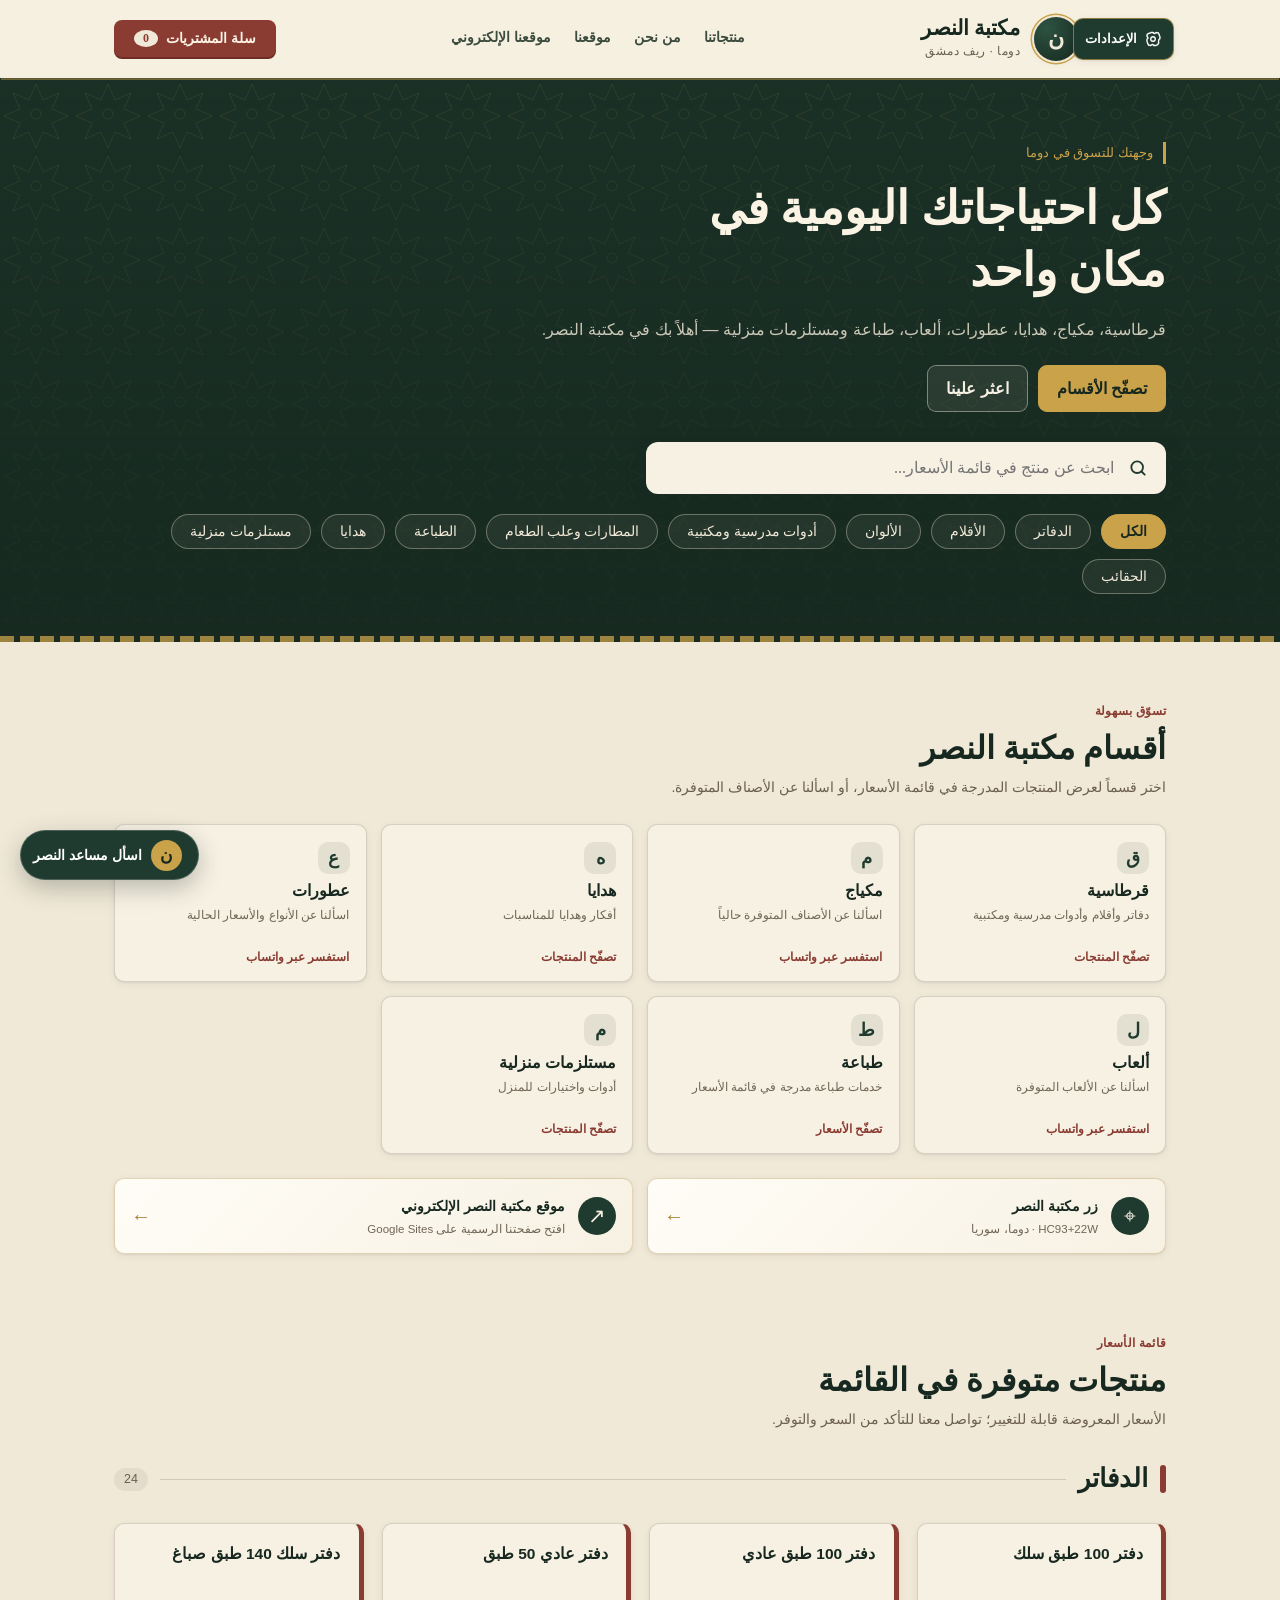
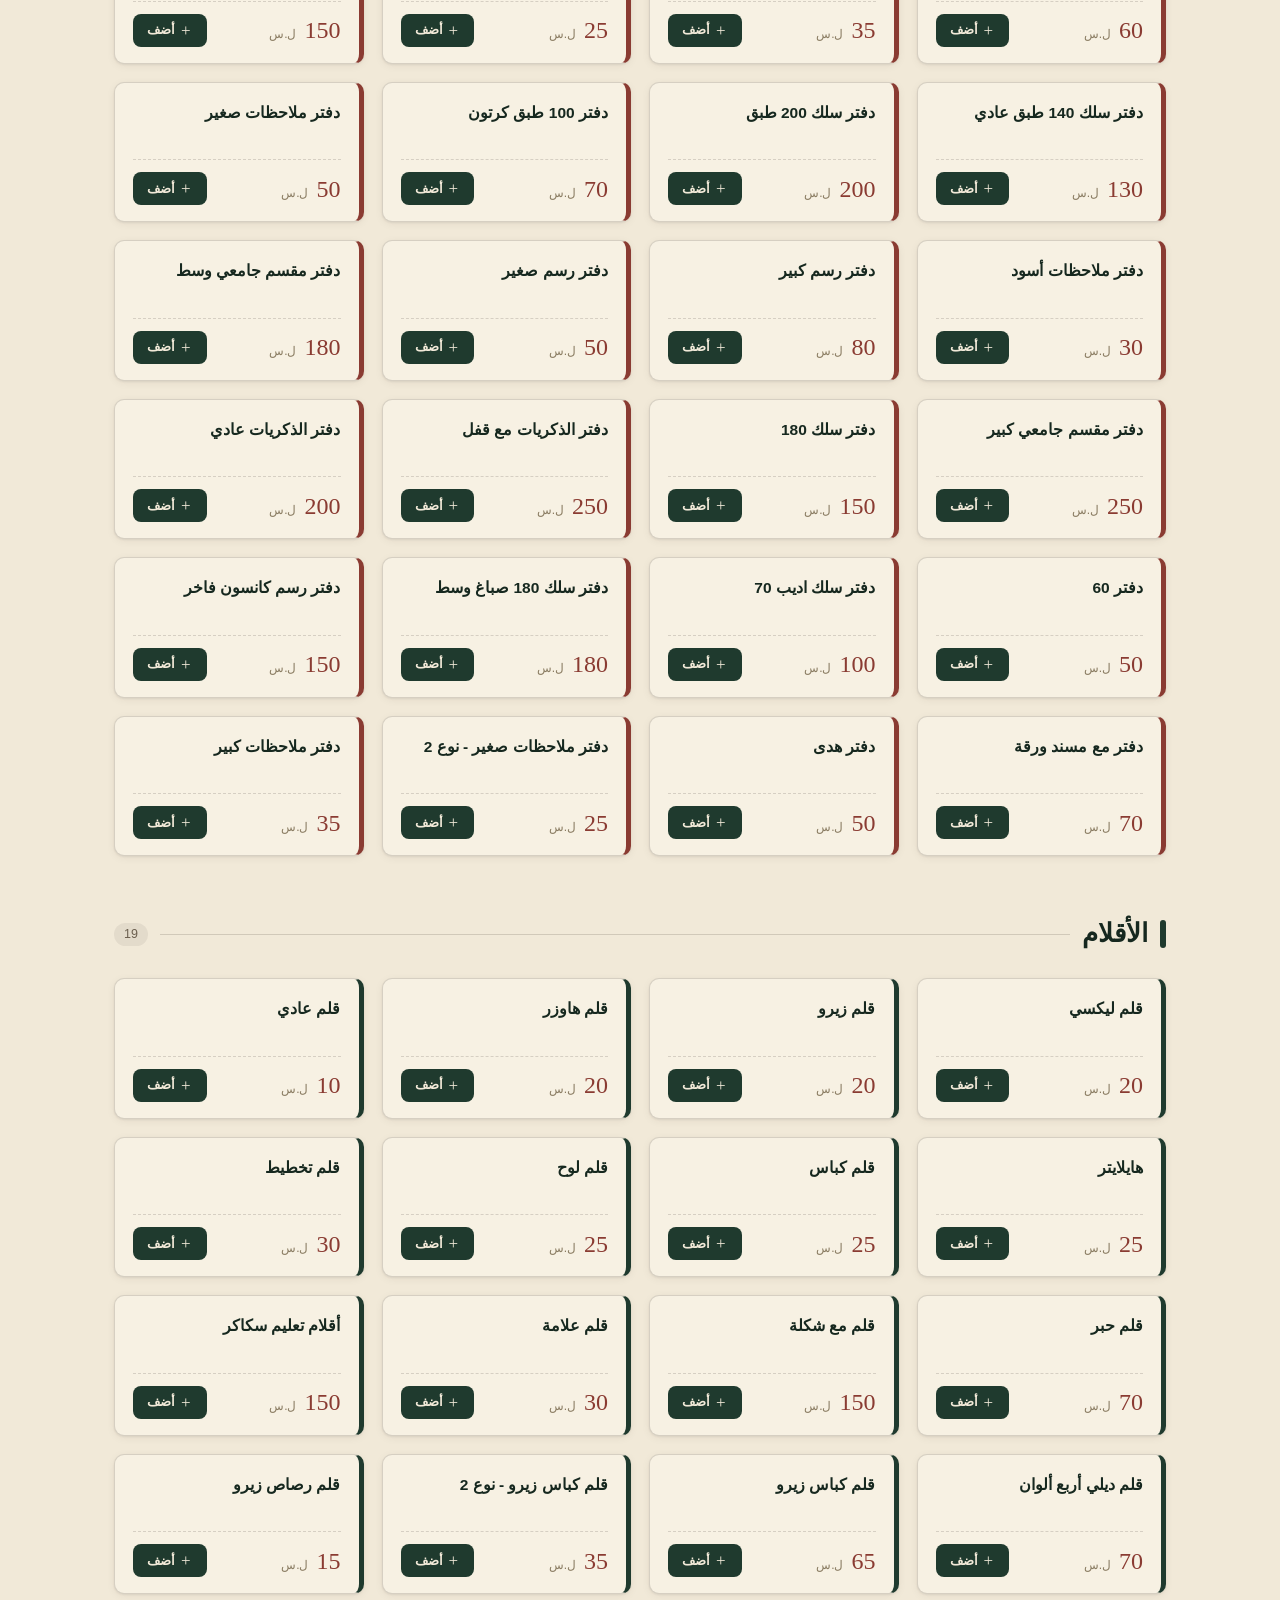
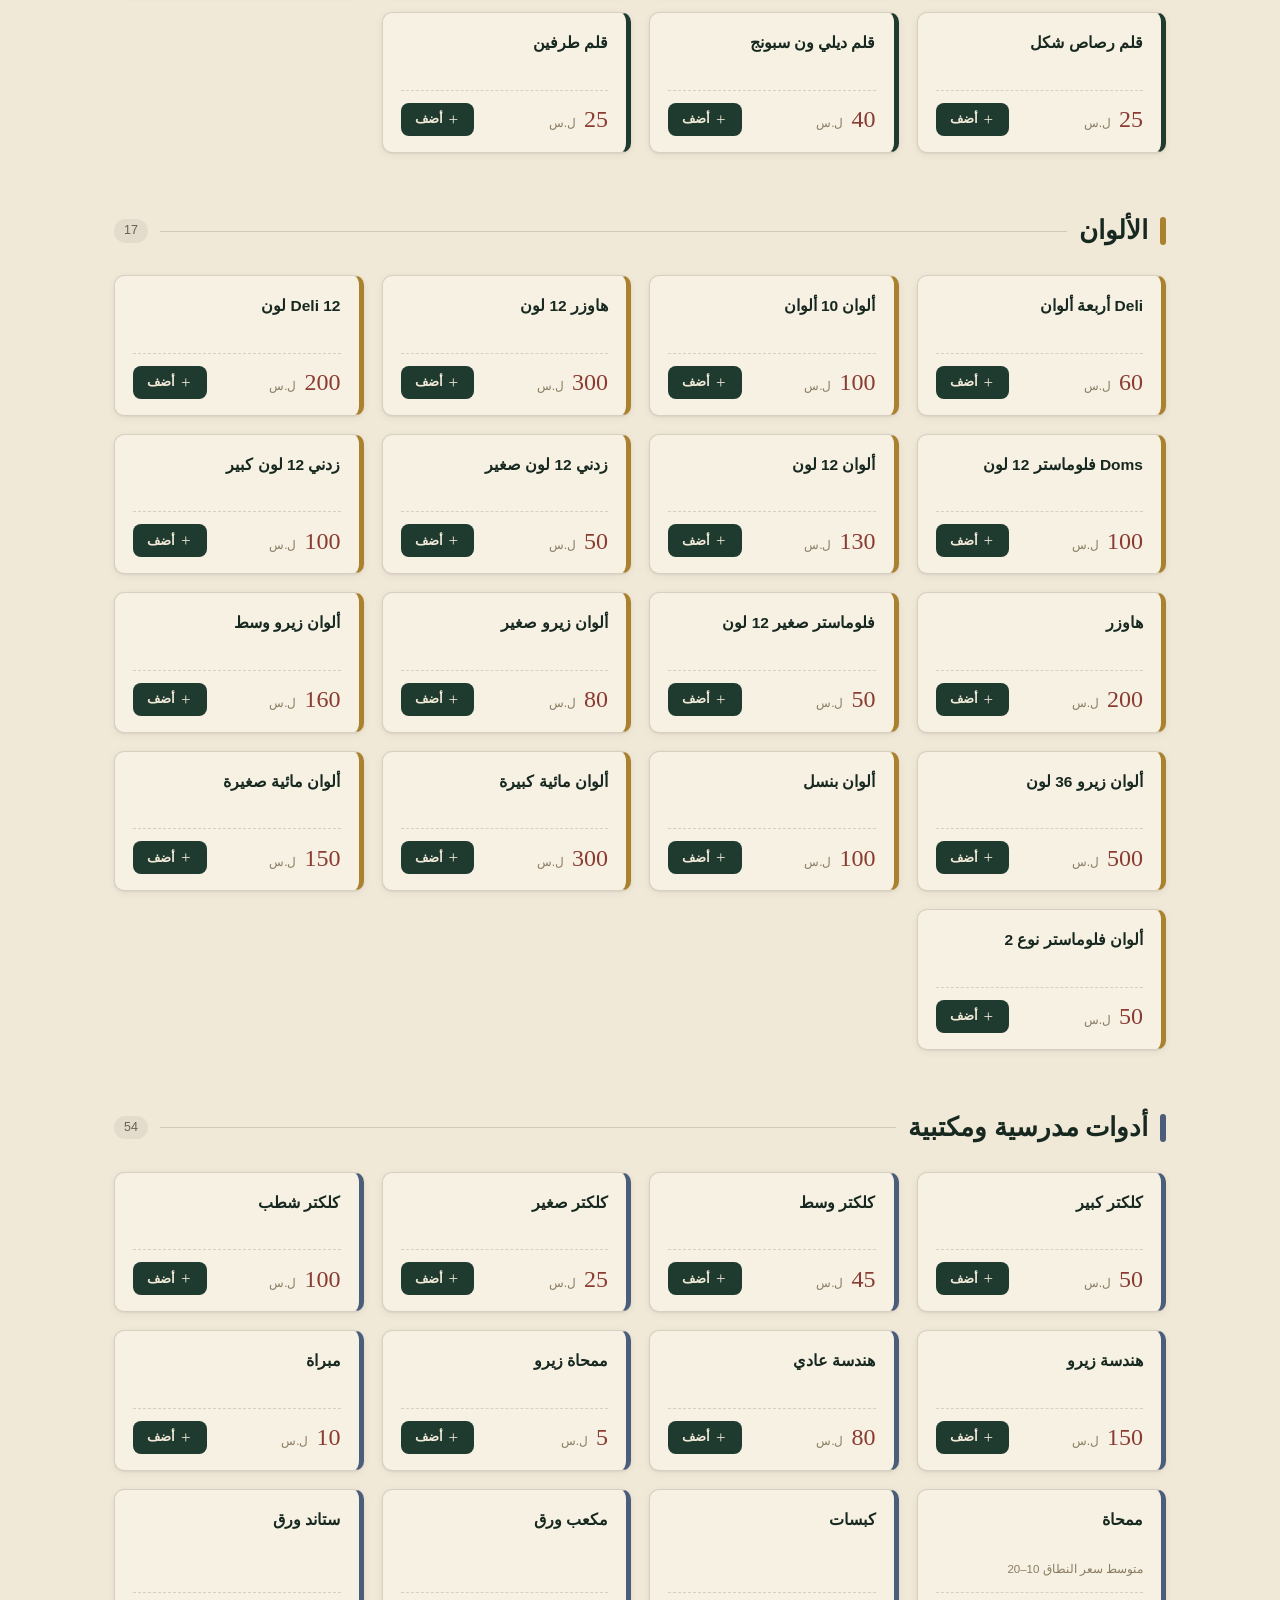
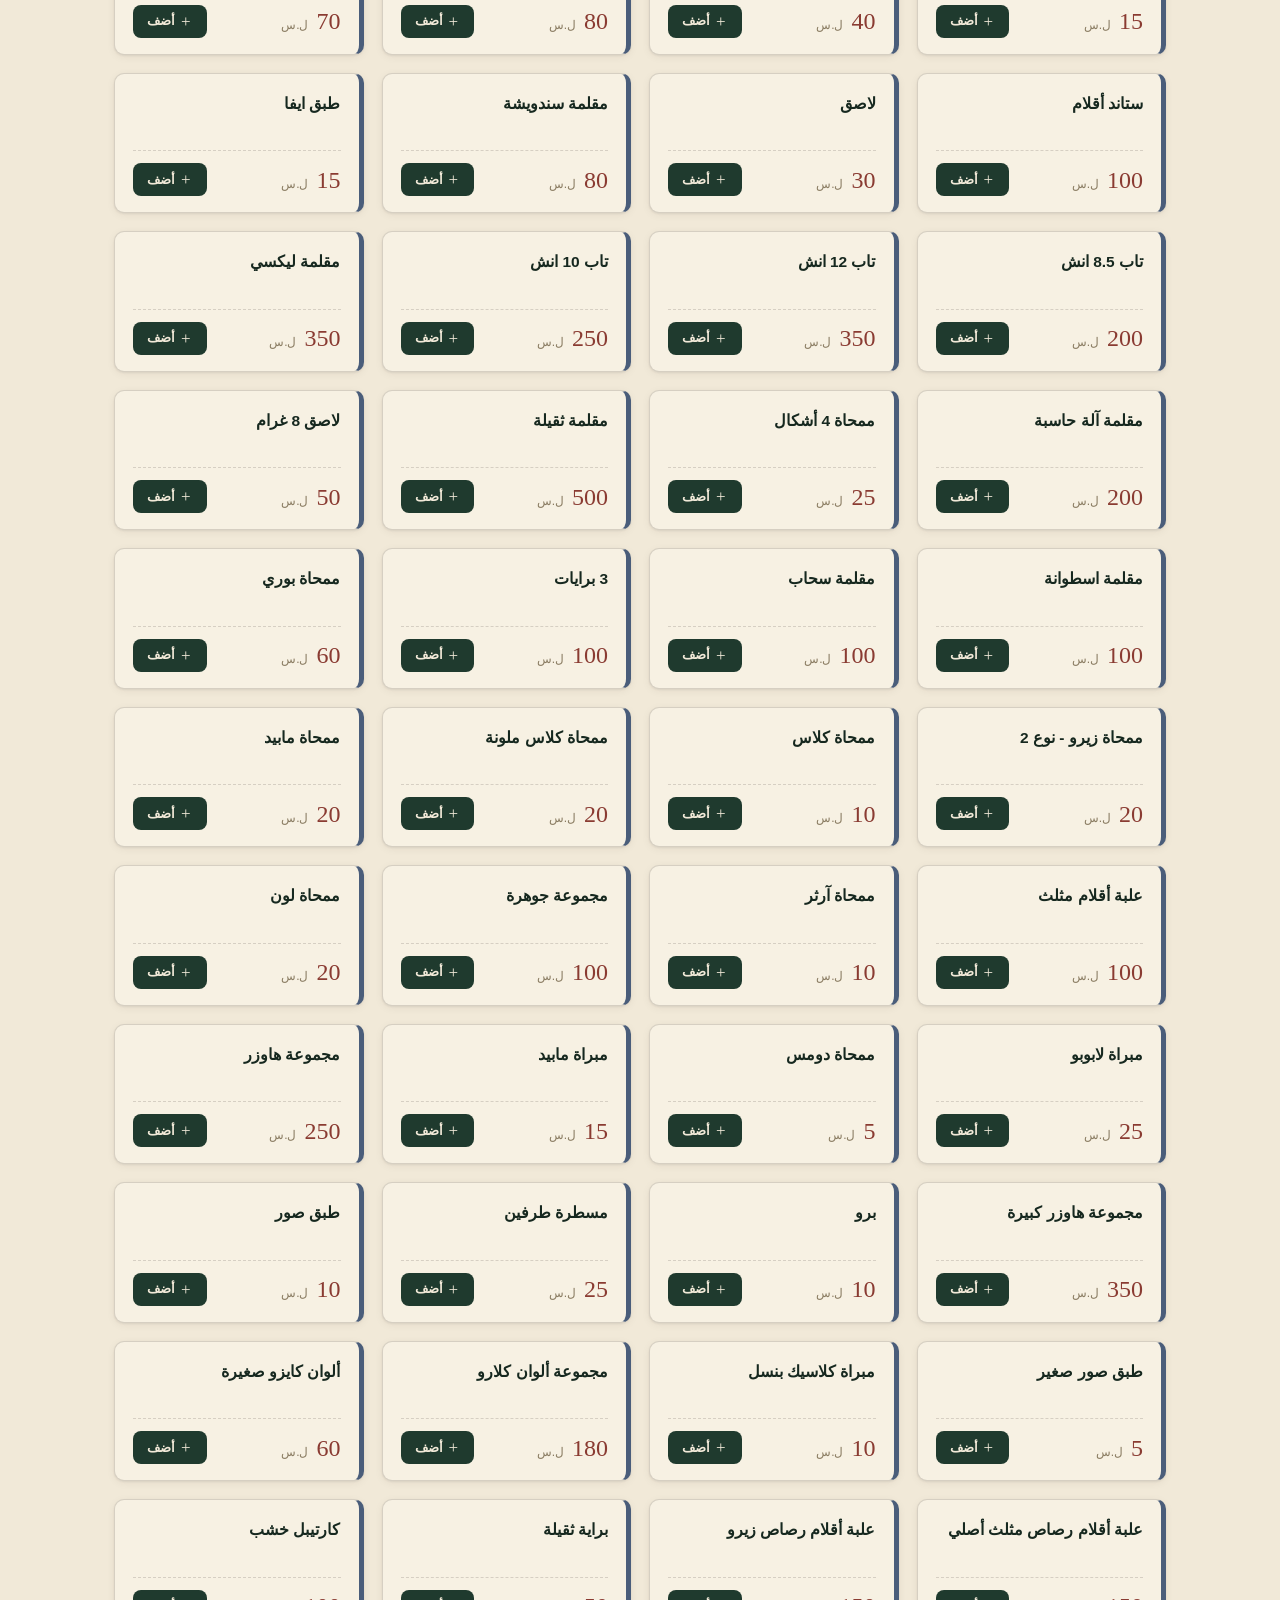
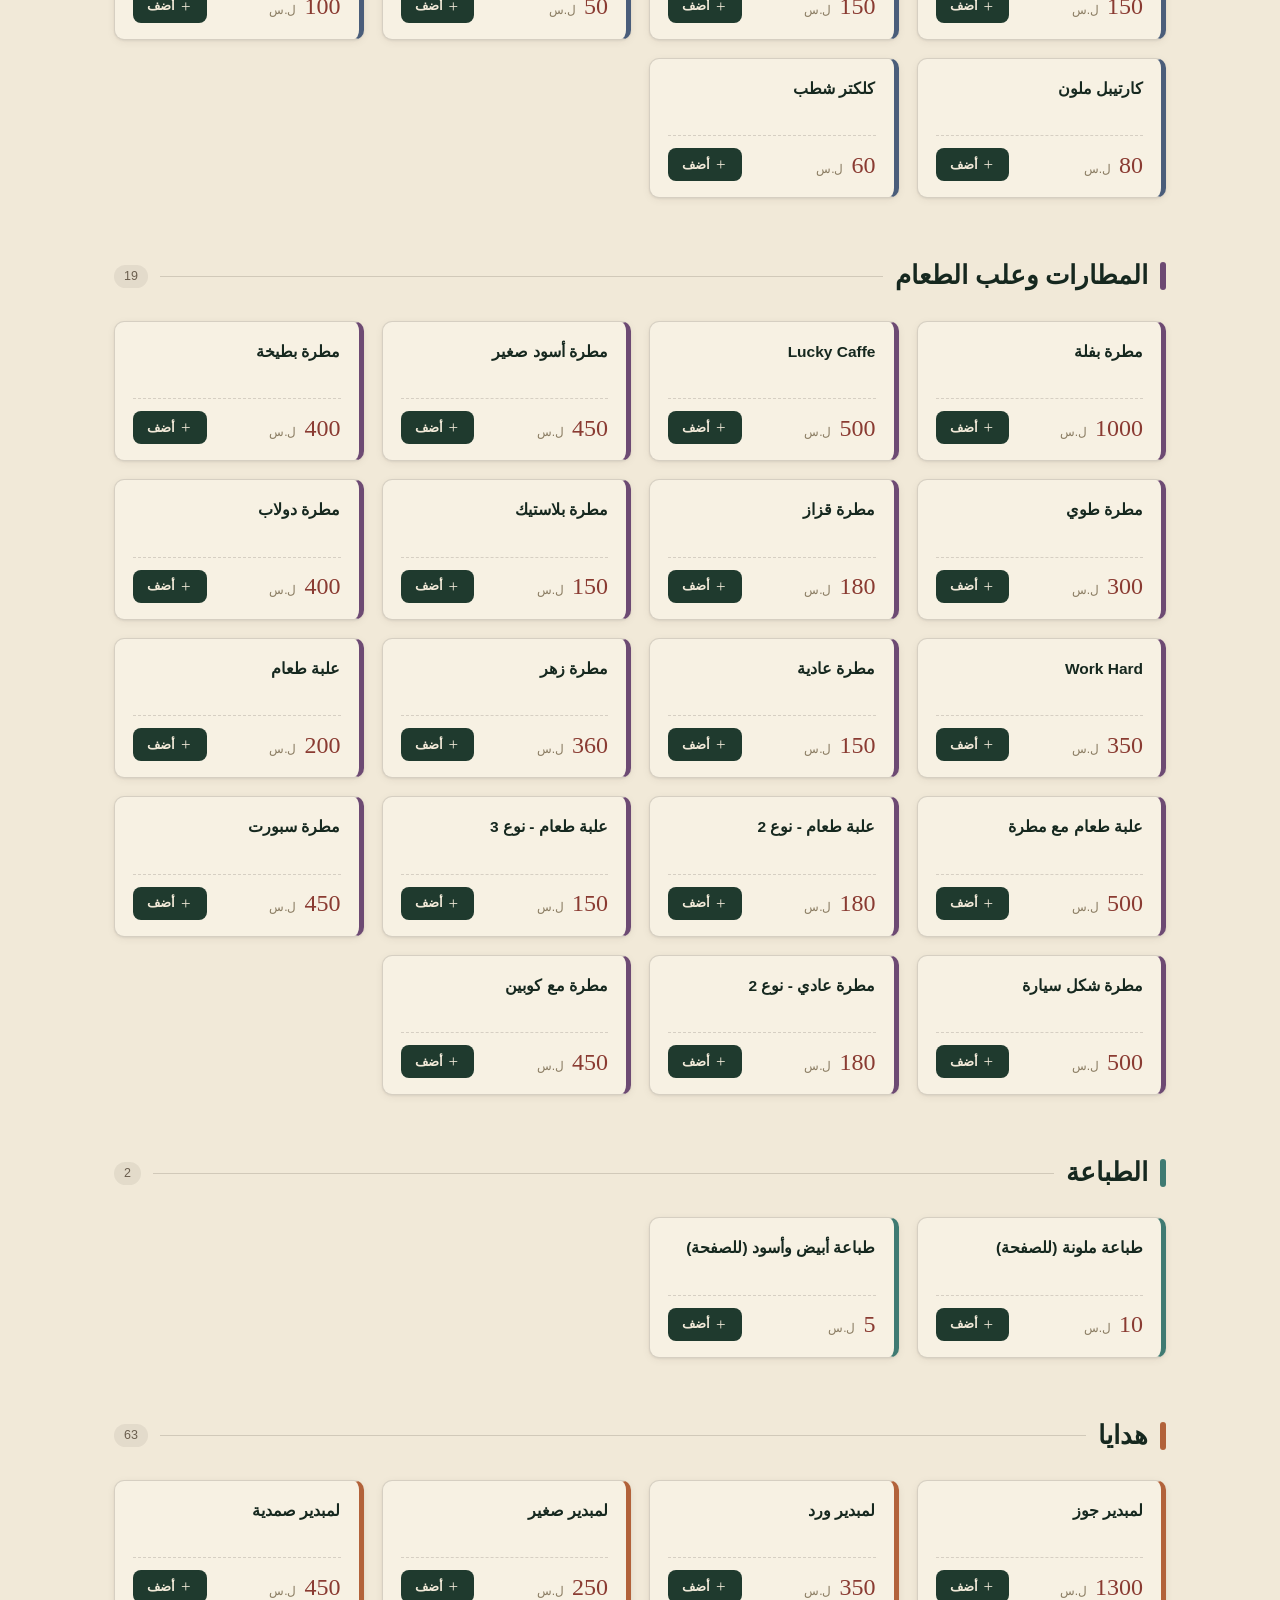
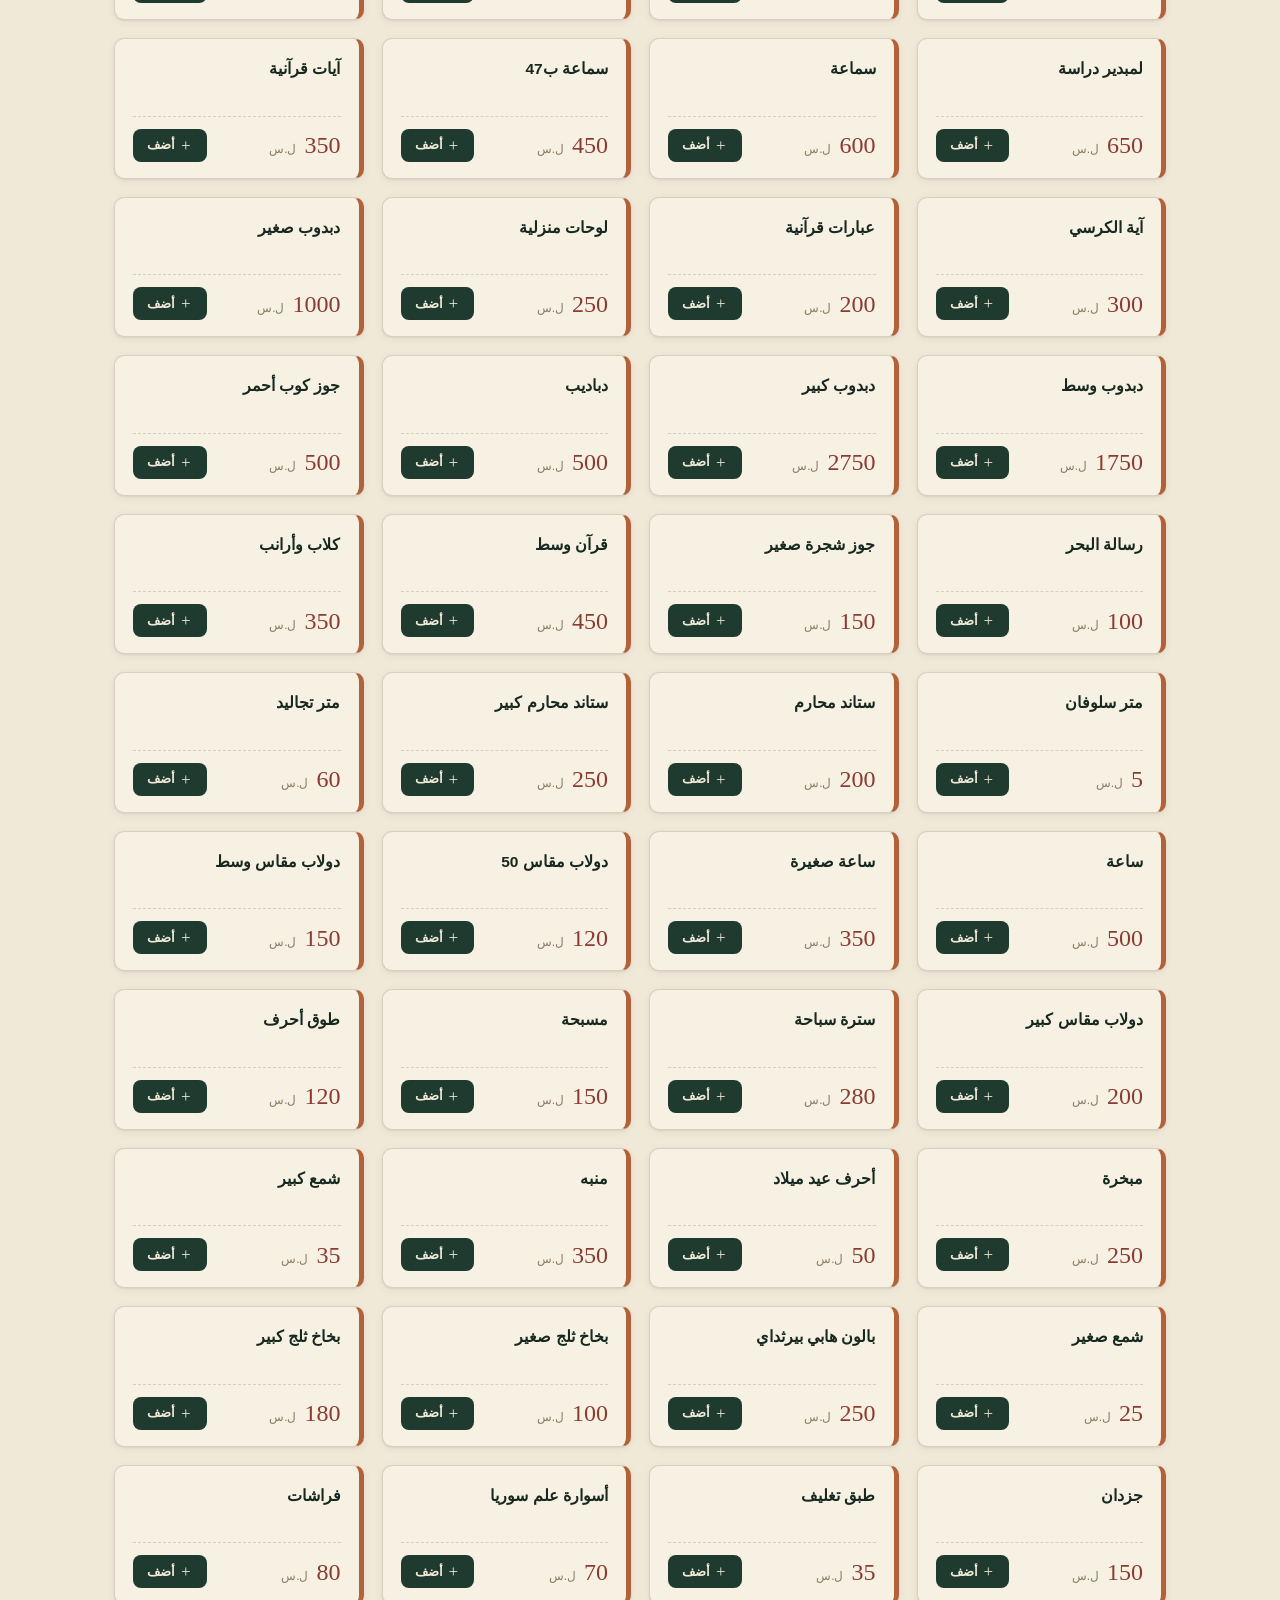
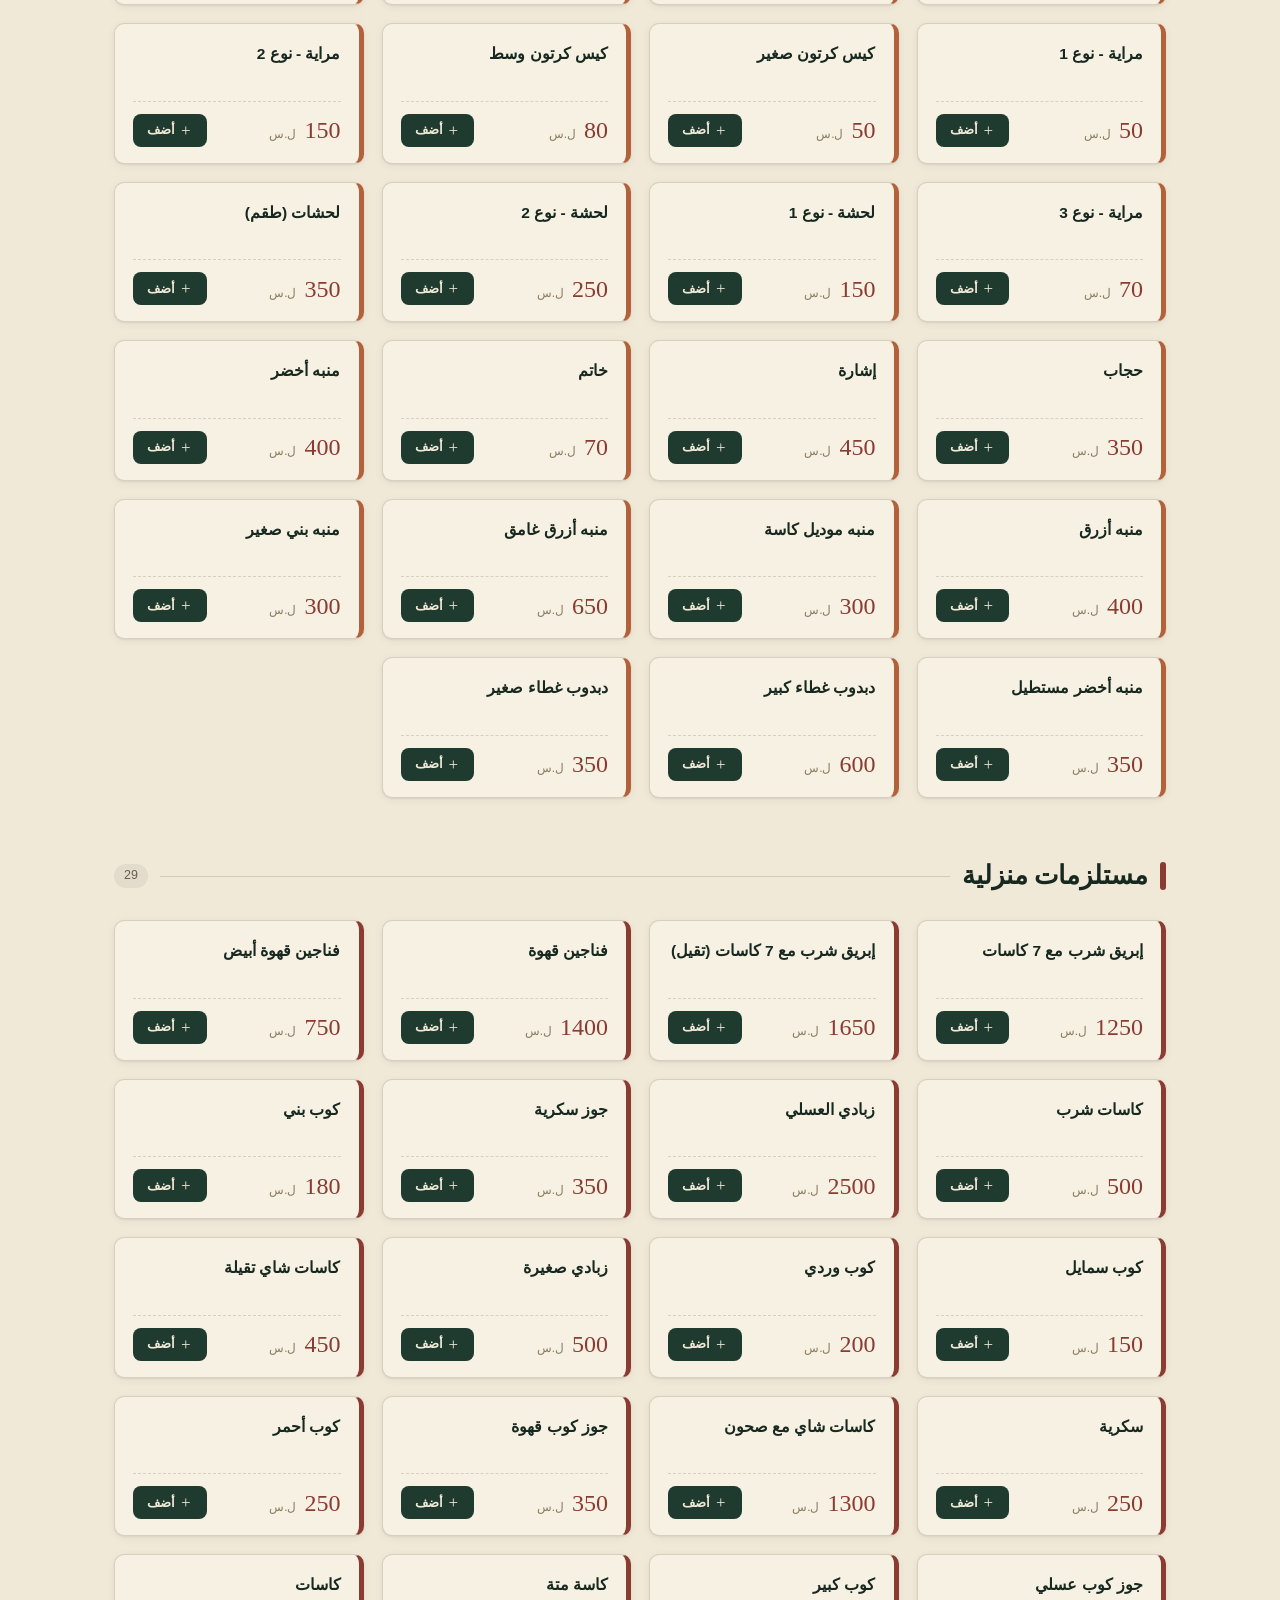
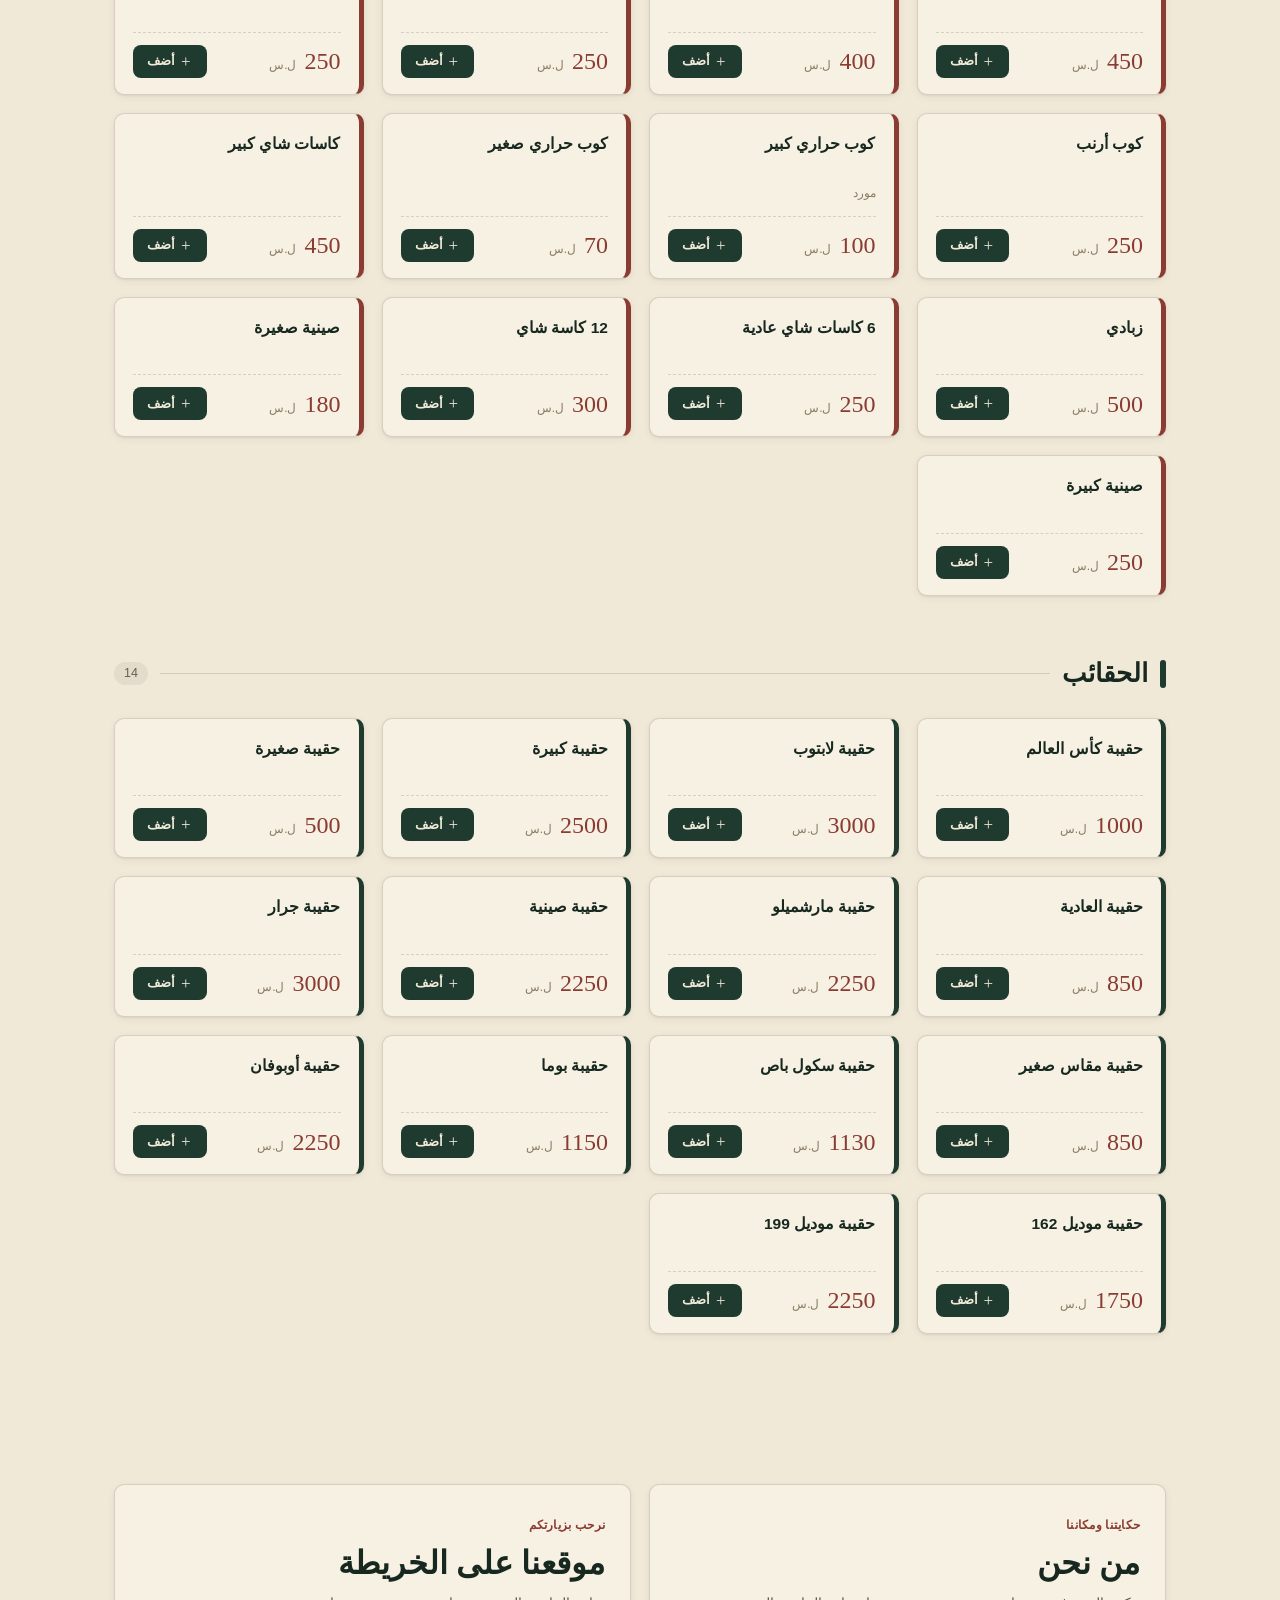
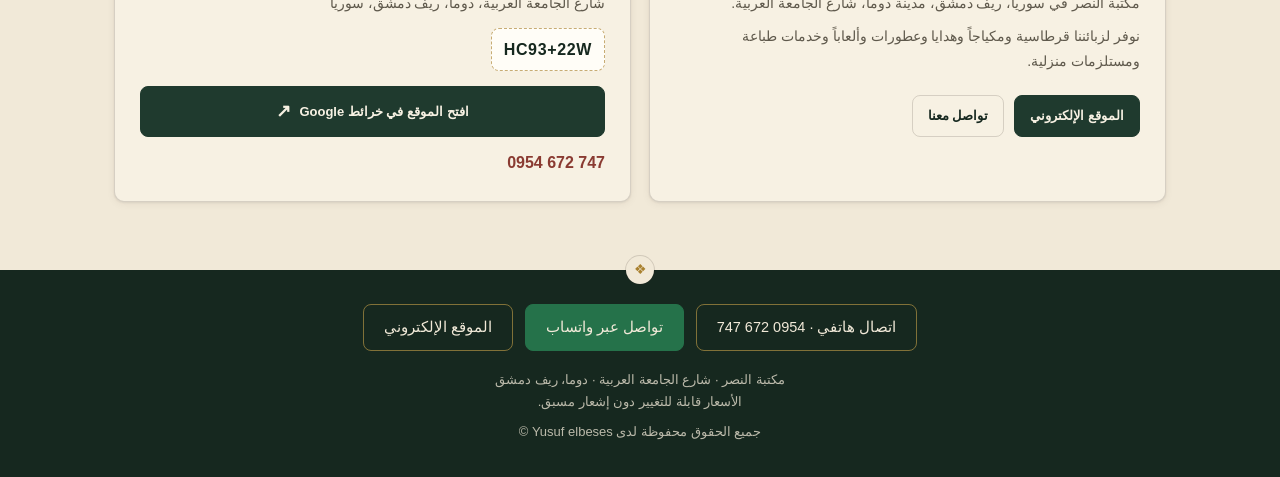
==== index.html @ 11c8f118 "Improve local product price assistant" ====
<!DOCTYPE html>
<html lang="ar" dir="rtl">
<head>
<meta charset="UTF-8">
<meta name="viewport" content="width=device-width, initial-scale=1.0">
<meta name="theme-color" content="#1f3a2e">
<meta name="description" content="مكتبة النصر في دوما، ريف دمشق. قرطاسية وهدايا وطباعة ومستلزمات متنوعة، مع قائمة أسعار ومشاركة الفاتورة PDF.">
<meta name="referrer" content="strict-origin-when-cross-origin">
<meta http-equiv="Content-Security-Policy" content="default-src 'self'; base-uri 'self'; object-src 'none'; script-src 'self'; style-src 'self' 'unsafe-inline' https://fonts.googleapis.com; font-src 'self' https://fonts.gstatic.com data:; img-src 'self' data: https:; connect-src 'self'; form-action 'self'; upgrade-insecure-requests">
<title>مكتبة النصر | دوما</title>
<link rel="preconnect" href="https://fonts.googleapis.com">
<link rel="preconnect" href="https://fonts.gstatic.com" crossorigin>
<link href="https://fonts.googleapis.com/css2?family=Amiri:wght@400;700&family=Reem+Kufi:wght@500;700&family=Tajawal:wght@300;400;500;700;900&display=swap" rel="stylesheet">
<link rel="icon" href="data:image/svg+xml,%3Csvg xmlns='http://www.w3.org/2000/svg' viewBox='0 0 64 64'%3E%3Ccircle cx='32' cy='32' r='30' fill='%231f3a2e' stroke='%23c9a24a' stroke-width='3'/%3E%3Ctext x='32' y='44' font-size='36' text-anchor='middle' fill='%23f1e9d8' font-family='serif' font-weight='700'%3E%D9%86%3C/text%3E%3C/svg%3E">
<link rel="stylesheet" href="style.css?v=1.4.0">
</head>
<body>

<header class="site-header no-print">
  <div class="wrap header-inner">
    <button id="settingsBtn" class="settings-toggle" type="button" aria-controls="settingsOverlay" aria-expanded="false" aria-label="الإعدادات">
      <svg viewBox="0 0 24 24" width="18" height="18" aria-hidden="true" fill="none" stroke="currentColor" stroke-width="1.8" stroke-linecap="round" stroke-linejoin="round"><circle cx="12" cy="12" r="3"></circle><path d="M19.4 15a1.7 1.7 0 0 0 .34 1.88l.06.06-1.7 2.94-.09-.03a1.7 1.7 0 0 0-1.8.7l-.05.08h-3.4l-.02-.1a1.7 1.7 0 0 0-1.3-1.39l-.1-.02-2.95 1.7-.06-.07a1.7 1.7 0 0 0-1.87-.35l-.1.04-1.7-2.95.07-.06a1.7 1.7 0 0 0-.7-1.8l-.08-.05v-3.4l.1-.03a1.7 1.7 0 0 0 1.39-1.29l.02-.1-1.7-2.95.07-.06a1.7 1.7 0 0 0 .35-1.87l-.04-.1 2.95-1.7.06.07a1.7 1.7 0 0 0 1.8-.7l.05-.08h3.4l.03.1a1.7 1.7 0 0 0 1.29 1.39l.1.02 2.95-1.7.06.07a1.7 1.7 0 0 0 1.87.35l.1-.04 1.7 2.95-.07.06a1.7 1.7 0 0 0 .7 1.8l.08.05v3.4l-.1.03a1.7 1.7 0 0 0-1.39 1.29z"></path></svg>
      <span>الإعدادات</span>
    </button>
    <a class="brand" href="#top" aria-label="مكتبة النصر — الصفحة الرئيسية">
      <span class="brand-mark">ن</span>
      <span>
        <span class="brand-name">مكتبة النصر</span>
        <span class="brand-sub">دوما · ريف دمشق</span>
      </span>
    </a>
    <nav class="main-nav" aria-label="التنقل الرئيسي">
      <a href="#products">منتجاتنا</a>
      <a href="#about">من نحن</a>
      <a href="#location">موقعنا</a>
      <a href="https://sites.google.com/view/al-nasr-bookstore/%D8%A7%D9%84%D8%B5%D9%81%D8%AD%D8%A9-%D8%A7%D9%84%D8%B1%D8%A6%D9%8A%D8%B3%D9%8A%D8%A9?authuser=0" target="_blank" rel="noopener noreferrer">موقعنا الإلكتروني</a>
    </nav>
    <div class="header-actions">
      <button id="cartBtn" class="cart-btn" type="button">
        سلة المشتريات <span id="cartCount">0</span>
      </button>
    </div>
  </div>
</header>

<div id="settingsOverlay" class="settings-overlay no-print" aria-hidden="true">
  <section class="settings-panel" role="dialog" aria-modal="true" aria-labelledby="settingsTitle">
    <div class="settings-panel-head">
      <div><span class="settings-kicker">مكتبة النصر · دوما</span><h2 id="settingsTitle">الإعدادات</h2></div>
      <button id="closeSettings" class="close-btn" type="button" aria-label="إغلاق الإعدادات">×</button>
    </div>

    <button id="historyToggle" class="settings-history-toggle" type="button" aria-expanded="false" aria-controls="historySection">
      <span><strong>العمليات السابقة</strong><small>عرض فواتير البيع المحفوظة على هذا الجهاز</small></span>
      <span id="historyCount" class="history-count">0</span>
    </button>
    <section id="historySection" class="history-section" hidden>
      <div class="history-section-head"><h3>سجل العمليات</h3><button id="clearHistory" type="button">مسح السجل</button></div>
      <p class="history-local-note">السجل محفوظ محلياً على هذا الجهاز فقط.</p>
      <div id="historyList" class="history-list"></div>
    </section>

    <section class="settings-card">
      <h3>اللغة / Language</h3>
      <div class="settings-language" role="group" aria-label="اختيار اللغة">
        <button class="language-option" type="button" data-language="ar">العربية</button>
        <button class="language-option" type="button" data-language="en">English</button>
        <button class="language-option" type="button" data-language="tr">Türkçe</button>
      </div>
    </section>

    <section class="settings-card">
      <h3>سياسة الخصوصية والملكية</h3>
      <p>يمنع نسخ أو تقليد التطبيق دون إذن من المالك.</p>
    </section>

    <section class="settings-card customer-service-card">
      <h3>خدمة العملاء</h3>
      <p>إذا لم يتم الرد، راسلوا على الرقم التالي. رجاءً من دون اتصال.</p>
      <a href="https://wa.me/963981479905" target="_blank" rel="noopener noreferrer" class="customer-service-link">مراسلة عبر واتساب <span dir="ltr">0981479905</span></a>
    </section>
  </section>
</div>

<section class="page-head hero no-print" id="top">
  <div class="wrap hero-inner">
    <div class="kicker">وجهتك للتسوق في دوما</div>
    <h1>كل احتياجاتك اليومية في مكان واحد</h1>
    <p>قرطاسية، مكياج، هدايا، عطورات، ألعاب، طباعة ومستلزمات منزلية — أهلاً بك في مكتبة النصر.</p>
    <div class="hero-actions">
      <a class="hero-action hero-action-primary" href="#products">تصفّح الأقسام</a>
      <a class="hero-action hero-action-secondary" href="#location">اعثر علينا</a>
    </div>

    <div class="controls" aria-label="البحث في قائمة الأسعار">
      <input type="search" id="searchInput" placeholder="ابحث عن منتج في قائمة الأسعار..." aria-label="ابحث عن منتج">
      <div class="tabs" id="tabs" aria-label="تصفية قائمة الأسعار حسب الفئة"></div>
    </div>
  </div>
</section>

<main class="wrap no-print" id="main">
  <section class="category-section" id="products" aria-labelledby="productsHeading">
    <div class="section-heading">
      <span class="section-kicker">تسوّق بسهولة</span>
      <h2 id="productsHeading">أقسام مكتبة النصر</h2>
      <p>اختر قسماً لعرض المنتجات المدرجة في قائمة الأسعار، أو اسألنا عن الأصناف المتوفرة.</p>
    </div>
    <div class="category-grid">
      <button class="category-card" type="button" data-open-category="الكل">
        <span class="category-card-mark">ق</span><span class="category-card-title">قرطاسية</span>
        <span class="category-card-desc">دفاتر وأقلام وأدوات مدرسية ومكتبية</span><span class="category-card-link">تصفّح المنتجات</span>
      </button>
      <button class="category-card" type="button" data-ask-category="مكياج">
        <span class="category-card-mark">م</span><span class="category-card-title">مكياج</span>
        <span class="category-card-desc">اسألنا عن الأصناف المتوفرة حالياً</span><span class="category-card-link">استفسر عبر واتساب</span>
      </button>
      <button class="category-card" type="button" data-open-category="هدايا">
        <span class="category-card-mark">ه</span><span class="category-card-title">هدايا</span>
        <span class="category-card-desc">أفكار وهدايا للمناسبات</span><span class="category-card-link">تصفّح المنتجات</span>
      </button>
      <button class="category-card" type="button" data-ask-category="عطورات">
        <span class="category-card-mark">ع</span><span class="category-card-title">عطورات</span>
        <span class="category-card-desc">اسألنا عن الأنواع والأسعار الحالية</span><span class="category-card-link">استفسر عبر واتساب</span>
      </button>
      <button class="category-card" type="button" data-ask-category="ألعاب">
        <span class="category-card-mark">ل</span><span class="category-card-title">ألعاب</span>
        <span class="category-card-desc">اسألنا عن الألعاب المتوفرة</span><span class="category-card-link">استفسر عبر واتساب</span>
      </button>
      <button class="category-card" type="button" data-open-category="الطباعة">
        <span class="category-card-mark">ط</span><span class="category-card-title">طباعة</span>
        <span class="category-card-desc">خدمات طباعة مدرجة في قائمة الأسعار</span><span class="category-card-link">تصفّح الأسعار</span>
      </button>
      <button class="category-card" type="button" data-open-category="مستلزمات منزلية">
        <span class="category-card-mark">م</span><span class="category-card-title">مستلزمات منزلية</span>
        <span class="category-card-desc">أدوات واختيارات للمنزل</span><span class="category-card-link">تصفّح المنتجات</span>
      </button>
    </div>

    <div class="store-shortcuts">
      <a class="store-shortcut location-shortcut" href="https://www.google.com/maps/search/?api=1&amp;query=HC93%2B22W%2C%20Douma%2C%20Syria" target="_blank" rel="noopener noreferrer">
        <span class="shortcut-mark" aria-hidden="true">⌖</span>
        <span><strong>زر مكتبة النصر</strong><small>HC93+22W · دوما، سوريا</small></span>
        <span class="shortcut-arrow" aria-hidden="true">←</span>
      </a>
      <a class="store-shortcut website-shortcut" href="https://sites.google.com/view/al-nasr-bookstore/%D8%A7%D9%84%D8%B5%D9%81%D8%AD%D8%A9-%D8%A7%D9%84%D8%B1%D8%A6%D9%8A%D8%B3%D9%8A%D8%A9?authuser=0" target="_blank" rel="noopener noreferrer">
        <span class="shortcut-mark" aria-hidden="true">↗</span>
        <span><strong>موقع مكتبة النصر الإلكتروني</strong><small>افتح صفحتنا الرسمية على Google Sites</small></span>
        <span class="shortcut-arrow" aria-hidden="true">←</span>
      </a>
    </div>
  </section>

  <section class="price-section" id="price-list" aria-labelledby="priceHeading">
    <div class="section-heading section-heading-compact">
      <span class="section-kicker">قائمة الأسعار</span>
      <h2 id="priceHeading">منتجات متوفرة في القائمة</h2>
      <p>الأسعار المعروضة قابلة للتغيير؛ تواصل معنا للتأكد من السعر والتوفر.</p>
    </div>
    <div id="catalog"></div>
  </section>

  <section class="store-details" aria-label="معلومات مكتبة النصر">
    <article class="info-card about-card" id="about">
      <span class="section-kicker">حكايتنا ومكاننا</span>
      <h2>من نحن</h2>
      <p>مكتبة النصر في سوريا، ريف دمشق، مدينة دوما، شارع الجامعة العربية.</p>
      <p>نوفر لزبائننا قرطاسية ومكياجاً وهدايا وعطورات وألعاباً وخدمات طباعة ومستلزمات منزلية.</p>
      <div class="about-actions">
        <a class="detail-button detail-button-primary" href="https://sites.google.com/view/al-nasr-bookstore/%D8%A7%D9%84%D8%B5%D9%81%D8%AD%D8%A9-%D8%A7%D9%84%D8%B1%D8%A6%D9%8A%D8%B3%D9%8A%D8%A9?authuser=0" target="_blank" rel="noopener noreferrer">الموقع الإلكتروني</a>
        <a class="detail-button" href="https://wa.me/963954672747" target="_blank" rel="noopener noreferrer">تواصل معنا</a>
      </div>
    </article>

    <article class="info-card location-card" id="location">
      <span class="section-kicker">نرحب بزيارتكم</span>
      <h2>موقعنا على الخريطة</h2>
      <p class="location-address">شارع الجامعة العربية، دوما، ريف دمشق، سوريا</p>
      <div class="map-code" dir="ltr">HC93+22W</div>
      <a class="detail-button detail-button-primary map-button" href="https://www.google.com/maps/search/?api=1&amp;query=HC93%2B22W%2C%20Douma%2C%20Syria" target="_blank" rel="noopener noreferrer">
        افتح الموقع في خرائط Google <span aria-hidden="true">↗</span>
      </a>
      <a class="location-secondary" href="tel:0954672747" dir="ltr">0954 672 747</a>
    </article>
  </section>
</main>

<footer class="site-footer no-print">
  <div class="wrap">
    <div class="footer-contact">
      <a class="contact-btn" href="tel:0954672747" dir="ltr">اتصال هاتفي · 0954 672 747</a>
      <a class="contact-btn whatsapp" href="https://wa.me/963954672747" target="_blank" rel="noopener noreferrer">تواصل عبر واتساب</a>
      <a class="contact-btn" href="https://sites.google.com/view/al-nasr-bookstore/%D8%A7%D9%84%D8%B5%D9%81%D8%AD%D8%A9-%D8%A7%D9%84%D8%B1%D8%A6%D9%8A%D8%B3%D9%8A%D8%A9?authuser=0" target="_blank" rel="noopener noreferrer">الموقع الإلكتروني</a>
    </div>
    <p>مكتبة النصر · شارع الجامعة العربية · دوما، ريف دمشق</p>
    <p>الأسعار قابلة للتغيير دون إشعار مسبق.</p>
    <p class="copyright">جميع الحقوق محفوظة لدى Yusuf elbeses ©</p>
  </div>
</footer>

<div class="assistant-widget no-print">
  <button id="assistantToggle" class="assistant-toggle" type="button" aria-controls="assistantPanel" aria-expanded="false">
    <span class="assistant-toggle-mark" aria-hidden="true">ن</span><span>اسأل مساعد النصر</span>
  </button>
  <section id="assistantPanel" class="assistant-panel" aria-label="مساعد مكتبة النصر" hidden>
    <div class="assistant-header">
      <span class="assistant-avatar" aria-hidden="true">ن</span>
      <span class="assistant-heading"><strong>مساعد مكتبة النصر</strong><small>معلومات المكتبة فقط</small></span>
      <button id="assistantClose" class="assistant-close" type="button" aria-label="إغلاق المساعد">×</button>
    </div>
    <div id="assistantLog" class="assistant-log" role="log" aria-live="polite" aria-relevant="additions">
      <div class="assistant-message assistant-message-bot">أهلاً بك! اسألني عن أقسام المكتبة، الأسعار المدرجة، العنوان أو موقعنا الإلكتروني.</div>
    </div>
    <div class="assistant-suggestions" aria-label="أسئلة مقترحة">
      <button type="button" data-assistant-question="ما أقسام المنتجات؟">أقسام المنتجات</button>
      <button type="button" data-assistant-question="أين موقع المكتبة؟">عنوان المكتبة</button>
      <button type="button" data-assistant-question="ما موقعكم الإلكتروني؟">الموقع الإلكتروني</button>
    </div>
    <form id="assistantForm" class="assistant-form">
      <label class="visually-hidden" for="assistantInput">اكتب سؤالك عن مكتبة النصر</label>
      <input id="assistantInput" type="text" maxlength="240" placeholder="اسأل عن مكتبة النصر..." autocomplete="off" required>
      <button type="submit" aria-label="إرسال السؤال">إرسال</button>
    </form>
    <p class="assistant-disclaimer">مساعد محلي يجيب من معلومات مكتبة النصر المتاحة فقط.</p>
  </section>
</div>

<!-- سلة المشتريات -->
<div id="cartOverlay" class="cart-overlay no-print">
  <div class="cart-panel" role="dialog" aria-modal="true" aria-labelledby="cartTitle">
    <div class="cart-panel-head">
      <h3 id="cartTitle">سلة المشتريات</h3>
      <button id="closeCart" class="close-btn" type="button" aria-label="إغلاق السلة">×</button>
    </div>

    <div id="cartItems" class="cart-items"></div>

    <div class="cart-summary">
      <div class="cart-total">
        <span>المجموع</span>
        <strong id="cartTotal">0 ل.س</strong>
      </div>
    </div>

    <div class="customer-field">
      <label for="customerName">اسم الزبون (اختياري)</label>
      <input type="text" id="customerName" placeholder="مثال: أبو محمد">
    </div>

    <div class="customer-field">
      <label for="invoiceDateInput">تاريخ الفاتورة</label>
      <input type="date" id="invoiceDateInput">
    </div>

    <div class="customer-field">
      <label for="invoiceNotes">ملاحظات (اختياري)</label>
      <textarea id="invoiceNotes" rows="2" maxlength="300" placeholder="مثال: التسليم يوم الخميس"></textarea>
    </div>

    <div class="cart-actions">
      <button id="shareInvoiceBtn" class="btn-primary-small" type="button">مشاركة الفاتورة كملف PDF</button>
      <p class="share-hint">سيحاول التطبيق فتح واتساب مباشرةً على رقم المكتبة وإرفاق PDF؛ إذا لم يدعم إصدار واتساب ذلك فاختر محادثة المكتبة من القائمة. وفي المتصفح اختر «حفظ كـPDF» من الطباعة.</p>
      <button id="clearCart" class="btn-ghost-small" type="button">تفريغ السلة</button>
    </div>
  </div>
</div>

<!-- الفاتورة القابلة للطباعة -->
<div id="invoiceArea" class="invoice-area">
  <div class="invoice-header">
    <div class="invoice-brand">
      <div class="invoice-mark">ن</div>
      <div>
        <h2>مكتبة النصر</h2>
        <span>فاتورة مبيعات · دوما</span>
      </div>
    </div>
    <div class="invoice-meta">
      <div><span>رقم الفاتورة:</span> <b id="invNumber"></b></div>
      <div><span>التاريخ:</span> <b id="invDate"></b></div>
      <div><span>الزبون:</span> <b id="invCustomer">—</b></div>
    </div>
  </div>

  <table class="invoice-table">
    <thead>
      <tr><th>المنتج</th><th>الكمية</th><th>السعر</th><th>الإجمالي</th></tr>
    </thead>
    <tbody id="invoiceBody"></tbody>
  </table>

  <div class="invoice-summary">
    <div class="invoice-summary-col">
      <div class="invoice-summary-row invoice-summary-total">
        <span>المجموع الكلي</span>
        <b id="invTotal">0 ل.س</b>
      </div>
    </div>
  </div>

  <div class="invoice-notes" id="invNotesBox">
    <span>ملاحظات:</span><p id="invNotes"></p>
  </div>

  <div class="invoice-footer">
    <p>شكرًا لتعاملكم مع مكتبة النصر — دوما</p>
    <p>جميع الحقوق محفوظة لدى مكتبة النصر دوما</p>
  </div>
</div>

<script src="localization-data.js?v=1.4.2"></script>
<script src="security.js?v=1.0.0"></script>
<script src="settings.js?v=1.4.0"></script>
<script src="script.js?v=1.4.3"></script>
</body>
</html>
---- style.css ----
:root{
  --ink:#2b241c;
  --parchment:#f1e9d8;
  --parchment-2:#e8dcc2;
  --green:#1f3a2e;
  --green-2:#16281f;
  --brick:#8a3b32;
  --gold:#a9812f;
  --line: rgba(43,36,28,0.16);
}
*{box-sizing:border-box; margin:0; padding:0;}
body{
  background:var(--parchment);
  color:var(--ink);
  font-family:'Tajawal', sans-serif;
  line-height:1.7;
}
h1,h2,h3,.brand-name{font-family:'Amiri', serif; font-weight:700;}
.wrap{max-width:1100px; margin:0 auto; padding:0 24px;}

/* Header */
.site-header{
  position:sticky; top:0; z-index:40;
  background:rgba(241,233,216,0.94);
  backdrop-filter:blur(6px);
  border-bottom:1px solid var(--line);
}
.header-inner{display:flex; align-items:center; justify-content:space-between; padding:16px 24px;}
.brand{display:flex; align-items:center; gap:12px;}
.brand-mark{
  width:38px; height:38px; border-radius:50%;
  background:var(--green); color:var(--parchment);
  display:flex; align-items:center; justify-content:center;
  font-family:'Amiri', serif; font-weight:700; font-size:18px;
}
.brand-name{font-size:19px;}
.brand-sub{font-size:12px; color:#6b5f4f;}

.header-actions{display:flex; align-items:center; gap:10px;}
.cart-btn{
  background:var(--brick); color:#fbf3e4; border:none;
  padding:10px 20px; border-radius:3px; font-family:'Tajawal';
  font-size:14px; cursor:pointer; display:flex; align-items:center; gap:8px;
}
.cart-btn span{background:rgba(251,243,228,0.25); border-radius:50%; padding:1px 8px; font-size:12px;}

@media(max-width:600px){
  .header-inner{flex-direction:column; gap:12px; align-items:stretch;}
  .header-actions{justify-content:space-between;}
}

/* Page head */
.page-head{padding:56px 0 32px; border-bottom:1px solid var(--line);}
.kicker{font-size:13px; color:var(--brick); margin-bottom:14px; border-right:3px solid var(--brick); padding-right:10px;}
.page-head h1{font-size:clamp(24px,3.2vw,34px); color:var(--green-2); margin-bottom:14px; max-width:34ch;}
.page-head p{color:#5a4f40; font-size:15px; margin-bottom:30px;}

.controls{display:flex; flex-direction:column; gap:18px;}
#searchInput{
  padding:13px 16px; border:1px solid var(--line); border-radius:3px;
  background:var(--parchment-2); font-family:'Tajawal'; font-size:14px; width:100%; max-width:420px;
}
.tabs{display:flex; gap:10px; flex-wrap:wrap;}
.tab-btn{
  background:transparent; border:1px solid var(--line); color:var(--ink);
  padding:9px 18px; border-radius:20px; font-family:'Tajawal'; font-size:13.5px; cursor:pointer;
  transition:background .2s ease, color .2s ease, border-color .2s ease;
}
.tab-btn:hover{border-color:var(--brick);}
.tab-btn.active{background:var(--green); color:var(--parchment); border-color:var(--green);}

/* Catalog */
#catalog{padding:44px 0 80px;}
.cat-group{margin-bottom:52px;}
.cat-group h2{font-size:21px; color:var(--green-2); margin-bottom:20px; padding-bottom:10px; border-bottom:1px solid var(--line);}
.cat-grid{display:grid; grid-template-columns:repeat(auto-fill, minmax(220px, 1fr)); gap:16px;}
.product-card{
  background:var(--parchment-2); border:1px solid var(--line); border-radius:4px;
  padding:18px; display:flex; flex-direction:column; justify-content:space-between; gap:12px;
}
.product-card h4{font-size:14.5px; font-weight:500; line-height:1.5;}
.product-note{font-size:11.5px; color:#8a7c62; margin-top:-6px;}
.product-bottom{display:flex; align-items:center; justify-content:space-between;}
.price{font-family:'Amiri', serif; font-size:18px; color:var(--brick);}
.add-btn{
  background:var(--green); color:var(--parchment); border:none;
  padding:8px 16px; border-radius:3px; font-family:'Tajawal'; font-size:13px; cursor:pointer;
  transition:background .2s ease;
}
.add-btn:hover{background:var(--green-2);}
.add-btn.added{background:var(--gold);}
.no-results{color:#6b5f4f; padding:30px 0;}

/* Footer */
.site-footer{border-top:1px solid var(--line); padding:28px 0; margin-top:20px;}
.site-footer p{font-size:13px; color:#6b5f4f; text-align:center;}

/* Cart overlay */
.cart-overlay{
  position:fixed; inset:0; background:rgba(22,40,31,0.5);
  display:none; align-items:center; justify-content:flex-end; z-index:100;
}
.cart-overlay.open{display:flex;}
.cart-panel{
  background:var(--parchment); width:100%; max-width:400px; height:100%;
  padding:28px; display:flex; flex-direction:column; overflow-y:auto;
}
.cart-panel-head{display:flex; justify-content:space-between; align-items:center; margin-bottom:22px;}
.close-btn{background:none; border:none; font-size:26px; cursor:pointer; color:var(--ink); line-height:1;}
.cart-items{flex:1; display:flex; flex-direction:column; gap:14px; margin-bottom:20px;}
.cart-item{
  display:flex; justify-content:space-between; align-items:center; gap:10px;
  border-bottom:1px solid var(--line); padding-bottom:12px; font-size:13.5px;
}
.cart-item-name{flex:1;}
.cart-item-qty{display:flex; align-items:center; gap:8px;}
.qty-btn{
  background:var(--parchment-2); border:1px solid var(--line); width:24px; height:24px;
  border-radius:50%; cursor:pointer; font-size:14px; line-height:1;
}
.remove-btn{background:none; border:none; color:var(--brick); font-size:16px; cursor:pointer; line-height:1;}
.cart-summary{border-top:1px solid var(--line); margin-bottom:0;}
.cart-summary-row{
  display:flex; justify-content:space-between; align-items:center;
  padding:8px 0; font-size:13.5px; color:#5a4f40;
}
.cart-total{
  display:flex; justify-content:space-between; align-items:center;
  padding:10px 0 16px; font-size:16px; margin-bottom:14px; border-top:none;
}
.customer-field{margin-bottom:18px;}
.customer-field label{font-size:12.5px; color:#6b5f4f; display:block; margin-bottom:6px;}
.customer-field input, .customer-field textarea{
  width:100%; padding:11px 14px; border:1px solid var(--line); border-radius:3px;
  background:var(--parchment-2); font-family:'Tajawal'; font-size:14px;
}
.cart-actions{display:flex; flex-direction:column; gap:10px;}
.share-hint{font-size:12px; line-height:1.5; color:#6b5f4f; text-align:center; margin-top:-4px;}
.btn-primary-small{
  background:var(--brick); color:#fbf3e4; border:none; padding:13px; border-radius:3px;
  font-family:'Tajawal'; font-size:14px; cursor:pointer; font-weight:700;
}
.btn-ghost-small{
  border:1px solid var(--ink); background:none; padding:11px; border-radius:3px;
  font-family:'Tajawal'; font-size:13.5px; cursor:pointer; margin-top:14px;
}
.empty-cart{color:#6b5f4f; font-size:14px; text-align:center; padding:30px 0;}

@media(max-width:600px){ .cart-panel{max-width:100%;} }

/* ===== الفاتورة ===== */
.invoice-area{ display:none; }
.invoice-header{
  display:flex; justify-content:space-between; align-items:flex-start;
  border-bottom:2px solid var(--ink); padding-bottom:16px; margin-bottom:20px;
}
.invoice-brand{display:flex; align-items:center; gap:12px;}
.invoice-mark{
  width:44px; height:44px; border-radius:50%; background:var(--green); color:#fff;
  display:flex; align-items:center; justify-content:center; font-family:'Amiri', serif; font-size:20px;
}
.invoice-brand h2{font-size:20px;}
.invoice-brand span{font-size:12px; color:#6b5f4f;}
.invoice-meta{text-align:left; font-size:13px;}
.invoice-meta div{margin-bottom:4px;}
.invoice-meta span{color:#6b5f4f;}
.invoice-table{width:100%; border-collapse:collapse; margin-bottom:20px;}
.invoice-table th, .invoice-table td{
  border-bottom:1px solid var(--line); padding:10px 6px; text-align:right; font-size:13.5px;
}
.invoice-table th{background:var(--parchment-2); font-weight:700;}
.invoice-table td:nth-child(2), .invoice-table th:nth-child(2),
.invoice-table td:nth-child(3), .invoice-table th:nth-child(3),
.invoice-table td:nth-child(4), .invoice-table th:nth-child(4){text-align:center;}
.invoice-summary{display:flex; justify-content:flex-end; margin-bottom:24px;}
.invoice-summary-col{min-width:260px;}
.invoice-summary-row{
  display:flex; justify-content:space-between; gap:40px; font-size:14px; padding:6px 0;
}
.invoice-summary-total{border-top:2px solid var(--ink); padding-top:10px; font-size:15px;}
.invoice-summary-total b{font-size:18px;}
.invoice-footer{text-align:center; font-size:13px; color:#6b5f4f; border-top:1px dashed var(--line); padding-top:14px;}

/* ===== وضع الطباعة ===== */
@media print{
  .no-print{ display:none !important; }
  body{ background:#fff; }
  .invoice-area{
    display:block !important;
    max-width:700px; margin:0 auto; padding:20px;
  }
}

.customer-field textarea{resize:vertical; font-family:inherit;}
.invoice-notes{display:none; margin-bottom:20px; padding:10px 12px; border:1px dashed var(--line); border-radius:6px; font-size:13px;}
.invoice-notes.show{display:block;}
.invoice-notes span{color:#6b5f4f; font-weight:700;}
.invoice-notes p{margin-top:4px; white-space:pre-wrap; word-break:break-word;}

/* =====================================================
   لمسات التجميل — طبقة التحسين البصري
   ===================================================== */
:root{
  --gold-2:#c9a24a;
  --paper:#f7f1e3;
  --shadow-sm:0 1px 2px rgba(43,36,28,.08), 0 2px 8px rgba(43,36,28,.06);
  --shadow-md:0 6px 22px rgba(22,40,31,.14);
  --r:10px;
}
html{scroll-behavior:smooth;}
body{
  background:
    radial-gradient(1200px 500px at 85% -10%, rgba(201,162,74,.10), transparent 60%),
    var(--parchment);
  -webkit-font-smoothing:antialiased;
}
::selection{background:var(--gold-2); color:var(--green-2);}
:focus-visible{outline:2px solid var(--gold-2); outline-offset:2px;}
button{transition:background .2s ease, color .2s ease, border-color .2s ease, transform .15s ease, box-shadow .2s ease;}
button:active{transform:scale(.97);}

/* ---- الهيدر ---- */
.site-header{
  background:rgba(247,241,227,.9);
  backdrop-filter:blur(10px);
  border-bottom:none;
  box-shadow:0 1px 0 var(--line), 0 3px 0 -1px rgba(201,162,74,.45);
}
.brand-mark{
  width:44px; height:44px;
  font-family:'Reem Kufi','Amiri',serif; font-size:22px;
  background:radial-gradient(circle at 30% 25%, #2d5342, var(--green-2));
  box-shadow:0 0 0 2px var(--parchment), 0 0 0 3.5px var(--gold-2), var(--shadow-sm);
}
.brand{gap:14px;}
.brand-name{font-size:21px; line-height:1.2; color:var(--green-2);}
.brand-sub{letter-spacing:.04em;}
.cart-btn{
  border-radius:8px; padding:10px 20px; font-weight:700;
  box-shadow:0 2px 0 #6e2c25;
}
.cart-btn:hover{background:#9c4339;}
.cart-btn span{background:var(--parchment); color:var(--brick); font-weight:700; min-width:24px; text-align:center;}
#cartCount.bump{animation:bump .35s ease;}
@keyframes bump{0%{transform:scale(1);} 40%{transform:scale(1.4);} 100%{transform:scale(1);}}

/* ---- الواجهة الرئيسية (Hero) ---- */
.hero{
  position:relative; border-bottom:none; padding:64px 0 48px; color:var(--parchment);
  background-color:var(--green);
  background-image:
    linear-gradient(180deg, rgba(22,40,31,.55), rgba(22,40,31,.92)),
    url("data:image/svg+xml,%3Csvg xmlns='http://www.w3.org/2000/svg' width='72' height='72' viewBox='0 0 72 72'%3E%3Cg fill='none' stroke='%23c9a24a' stroke-opacity='.28' stroke-width='1'%3E%3Cpath d='M36 6l7 16 16-7-7 16 16 7-16 7 7 16-16-7-7 16-7-16-16 7 7-16-16-7 16-7-7-16 16 7z'/%3E%3Ccircle cx='36' cy='36' r='5'/%3E%3C/g%3E%3C/svg%3E");
}
.hero::after{
  content:""; position:absolute; inset:auto 0 0 0; height:6px;
  background:repeating-linear-gradient(90deg, var(--gold-2) 0 14px, transparent 14px 20px);
  opacity:.75;
}
.hero .kicker{color:var(--gold-2); border-right-color:var(--gold-2); font-weight:500;}
.hero h1{color:#fbf3e4; font-size:clamp(28px,4.6vw,46px); line-height:1.35; max-width:22ch; margin-bottom:14px;}
.hero p{color:rgba(241,233,216,.82); font-size:16px; margin-bottom:30px;}
.controls{gap:20px;}
#searchInput{
  max-width:520px; padding:15px 50px 15px 18px; border:2px solid transparent; border-radius:12px;
  background:var(--paper) url("data:image/svg+xml,%3Csvg xmlns='http://www.w3.org/2000/svg' width='20' height='20' viewBox='0 0 24 24' fill='none' stroke='%231f3a2e' stroke-width='2.2' stroke-linecap='round'%3E%3Ccircle cx='11' cy='11' r='7'/%3E%3Cpath d='M20 20l-3.5-3.5'/%3E%3C/svg%3E") no-repeat right 16px center;
  font-size:16px; box-shadow:var(--shadow-md);
  transition:border-color .2s ease, box-shadow .2s ease;
}
#searchInput:focus{outline:none; border-color:var(--gold-2); box-shadow:0 0 0 4px rgba(201,162,74,.28), var(--shadow-md);}
.tab-btn{
  color:var(--parchment); border-color:rgba(241,233,216,.35); background:rgba(241,233,216,.06);
  padding:8px 18px; font-weight:500;
}
.tab-btn:hover{border-color:var(--gold-2); background:rgba(201,162,74,.16);}
.tab-btn.active{background:var(--gold-2); color:var(--green-2); border-color:var(--gold-2); font-weight:700;}

/* ---- الكتالوج ---- */
#catalog{padding:48px 0 84px;}
.cat-group{margin-bottom:56px;}
.cat-group h2{
  display:flex; align-items:center; gap:12px; font-size:26px; border-bottom:none;
  padding-bottom:0; margin-bottom:22px; position:relative;
}
.cat-group h2::before{
  content:""; width:6px; height:28px; border-radius:3px; background:var(--spine, var(--green));
}
.cat-group h2::after{content:""; flex:1; height:1px; background:var(--line);}
.cat-count{
  order:2; font-family:'Tajawal',sans-serif; font-size:12.5px; font-weight:500; color:#6b5f4f;
  background:rgba(43,36,28,.07); border-radius:20px; padding:1px 10px;
}
.cat-grid{gap:18px;}
.product-card{
  background:var(--paper); border:1px solid var(--line); border-radius:var(--r);
  border-inline-start:5px solid var(--spine, var(--green));
  padding:18px 18px 16px; box-shadow:var(--shadow-sm);
  transition:box-shadow .2s ease, border-color .2s ease;
}
.product-card:hover{box-shadow:var(--shadow-md); border-color:rgba(43,36,28,.28); border-inline-start-color:var(--spine, var(--green));}
.product-card h4{font-size:15.5px; font-weight:700; color:var(--green-2); min-height:3em;}
.product-bottom{padding-top:12px; border-top:1px dashed var(--line);}
.price{font-size:24px; line-height:1; color:var(--brick);}
.price small{font-family:'Tajawal',sans-serif; font-size:12px; color:#8a7c62; margin-inline-start:2px;}
.add-btn{
  border-radius:8px; padding:8px 16px 8px 14px; font-weight:700;
  display:inline-flex; align-items:center; gap:6px;
}
.add-btn::before{content:"+"; font-size:17px; line-height:1; font-weight:500;}
.add-btn.added::before{content:"";}
.add-btn.added{background:var(--gold); color:#fff;}
.no-results{text-align:center; font-size:16px; padding:60px 0;}
.no-results::before{content:"📖"; display:block; font-size:42px; margin-bottom:10px; opacity:.7;}

/* ---- الفوتر ---- */
.site-footer{
  background:var(--green-2); border-top:none; margin-top:0; padding:34px 0; position:relative;
}
.site-footer::before{
  content:"❖"; position:absolute; top:-14px; left:50%; transform:translateX(-50%);
  width:28px; height:28px; border-radius:50%; background:var(--parchment); color:var(--gold);
  display:flex; align-items:center; justify-content:center; font-size:14px; box-shadow:0 0 0 1px var(--line);
}
.site-footer p{color:rgba(241,233,216,.75);}

/* ---- اللوحات الجانبية ---- */
.cart-overlay{backdrop-filter:blur(2px);}
.cart-overlay.open{animation:fadeIn .2s ease;}
.cart-overlay.open .cart-panel{animation:panelIn .28s cubic-bezier(.2,.8,.2,1);}
@keyframes fadeIn{from{opacity:0;} to{opacity:1;}}
@keyframes panelIn{from{transform:translateX(-36px); opacity:0;} to{transform:none; opacity:1;}}
.cart-panel{
  background:var(--paper); box-shadow:12px 0 40px rgba(0,0,0,.25);
  border-inline-end:3px solid var(--gold-2);
}
.cart-panel-head{padding-bottom:14px; border-bottom:1px solid var(--line);}
.cart-panel-head h3{font-size:24px; color:var(--green-2);}
.close-btn{
  width:36px; height:36px; border-radius:50%; font-size:22px;
  display:flex; align-items:center; justify-content:center;
}
.close-btn:hover{background:rgba(43,36,28,.08);}
.cart-item{background:rgba(43,36,28,.03); padding:10px 12px; border:1px solid var(--line); border-radius:8px; border-bottom:1px solid var(--line);}
.qty-btn{background:#fff; width:28px; height:28px;}
.qty-btn:hover{background:var(--green); color:var(--parchment); border-color:var(--green);}
.remove-btn:hover{transform:scale(1.2);}
.customer-field input, .customer-field textarea{
  background:#fff; border-radius:8px; transition:border-color .2s ease, box-shadow .2s ease;
}
.customer-field input:focus, .customer-field textarea:focus{
  outline:none; border-color:var(--gold-2); box-shadow:0 0 0 3px rgba(201,162,74,.22);
}
.cart-summary{border-top:1px dashed var(--line); padding-top:8px;}
.cart-total{font-size:17px; border-top:2px solid var(--green-2); margin-top:6px; padding-top:12px;}
.cart-total strong{font-family:'Amiri',serif; font-size:28px; color:var(--brick);}
.btn-primary-small{border-radius:8px; box-shadow:0 2px 0 #6e2c25;}
.btn-primary-small:hover{background:#9c4339;}
.btn-ghost-small{border-radius:8px;}
.btn-ghost-small:hover{background:rgba(43,36,28,.07);}
.empty-cart{padding:50px 0;}
.empty-cart::before{content:"🛒"; display:block; font-size:40px; margin-bottom:8px; opacity:.6;}
/* ---- الفاتورة المطبوعة ---- */
.invoice-header{border-bottom:3px double var(--green-2);}
.invoice-mark{background:var(--green); box-shadow:0 0 0 2px #fff, 0 0 0 3.5px var(--gold-2); font-family:'Reem Kufi','Amiri',serif;}
.invoice-brand h2{color:var(--green-2); font-size:24px;}
.invoice-table th{
  background:var(--green); color:#fff; border-bottom:none;
  -webkit-print-color-adjust:exact; print-color-adjust:exact;
}
.invoice-table tbody tr:nth-child(even) td{
  background:rgba(43,36,28,.035);
  -webkit-print-color-adjust:exact; print-color-adjust:exact;
}
.invoice-summary-total{border-top:2px solid var(--green-2);}
.invoice-summary-total b{font-family:'Amiri',serif; font-size:22px; color:var(--brick);}
.invoice-footer{border-top:1px dashed var(--gold); color:var(--green-2); font-family:'Amiri',serif; font-size:15px;}

/* ---- شاشات صغيرة ---- */
@media(max-width:600px){
  .hero{padding:40px 0 34px;}
  .hero h1{max-width:none;}
  .tabs{flex-wrap:nowrap; overflow-x:auto; margin-inline:-24px; padding:2px 24px 8px; scrollbar-width:none;}
  .tabs::-webkit-scrollbar{display:none;}
  .tab-btn{flex:0 0 auto; white-space:nowrap;}
  .header-actions{flex-wrap:wrap; justify-content:flex-start;}
  .cat-grid{grid-template-columns:repeat(2, 1fr); gap:12px;}
  .product-card{padding:14px 12px;}
  .price{font-size:20px;}
  .add-btn{padding:7px 10px;}
  .cat-group h2{font-size:22px;}
}
@media(max-width:380px){ .cat-grid{grid-template-columns:1fr;} }

@media (prefers-reduced-motion: reduce){
  *, *::before, *::after{animation:none !important; transition:none !important; scroll-behavior:auto !important;}
}
@media print{
  .invoice-table th{background:var(--green) !important; color:#fff !important;}
}

/* ---- تواصل ---- */
.footer-contact{display:flex; justify-content:center; flex-wrap:wrap; gap:12px; margin-bottom:18px;}
.contact-btn{
  display:inline-flex; align-items:center; gap:8px; padding:10px 20px; border-radius:8px;
  border:1px solid rgba(201,162,74,.6); color:var(--parchment); text-decoration:none;
  font-size:14.5px; font-weight:500; transition:background .2s ease, color .2s ease;
}
.contact-btn:hover{background:var(--gold-2); color:var(--green-2);}
.contact-btn.whatsapp{background:#25724a; border-color:#25724a;}
.contact-btn.whatsapp:hover{background:#2f8d5c; color:#fff;}


/* ---- تنقل وأقسام الموقع الجديدة ---- */
.main-nav{display:flex;align-items:center;gap:clamp(10px,1.8vw,24px);}
.main-nav a{color:#3b4b3e;text-decoration:none;font-size:13.5px;font-weight:700;white-space:nowrap;transition:color .2s ease;}
.main-nav a:hover{color:var(--brick);}
.header-inner{gap:18px;}
.brand{text-decoration:none;color:inherit;flex-shrink:0;}
.brand-name,.brand-sub{display:block;}
.hero-inner{position:relative;z-index:1;}
.hero-actions{display:flex;flex-wrap:wrap;gap:10px;margin:-8px 0 30px;}
.hero-action{display:inline-flex;align-items:center;justify-content:center;min-height:44px;padding:9px 18px;border:1px solid rgba(247,241,227,.42);border-radius:9px;color:var(--paper);font-weight:700;text-decoration:none;transition:transform .2s ease,background .2s ease,border-color .2s ease;}
.hero-action:hover{transform:translateY(-2px);border-color:var(--gold-2);}
.hero-action-primary{background:var(--gold-2);border-color:var(--gold-2);color:var(--green-2);}
.hero-action-primary:hover{background:#dbb65e;}
.hero-action-secondary{background:rgba(247,241,227,.08);}

.category-section,.price-section{scroll-margin-top:110px;}
.category-section{padding:54px 0 22px;}
.section-heading{margin-bottom:24px;}
.section-heading h2,.info-card h2{font-family:'Amiri',serif;color:var(--green-2);font-size:clamp(25px,3vw,32px);line-height:1.25;margin:5px 0 8px;}
.section-heading p{color:#6b5f4f;font-size:14px;margin:0;}
.section-kicker{color:var(--brick);font-size:12px;font-weight:700;letter-spacing:.02em;}
.section-heading-compact{margin-bottom:0;padding-top:12px;}
.category-grid{display:grid;grid-template-columns:repeat(4,minmax(0,1fr));gap:14px;}
.category-card{min-width:0;min-height:158px;display:flex;flex-direction:column;align-items:flex-start;gap:7px;padding:17px 16px;border:1px solid var(--line);border-radius:var(--r);background:var(--paper);color:var(--ink);text-align:right;cursor:pointer;box-shadow:var(--shadow-sm);}
.category-card:hover{transform:translateY(-3px);border-color:rgba(169,129,47,.55);box-shadow:var(--shadow-md);}
.category-card-mark{width:32px;height:32px;display:grid;place-items:center;border-radius:10px;background:rgba(31,58,46,.09);color:var(--green);font-family:'Amiri',serif;font-size:18px;font-weight:700;}
.category-card-title{font-size:16px;font-weight:800;color:var(--green-2);}
.category-card-desc{font-size:12px;line-height:1.45;color:#706656;}
.category-card-link{margin-top:auto;color:var(--brick);font-size:11.5px;font-weight:700;}
.store-shortcuts{display:grid;grid-template-columns:repeat(2,minmax(0,1fr));gap:14px;margin:24px 0 12px;}
.store-shortcut{display:flex;align-items:center;gap:13px;min-width:0;padding:16px;border:1px solid rgba(169,129,47,.32);border-radius:var(--r);background:linear-gradient(135deg,#fffdf7,var(--paper));color:var(--green-2);text-decoration:none;box-shadow:var(--shadow-sm);}
.store-shortcut:hover{border-color:var(--gold-2);box-shadow:var(--shadow-md);}
.shortcut-mark{width:38px;height:38px;flex:0 0 38px;display:grid;place-items:center;border-radius:50%;background:var(--green);color:var(--paper);font-size:21px;}
.store-shortcut strong,.store-shortcut small{display:block;}
.store-shortcut strong{font-size:14px;}
.store-shortcut small{margin-top:2px;color:#706656;font-size:11.5px;line-height:1.4;}
.shortcut-arrow{margin-inline-start:auto;color:var(--gold);font-size:20px;}
.price-section{padding-top:28px;}
#catalog{padding-top:25px;}
.store-details{display:grid;grid-template-columns:1fr 1fr;gap:18px;margin:10px 0 68px;scroll-margin-top:100px;}
.info-card{min-width:0;padding:25px;border:1px solid var(--line);border-radius:var(--r);background:var(--paper);box-shadow:var(--shadow-sm);}
.info-card h2{margin-top:6px;}
.info-card p{color:#5f594c;font-size:14px;line-height:1.8;}
.about-card p+p{margin-top:8px;}
.about-actions{display:flex;flex-wrap:wrap;gap:10px;margin-top:20px;}
.detail-button{display:inline-flex;align-items:center;justify-content:center;gap:8px;min-height:42px;padding:9px 15px;border:1px solid var(--line);border-radius:8px;color:var(--green-2);font-size:13px;font-weight:700;text-decoration:none;transition:background .2s ease,border-color .2s ease,transform .2s ease;}
.detail-button:hover{transform:translateY(-1px);border-color:var(--gold-2);background:#fffdf8;}
.detail-button-primary{border-color:var(--green);background:var(--green);color:var(--paper);}
.detail-button-primary:hover{background:var(--green-2);color:#fff;}
.location-address{margin:8px 0 12px;}
.map-code{display:inline-block;padding:7px 12px;margin:0 0 15px;border:1px dashed rgba(169,129,47,.65);border-radius:8px;background:#fffdf7;color:var(--green-2);font-size:16px;font-weight:800;letter-spacing:.04em;}
.map-button{display:flex;width:100%;}
.map-button span{font-size:18px;}
.location-secondary{display:inline-block;margin-top:12px;color:var(--brick);font-weight:700;text-decoration:none;}
.visually-hidden{position:absolute!important;width:1px;height:1px;padding:0;margin:-1px;overflow:hidden;clip:rect(0,0,0,0);white-space:nowrap;border:0;}
.site-footer .copyright{margin-top:8px;}

/* ---- مساعد مكتبة النصر المحلي ---- */
.assistant-widget{position:fixed;z-index:90;inset-inline-end:20px;bottom:20px;display:flex;flex-direction:column;align-items:flex-end;gap:10px;}
.assistant-toggle{display:inline-flex;align-items:center;gap:9px;min-height:50px;padding:8px 16px 8px 12px;border:1px solid rgba(255,255,255,.2);border-radius:28px;background:var(--green);color:#fff;font-family:'Tajawal',sans-serif;font-size:14px;font-weight:700;cursor:pointer;box-shadow:0 8px 24px rgba(22,40,31,.28);}
.assistant-toggle:hover{background:var(--green-2);transform:translateY(-2px);}
.assistant-toggle-mark,.assistant-avatar{display:grid;place-items:center;width:31px;height:31px;border-radius:50%;background:var(--gold-2);color:var(--green-2);font-family:'Amiri',serif;font-size:17px;font-weight:700;}
.assistant-panel{width:min(370px,calc(100vw - 28px));height:min(560px,calc(100dvh - 100px));min-height:360px;display:flex;flex-direction:column;overflow:hidden;border:1px solid rgba(31,58,46,.18);border-radius:16px;background:#fffdf8;box-shadow:0 16px 48px rgba(22,40,31,.28);}
.assistant-panel[hidden]{display:none;}
.assistant-header{display:flex;align-items:center;gap:10px;padding:13px 15px;background:var(--green);color:#fff;}
.assistant-avatar{width:36px;height:36px;flex:0 0 36px;background:#fff2cb;}
.assistant-heading{display:flex;flex:1;flex-direction:column;line-height:1.35;}
.assistant-heading strong{font-size:14px;}
.assistant-heading small{color:rgba(255,255,255,.74);font-size:11px;}
.assistant-close{width:32px;height:32px;border:0;border-radius:50%;background:rgba(255,255,255,.12);color:#fff;font-size:23px;line-height:1;cursor:pointer;}
.assistant-close:hover{background:rgba(255,255,255,.22);}
.assistant-log{flex:1;min-height:0;display:flex;flex-direction:column;gap:9px;overflow-y:auto;padding:15px;background:linear-gradient(180deg,#fffdf8,#f8f3e7);}
.assistant-message{max-width:90%;padding:10px 12px;border-radius:13px;font-size:13px;line-height:1.65;white-space:pre-wrap;overflow-wrap:anywhere;}
.assistant-message-bot{align-self:flex-start;border:1px solid rgba(31,58,46,.1);border-start-start-radius:4px;background:#fff;color:var(--ink);}
.assistant-message-user{align-self:flex-end;border-start-end-radius:4px;background:var(--green);color:#fff;}
.assistant-suggestions{display:flex;gap:7px;overflow-x:auto;padding:9px 12px 6px;scrollbar-width:none;}
.assistant-suggestions::-webkit-scrollbar{display:none;}
.assistant-suggestions button{flex:0 0 auto;padding:6px 10px;border:1px solid rgba(169,129,47,.45);border-radius:20px;background:#fffaf0;color:var(--green-2);font-family:'Tajawal',sans-serif;font-size:11px;cursor:pointer;}
.assistant-suggestions button:hover{background:#f5e9c9;}
.assistant-form{display:flex;gap:8px;padding:9px 11px 8px;border-top:1px solid var(--line);}
.assistant-form input{min-width:0;flex:1;padding:10px 12px;border:1px solid var(--line);border-radius:9px;background:#fff;font-family:'Tajawal',sans-serif;font-size:13px;}
.assistant-form input:focus{outline:none;border-color:var(--gold-2);box-shadow:0 0 0 3px rgba(201,162,74,.16);}
.assistant-form button{padding:0 14px;border:0;border-radius:9px;background:var(--brick);color:#fff;font-family:'Tajawal',sans-serif;font-weight:700;cursor:pointer;}
.assistant-form button:hover{background:#9c4339;}
.assistant-disclaimer{padding:0 12px 10px;color:#797263;text-align:center;font-size:10px;}

@media(max-width:900px){
  .main-nav{gap:11px;}
  .main-nav a{font-size:12px;}
  .category-grid{grid-template-columns:repeat(3,minmax(0,1fr));}
}
@media(max-width:700px){
  .header-inner{flex-wrap:wrap;justify-content:space-between;}
  .main-nav{order:3;width:100%;justify-content:flex-start;overflow-x:auto;padding:2px 0 5px;scrollbar-width:none;}
  .main-nav::-webkit-scrollbar{display:none;}
  .main-nav a{flex:0 0 auto;padding:4px 2px;}
  .header-actions{margin-inline-start:auto;}
  .store-details{grid-template-columns:1fr;}
}
@media(max-width:600px){
  .hero-actions{margin-bottom:24px;}
  .category-section{padding-top:38px;}
  .category-grid{grid-template-columns:repeat(2,minmax(0,1fr));gap:10px;}
  .category-card{min-height:150px;padding:13px 12px;}
  .category-card-title{font-size:15px;}
  .category-card-desc{font-size:11px;}
  .store-shortcuts{grid-template-columns:1fr;gap:10px;margin-top:18px;}
  .info-card{padding:20px;}
  .store-details{margin-bottom:54px;}
  .assistant-widget{inset-inline-end:12px;bottom:12px;}
  .assistant-panel{height:min(520px,calc(100dvh - 90px));}
}
@media(max-width:360px){
  .category-grid{grid-template-columns:1fr;}
  .category-card{min-height:unset;}
  .header-actions .cart-btn{padding:8px 13px;font-size:13px;}
}
@media print{
  .assistant-widget,.main-nav,.hero-actions,.category-section,.store-details{display:none!important;}
}


/* ---- الإعدادات وسجل العمليات ---- */
.site-header .header-inner{position:relative;padding-right:112px;}
.settings-toggle{position:absolute;right:16px;top:50%;transform:translateY(-50%);display:inline-flex;align-items:center;justify-content:center;gap:7px;min-height:42px;padding:8px 11px;border:1px solid rgba(201,162,74,.62);border-radius:10px;background:var(--green);color:#fff;font-family:'Tajawal',sans-serif;font-size:13px;font-weight:700;cursor:pointer;box-shadow:var(--shadow-sm);}
.settings-toggle:hover{background:var(--green-2);border-color:var(--gold-2);}
.settings-toggle svg{flex:0 0 auto;}
.settings-overlay{position:fixed;inset:0;z-index:120;display:none;align-items:stretch;justify-content:flex-end;direction:ltr;background:rgba(22,40,31,.5);backdrop-filter:blur(3px);}
.settings-overlay.open{display:flex;animation:fadeIn .18s ease;}
.settings-panel{direction:rtl;text-align:right;width:min(420px,100vw);height:100%;overflow-y:auto;padding:25px 22px 32px;background:var(--paper);border-left:3px solid var(--gold-2);box-shadow:-12px 0 40px rgba(0,0,0,.22);animation:panelIn .25s cubic-bezier(.2,.8,.2,1);}
.settings-panel-head{display:flex;align-items:center;justify-content:space-between;gap:16px;padding-bottom:18px;border-bottom:1px solid var(--line);}
.settings-panel-head h2{color:var(--green-2);font-size:26px;line-height:1.25;}
.settings-kicker{color:var(--brick);font-size:11px;font-weight:700;}
.settings-history-toggle{width:100%;display:flex;align-items:center;justify-content:space-between;gap:12px;margin:18px 0 0;padding:14px 15px;border:1px solid rgba(169,129,47,.36);border-radius:11px;background:#fffdf8;color:var(--ink);text-align:right;cursor:pointer;}
.settings-history-toggle:hover{border-color:var(--gold-2);box-shadow:var(--shadow-sm);}
.settings-history-toggle strong,.settings-history-toggle small{display:block;}
.settings-history-toggle strong{color:var(--green-2);font-size:15px;}
.settings-history-toggle small{margin-top:3px;color:#706656;font-size:11px;line-height:1.45;}
.history-count{min-width:32px;height:32px;display:grid;place-items:center;border-radius:50%;background:var(--green);color:#fff;font-size:12px;font-weight:700;}
.history-section{margin-top:12px;padding:13px;border:1px solid var(--line);border-radius:11px;background:#fffdf8;}
.history-section[hidden]{display:none!important;}
.history-section-head{display:flex;align-items:center;justify-content:space-between;gap:8px;}
.history-section-head h3{color:var(--green-2);font-size:18px;}
.history-section-head button{padding:6px 9px;border:1px solid rgba(138,59,50,.32);border-radius:7px;background:transparent;color:var(--brick);font-family:'Tajawal',sans-serif;font-size:11px;cursor:pointer;}
.history-local-note{margin:5px 0 10px;color:#777060;font-size:10.5px;}
.history-list{display:flex;flex-direction:column;gap:9px;}
.history-empty{padding:18px 8px;border:1px dashed var(--line);border-radius:9px;color:#777060;text-align:center;font-size:12px;}
.history-operation{padding:11px 12px;border:1px solid rgba(31,58,46,.12);border-inline-start:3px solid var(--gold-2);border-radius:9px;background:#fff;}
.history-operation-head{display:flex;justify-content:space-between;align-items:center;gap:8px;margin-bottom:5px;}
.history-operation-head strong{color:var(--green-2);font-size:12px;}
.history-operation-head time{color:#777060;font-size:10px;}
.history-operation p{color:#5f594c;font-size:11px;line-height:1.5;}
.history-items{margin-top:6px;padding-inline-start:17px;color:#706656;font-size:10.5px;line-height:1.5;}
.settings-card{margin-top:14px;padding:14px 15px;border:1px solid var(--line);border-radius:11px;background:#fffdf8;}
.settings-card h3{margin-bottom:7px;color:var(--green-2);font-size:16px;}
.settings-card p{color:#5f594c;font-size:12px;line-height:1.65;}
.settings-language{display:flex;gap:8px;margin-top:10px;}
.language-option{flex:1;min-height:40px;padding:7px 10px;border:1px solid var(--line);border-radius:8px;background:#fff;color:var(--green-2);font-family:'Tajawal',sans-serif;font-size:13px;font-weight:700;cursor:pointer;}
.language-option.active,.language-option[aria-pressed="true"]{border-color:var(--green);background:var(--green);color:#fff;}
.customer-service-link{display:flex;align-items:center;justify-content:space-between;gap:10px;margin-top:10px;padding:10px 12px;border-radius:8px;background:#25724a;color:#fff;text-decoration:none;font-size:12px;font-weight:700;}
.customer-service-link:hover{background:#2f8d5c;}
.customer-service-link span{direction:ltr;white-space:nowrap;}
body.english-interface .settings-panel{direction:ltr;text-align:left;}
body.english-interface .settings-history-toggle{text-align:left;}
body.english-interface .category-card{text-align:left;}
body.english-interface .kicker{border-right:0;border-left:3px solid var(--brick);padding-right:0;padding-left:10px;}
body.english-interface .hero .kicker{border-left-color:var(--gold-2);}
body.english-interface #searchInput{background-position:left 16px center;padding-right:18px;padding-left:50px;}
@media(max-width:600px){
  .site-header .header-inner{padding-right:106px;}
  .settings-toggle{right:10px;padding:8px 9px;font-size:12px;}
  .settings-panel{padding:20px 16px 28px;}
}
@media print{.settings-toggle,.settings-overlay{display:none!important;}}


/* ---- قالب فاتورة كاشير واضح للطباعة وPDF ---- */
.invoice-area{color:#263238;background:#fff;font-family:'Tajawal',Arial,sans-serif;}
.invoice-header{align-items:center;border-bottom:1px solid #cbd4d8;border-top:5px solid #29444d;padding:12px 10px 14px;margin-bottom:16px;}
.invoice-mark{width:42px;height:42px;background:#eef2f3;color:#29444d;box-shadow:none;border:1px solid #d1dadd;}
.invoice-brand h2{color:#263f47;font-family:'Tajawal','Amiri',sans-serif;font-size:22px;}
.invoice-brand span{color:#617078;font-size:12px;}
.invoice-meta{text-align:start;font-size:12px;line-height:1.7;}
.invoice-meta div{margin-bottom:2px;}
.invoice-meta span{color:#65727a;}
.invoice-table{border:1px solid #ccd5d9;border-collapse:collapse;margin-bottom:14px;}
.invoice-table th,.invoice-table td{border:1px solid #d5dde0;padding:8px 7px;font-size:12.5px;}
.invoice-table th{background:#29444d;color:#fff;border-color:#29444d;text-align:center;font-weight:700;-webkit-print-color-adjust:exact;print-color-adjust:exact;}
.invoice-table td:first-child{text-align:start;}
.invoice-table tbody tr:nth-child(even) td{background:#f0f3f4;-webkit-print-color-adjust:exact;print-color-adjust:exact;}
.invoice-summary{display:block;text-align:end;margin:10px 0 18px;}
.invoice-summary-col{display:inline-block;min-width:260px;max-width:100%;text-align:start;}
.invoice-summary-total{border:0;border-inline-start:5px solid #29444d;border-radius:4px;background:#eef2f3;padding:11px 13px;font-size:15px;-webkit-print-color-adjust:exact;print-color-adjust:exact;}
.invoice-summary-total b{color:#263f47;font-family:'Tajawal',sans-serif;font-size:21px;}
.invoice-notes{border:1px solid #d5dde0;border-radius:4px;background:#f8fafb;padding:9px 11px;margin:0 0 16px;color:#45545b;text-align:start;}
.invoice-notes span{font-weight:700;color:#29444d;}
.invoice-footer{border-top:1px dashed #c2ccd0;padding-top:10px;color:#526168;font-size:11px;line-height:1.7;}
.invoice-footer p+p{margin-top:2px;}
body.english-interface .settings-panel,body.turkish-interface .settings-panel{direction:ltr;text-align:left;}
body.english-interface .settings-history-toggle,body.turkish-interface .settings-history-toggle{text-align:left;}
body.english-interface .category-card,body.turkish-interface .category-card{text-align:left;}
body.english-interface .kicker,body.turkish-interface .kicker{border-right:0;border-left:3px solid var(--brick);padding-right:0;padding-left:10px;}
body.english-interface .hero .kicker,body.turkish-interface .hero .kicker{border-left-color:var(--gold-2);}
body.english-interface #searchInput,body.turkish-interface #searchInput{background-position:left 16px center;padding-right:18px;padding-left:50px;}
@media print{
  @page{size:A4;margin:12mm;}
  body{background:#fff!important;color:#263238!important;}
  body.english-interface,body.turkish-interface{direction:ltr;}
  #invoiceArea.invoice-area{display:block!important;width:100%;max-width:720px;margin:0 auto;padding:8px 10px;background:#fff;color:#263238;border:1px solid #d5dde0;border-top:0;box-shadow:none;}
  #invoiceArea .invoice-header{break-inside:avoid;}
  #invoiceArea .invoice-table{break-inside:auto;}
  #invoiceArea .invoice-table tr{break-inside:avoid;break-after:auto;}
  #invoiceArea .invoice-table th{background:#29444d!important;color:#fff!important;border-color:#29444d!important;}
  #invoiceArea .invoice-table tbody tr:nth-child(even) td{background:#f0f3f4!important;}
  #invoiceArea .invoice-summary-total{background:#eef2f3!important;}
}
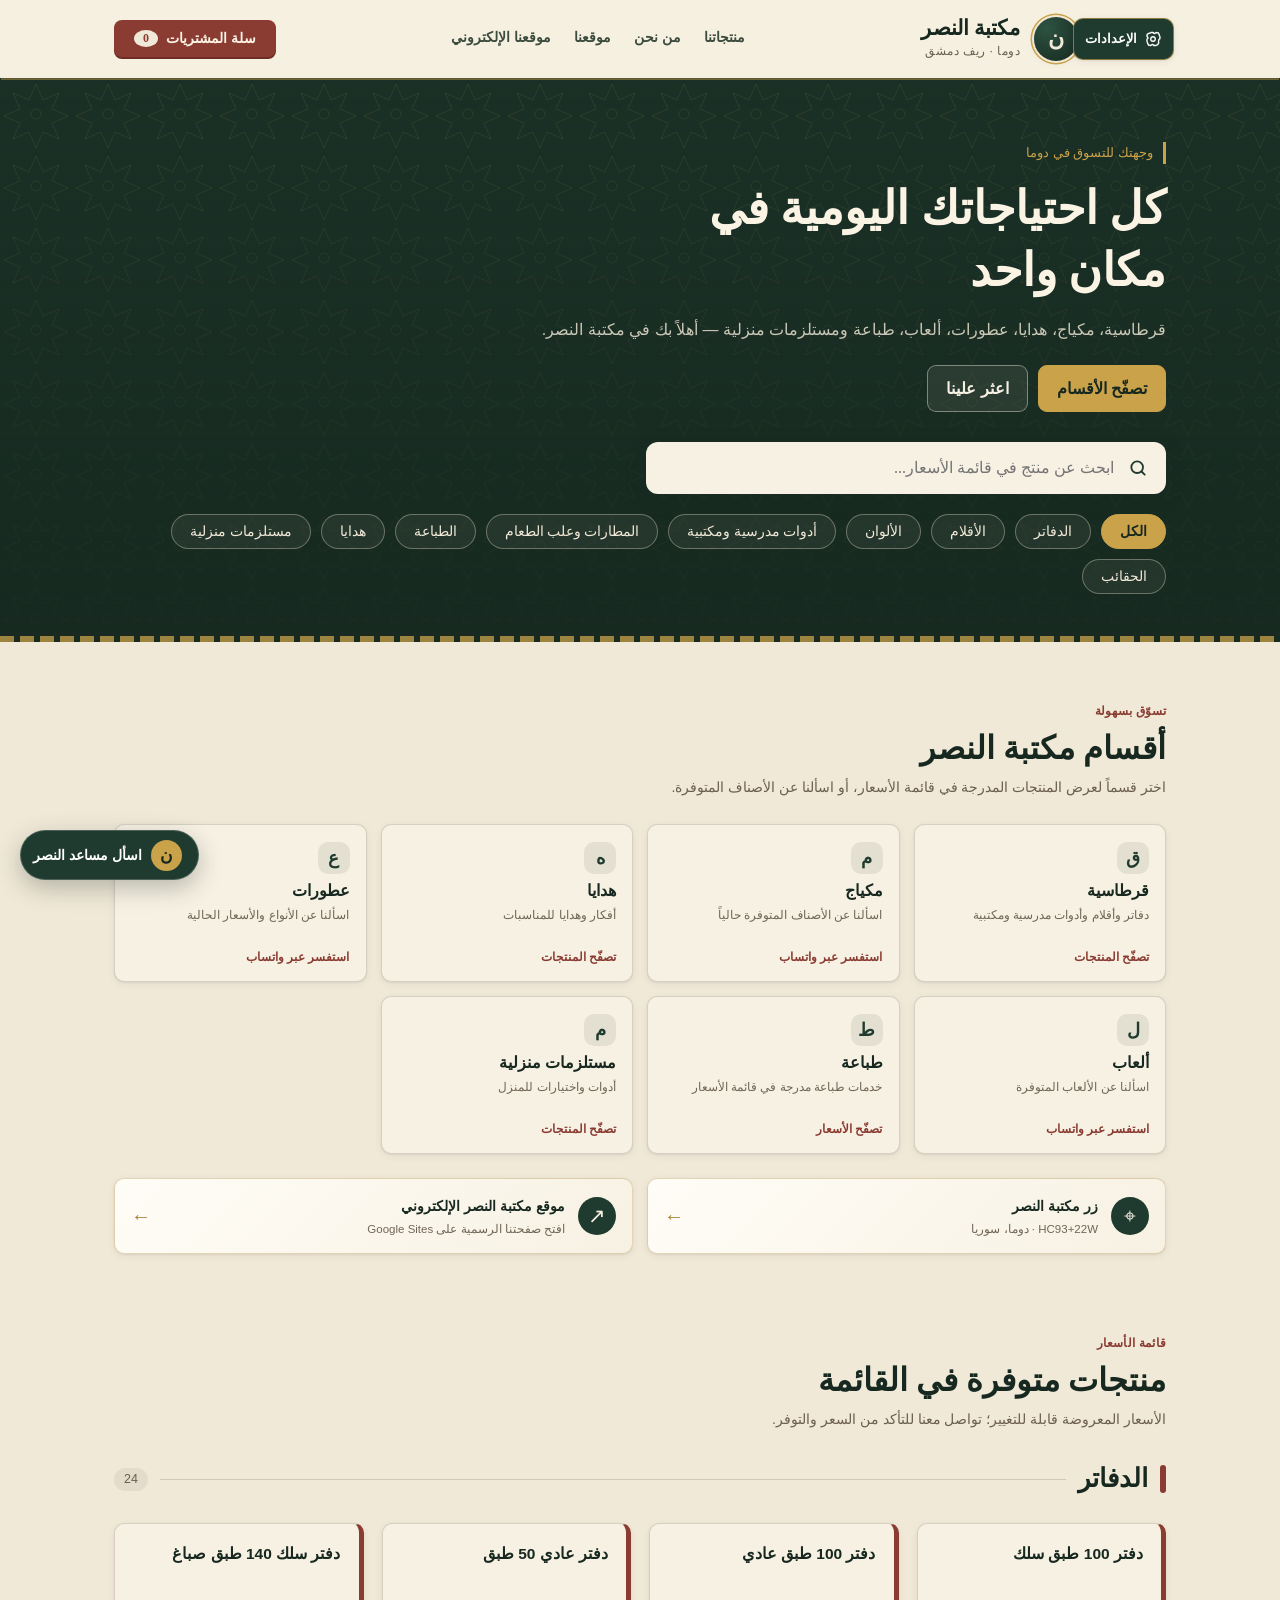
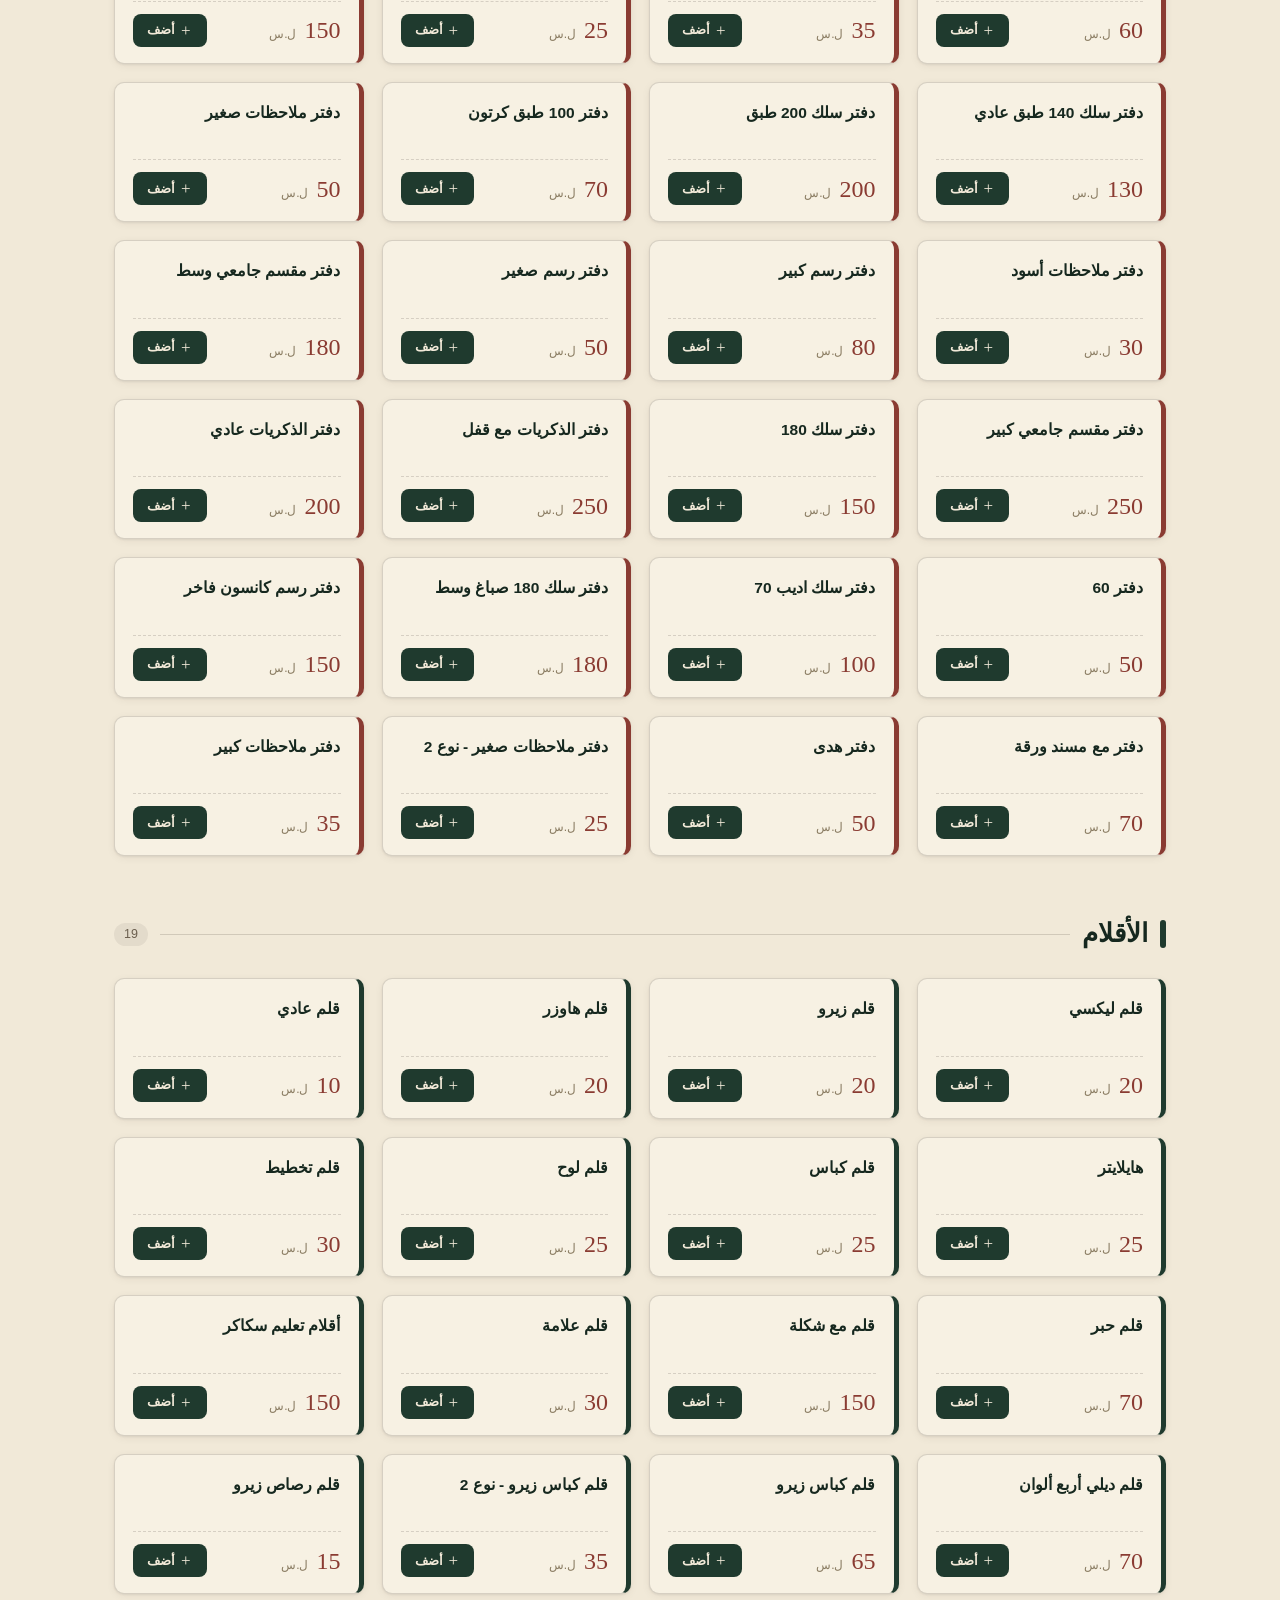
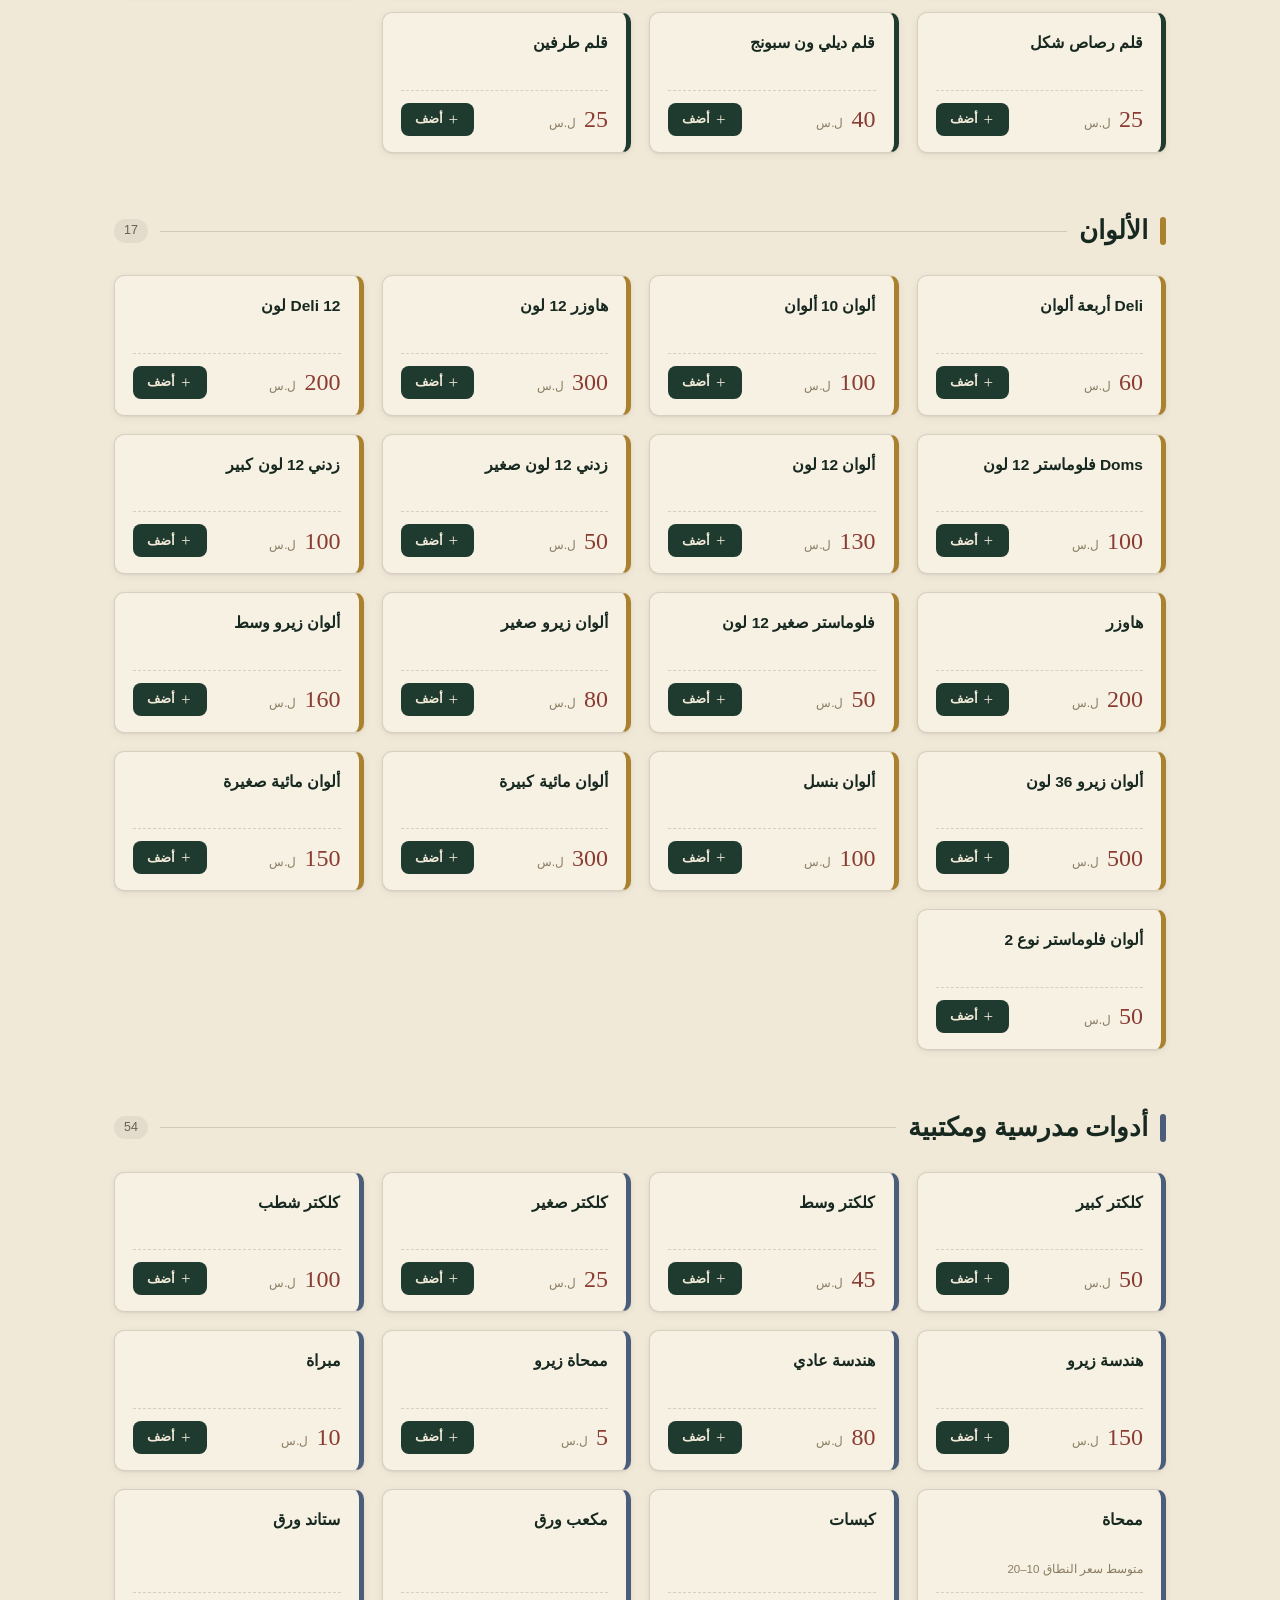
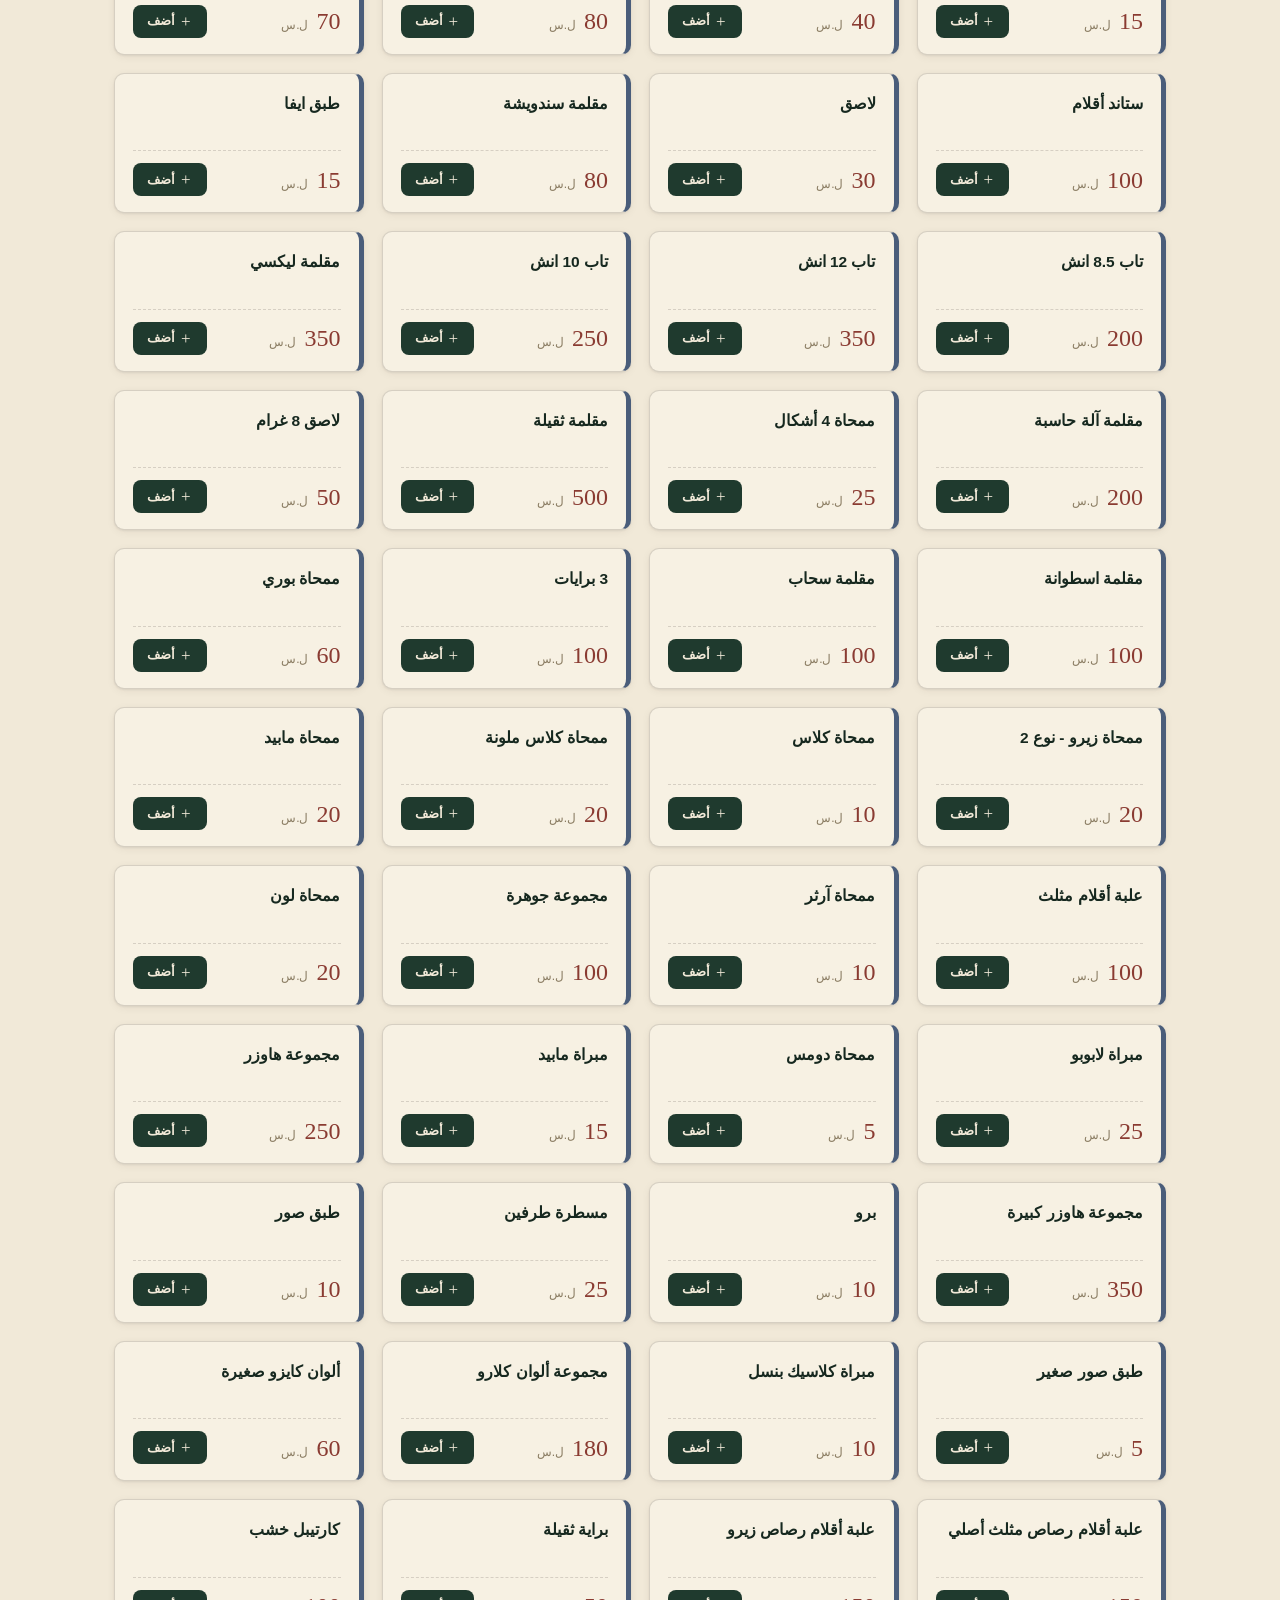
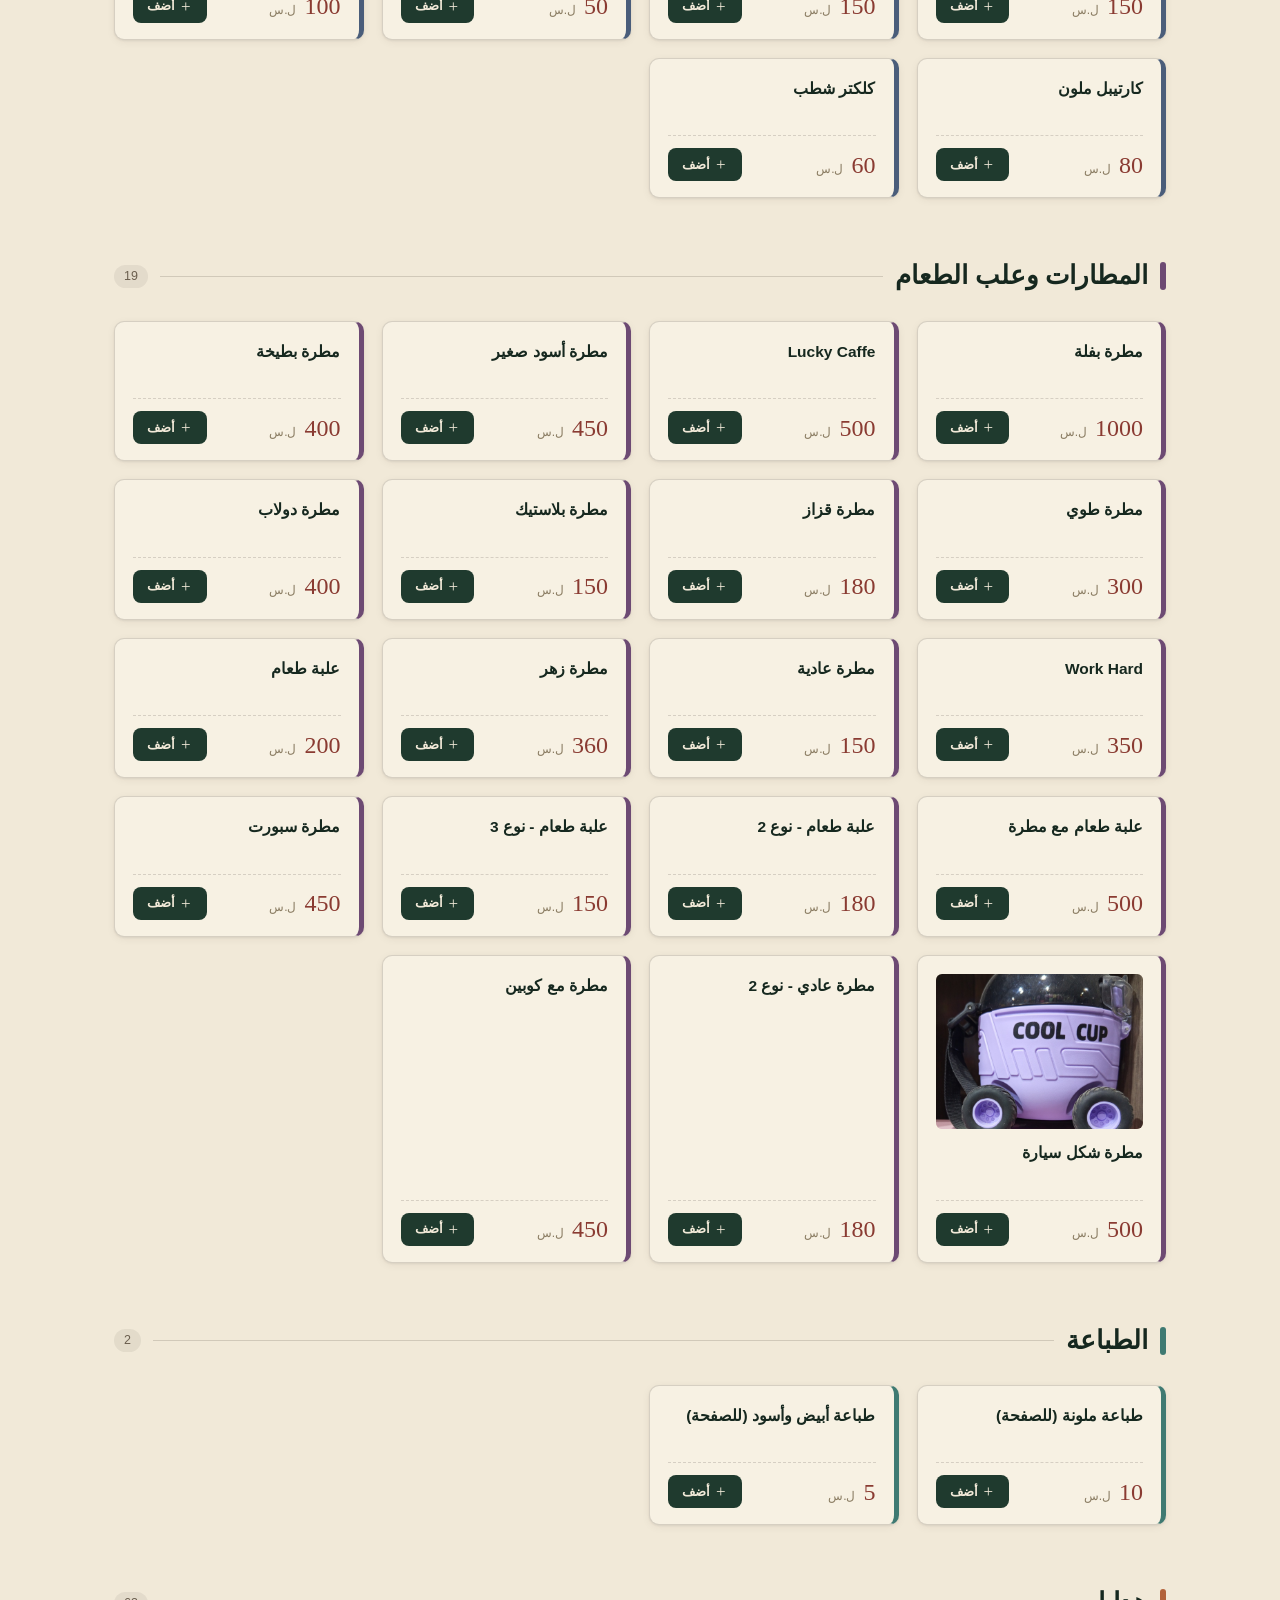
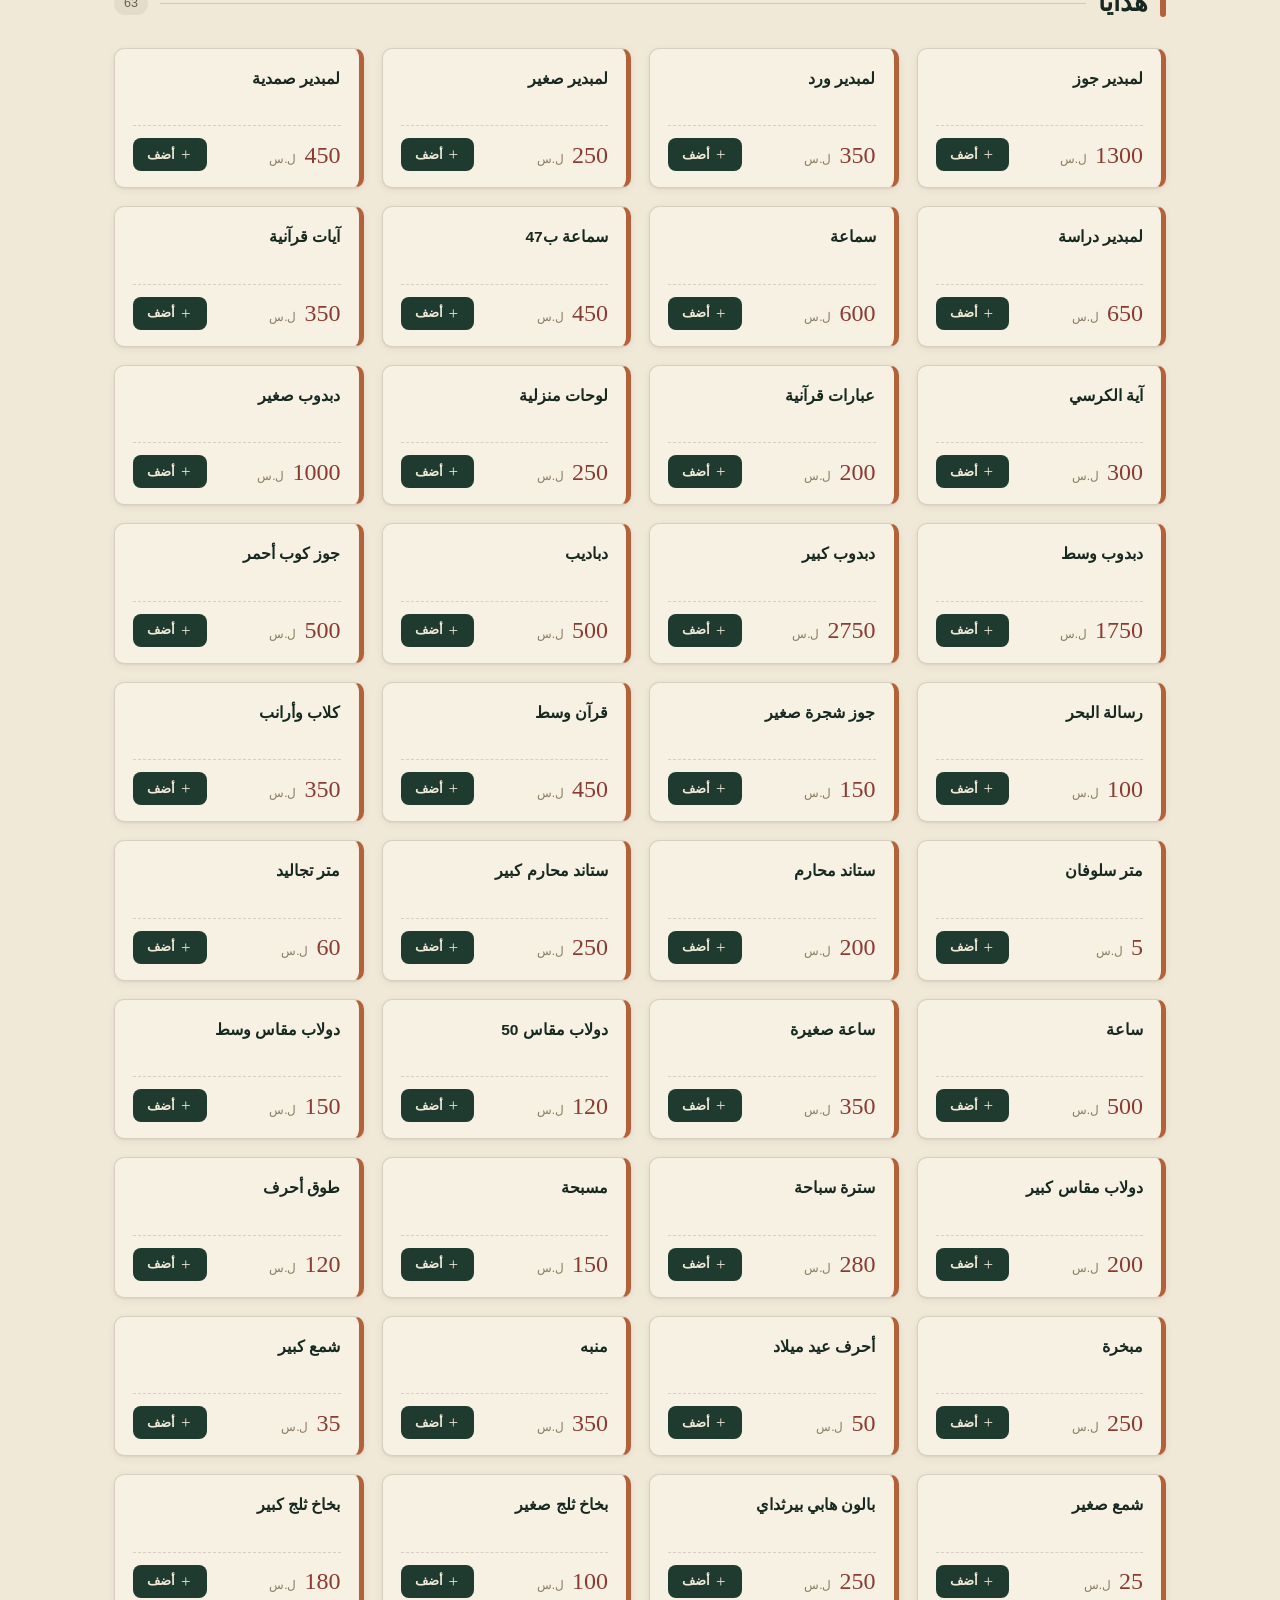
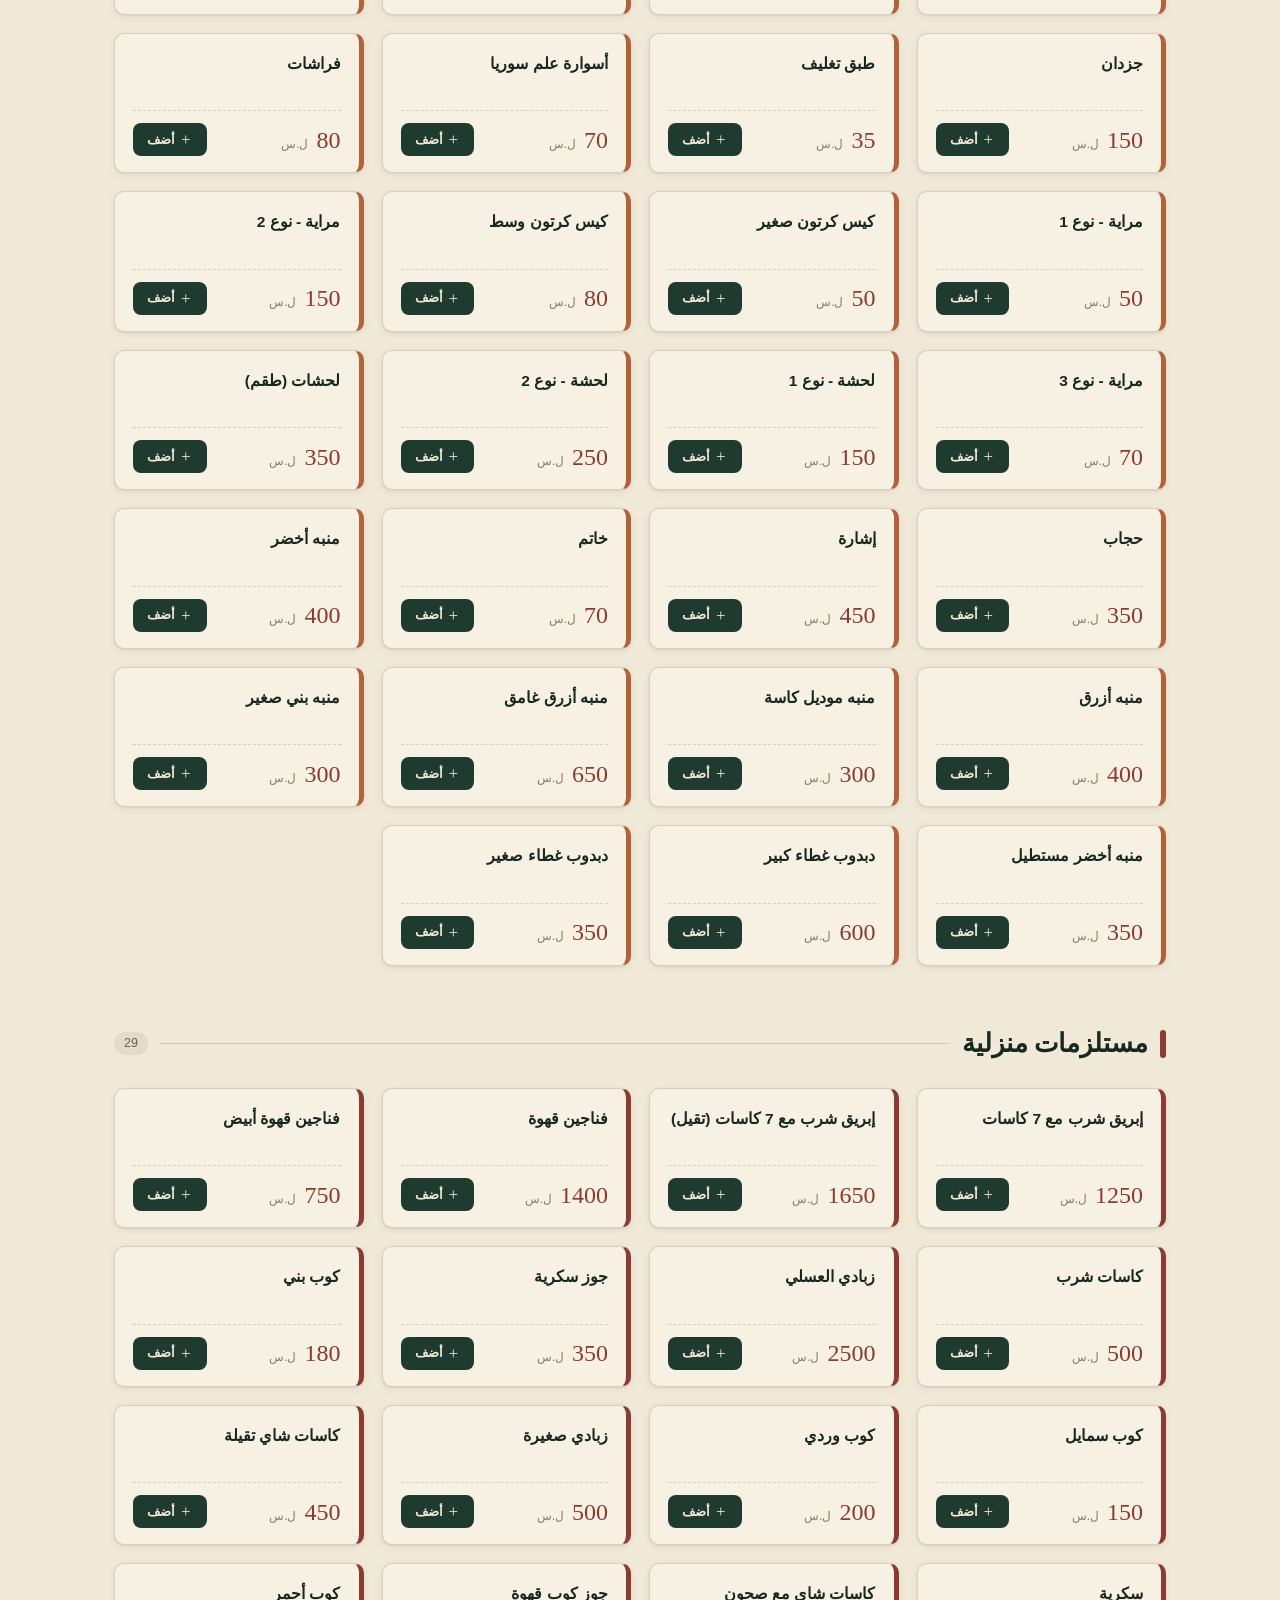
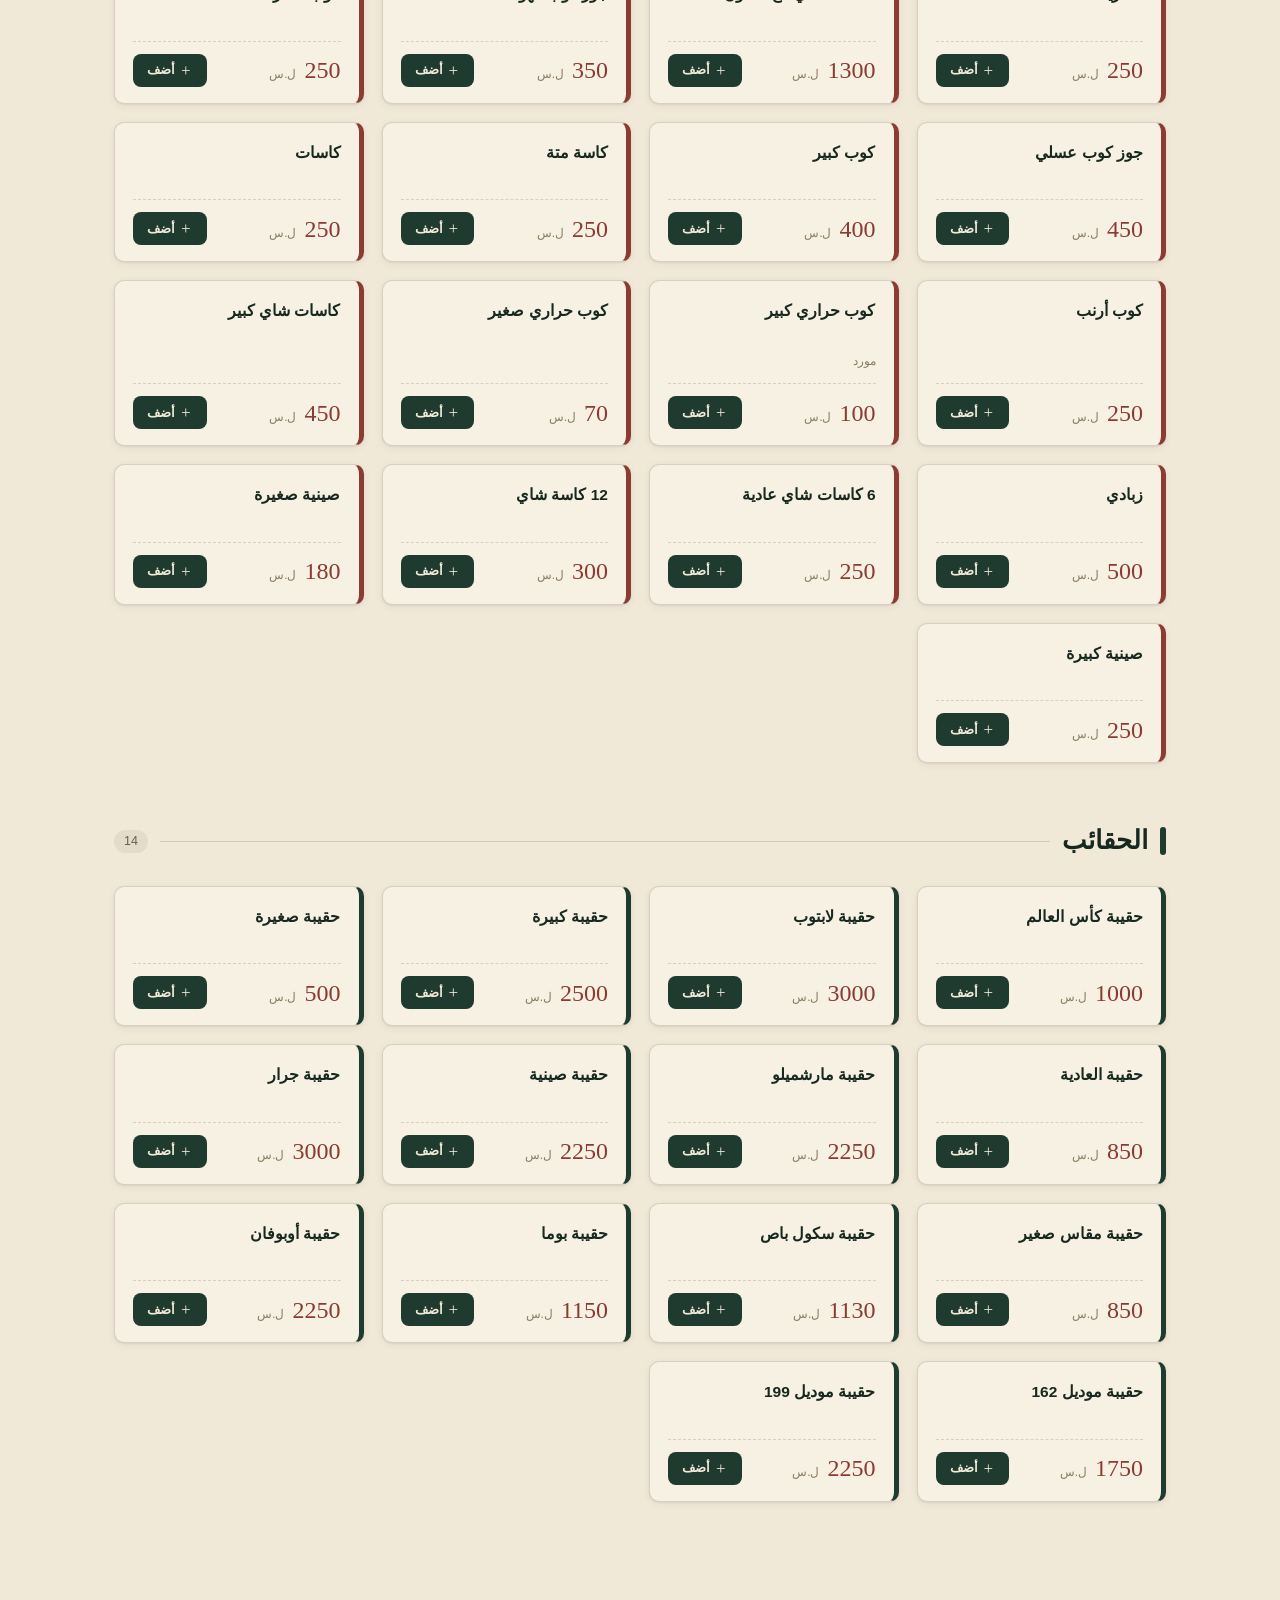
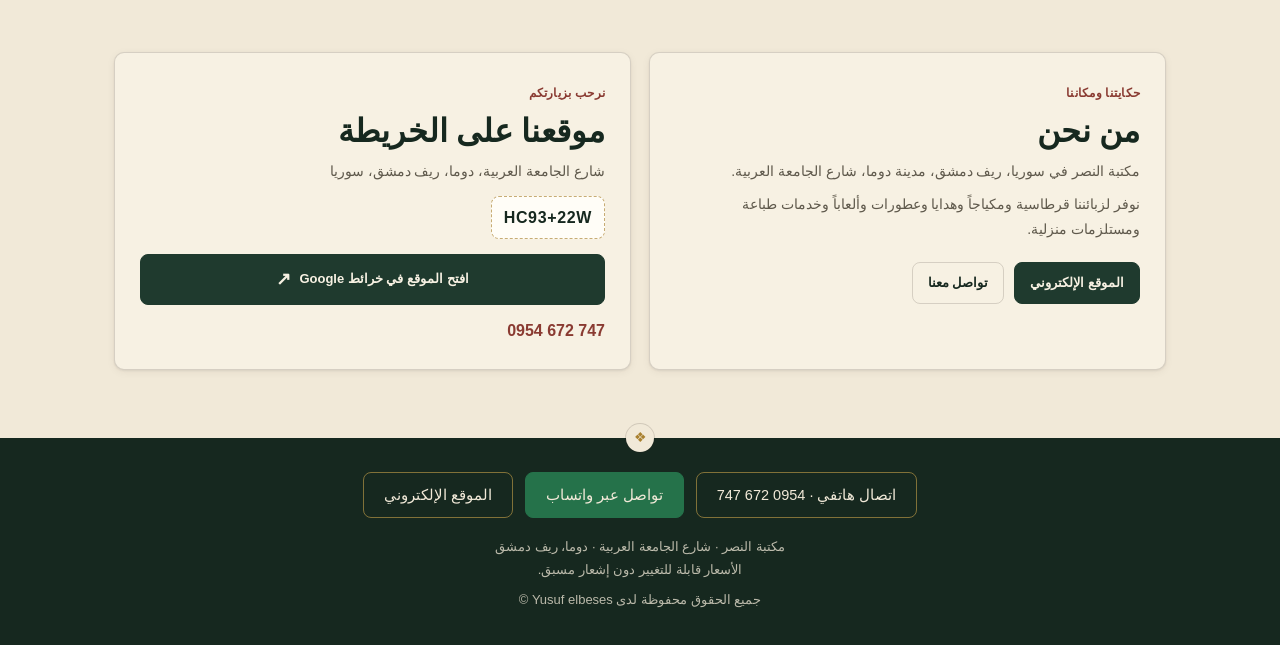
==== commit 60485081: "Add car-shaped bottle photo to product catalog" ====
--- a/index.html
+++ b/index.html
@@ -12,7 +12,7 @@
 <link rel="preconnect" href="https://fonts.gstatic.com" crossorigin>
 <link href="https://fonts.googleapis.com/css2?family=Amiri:wght@400;700&family=Reem+Kufi:wght@500;700&family=Tajawal:wght@300;400;500;700;900&display=swap" rel="stylesheet">
 <link rel="icon" href="data:image/svg+xml,%3Csvg xmlns='http://www.w3.org/2000/svg' viewBox='0 0 64 64'%3E%3Ccircle cx='32' cy='32' r='30' fill='%231f3a2e' stroke='%23c9a24a' stroke-width='3'/%3E%3Ctext x='32' y='44' font-size='36' text-anchor='middle' fill='%23f1e9d8' font-family='serif' font-weight='700'%3E%D9%86%3C/text%3E%3C/svg%3E">
-<link rel="stylesheet" href="style.css?v=1.4.0">
+<link rel="stylesheet" href="style.css?v=1.4.4">
 </head>
 <body>
 
@@ -311,6 +311,6 @@
 <script src="localization-data.js?v=1.4.2"></script>
 <script src="security.js?v=1.0.0"></script>
 <script src="settings.js?v=1.4.0"></script>
-<script src="script.js?v=1.4.3"></script>
+<script src="script.js?v=1.4.4"></script>
 </body>
 </html>
--- a/style.css
+++ b/style.css
@@ -297,6 +297,7 @@
   padding:18px 18px 16px; box-shadow:var(--shadow-sm);
   transition:box-shadow .2s ease, border-color .2s ease;
 }
+.product-image{display:block;width:100%;aspect-ratio:4/3;object-fit:cover;object-position:center 54%;border-radius:calc(var(--r) - 4px);background:var(--parchment-2);}
 .product-card:hover{box-shadow:var(--shadow-md); border-color:rgba(43,36,28,.28); border-inline-start-color:var(--spine, var(--green));}
 .product-card h4{font-size:15.5px; font-weight:700; color:var(--green-2); min-height:3em;}
 .product-bottom{padding-top:12px; border-top:1px dashed var(--line);}
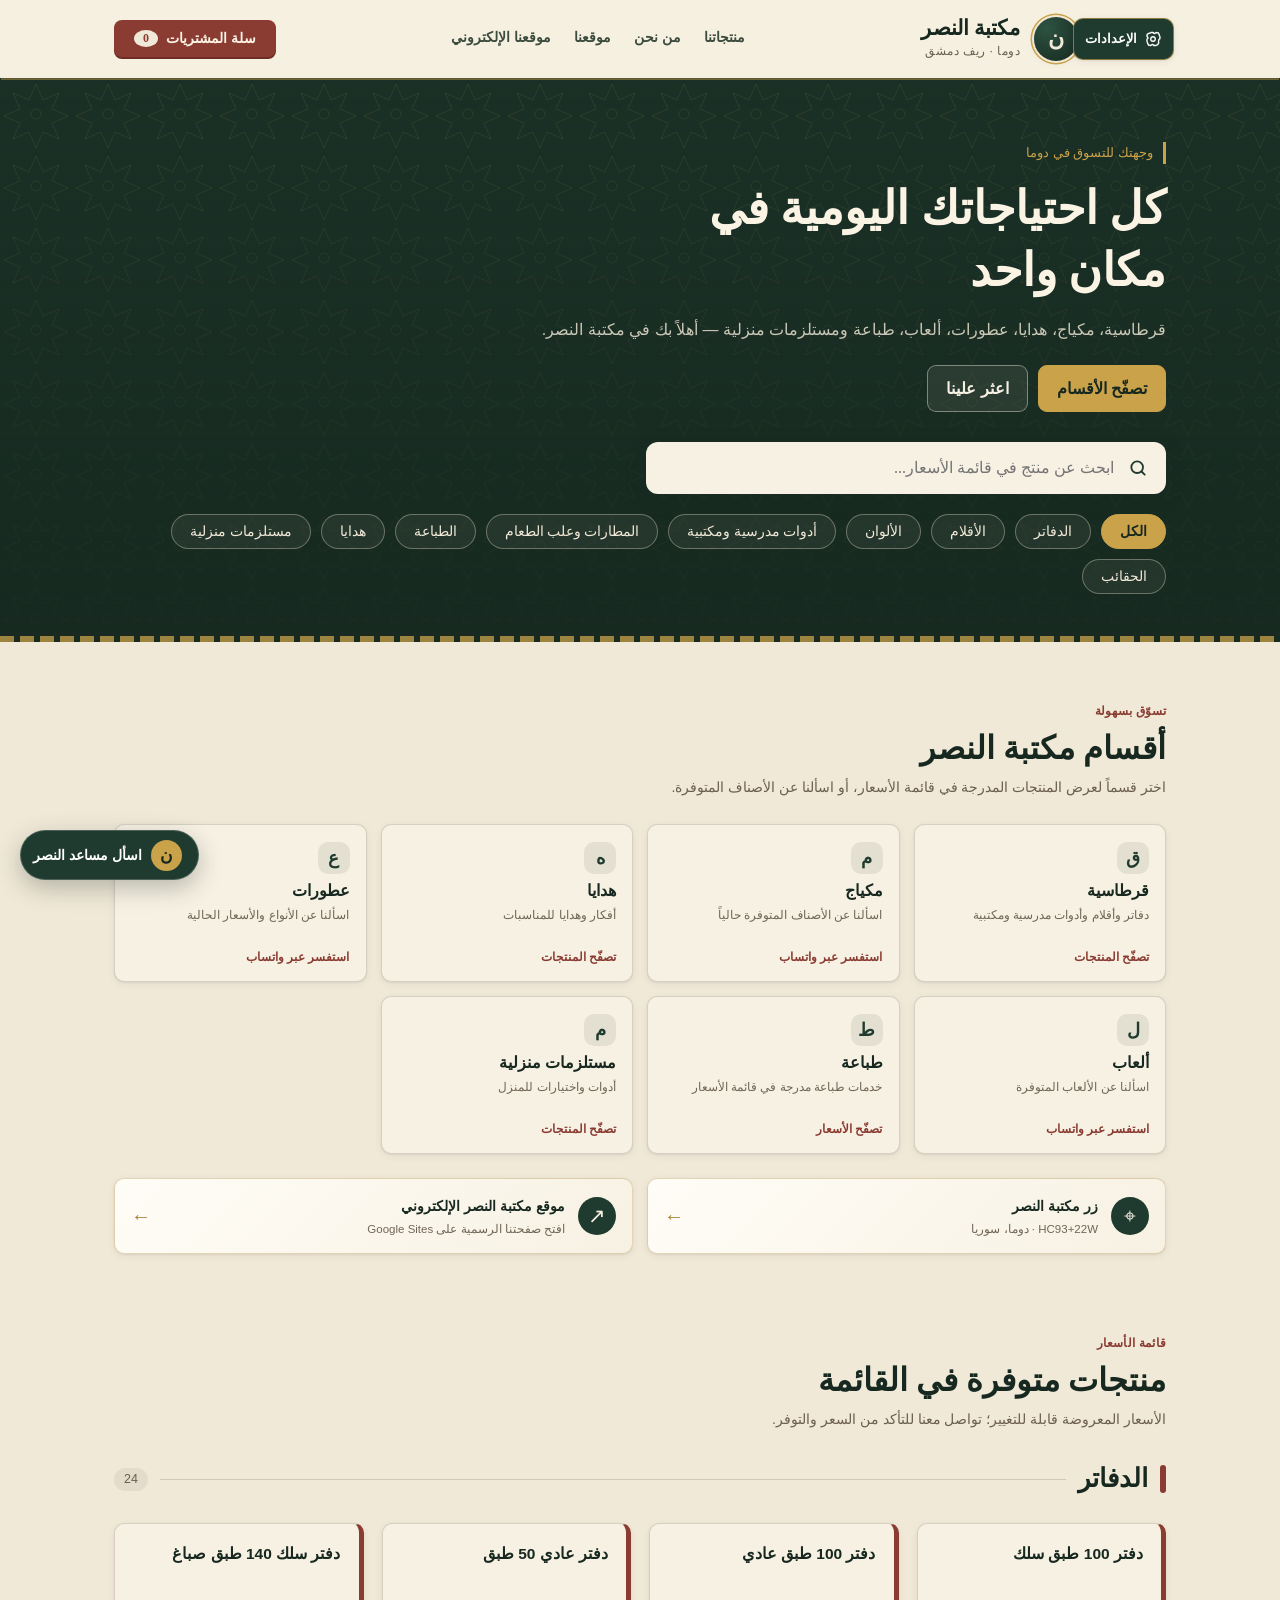
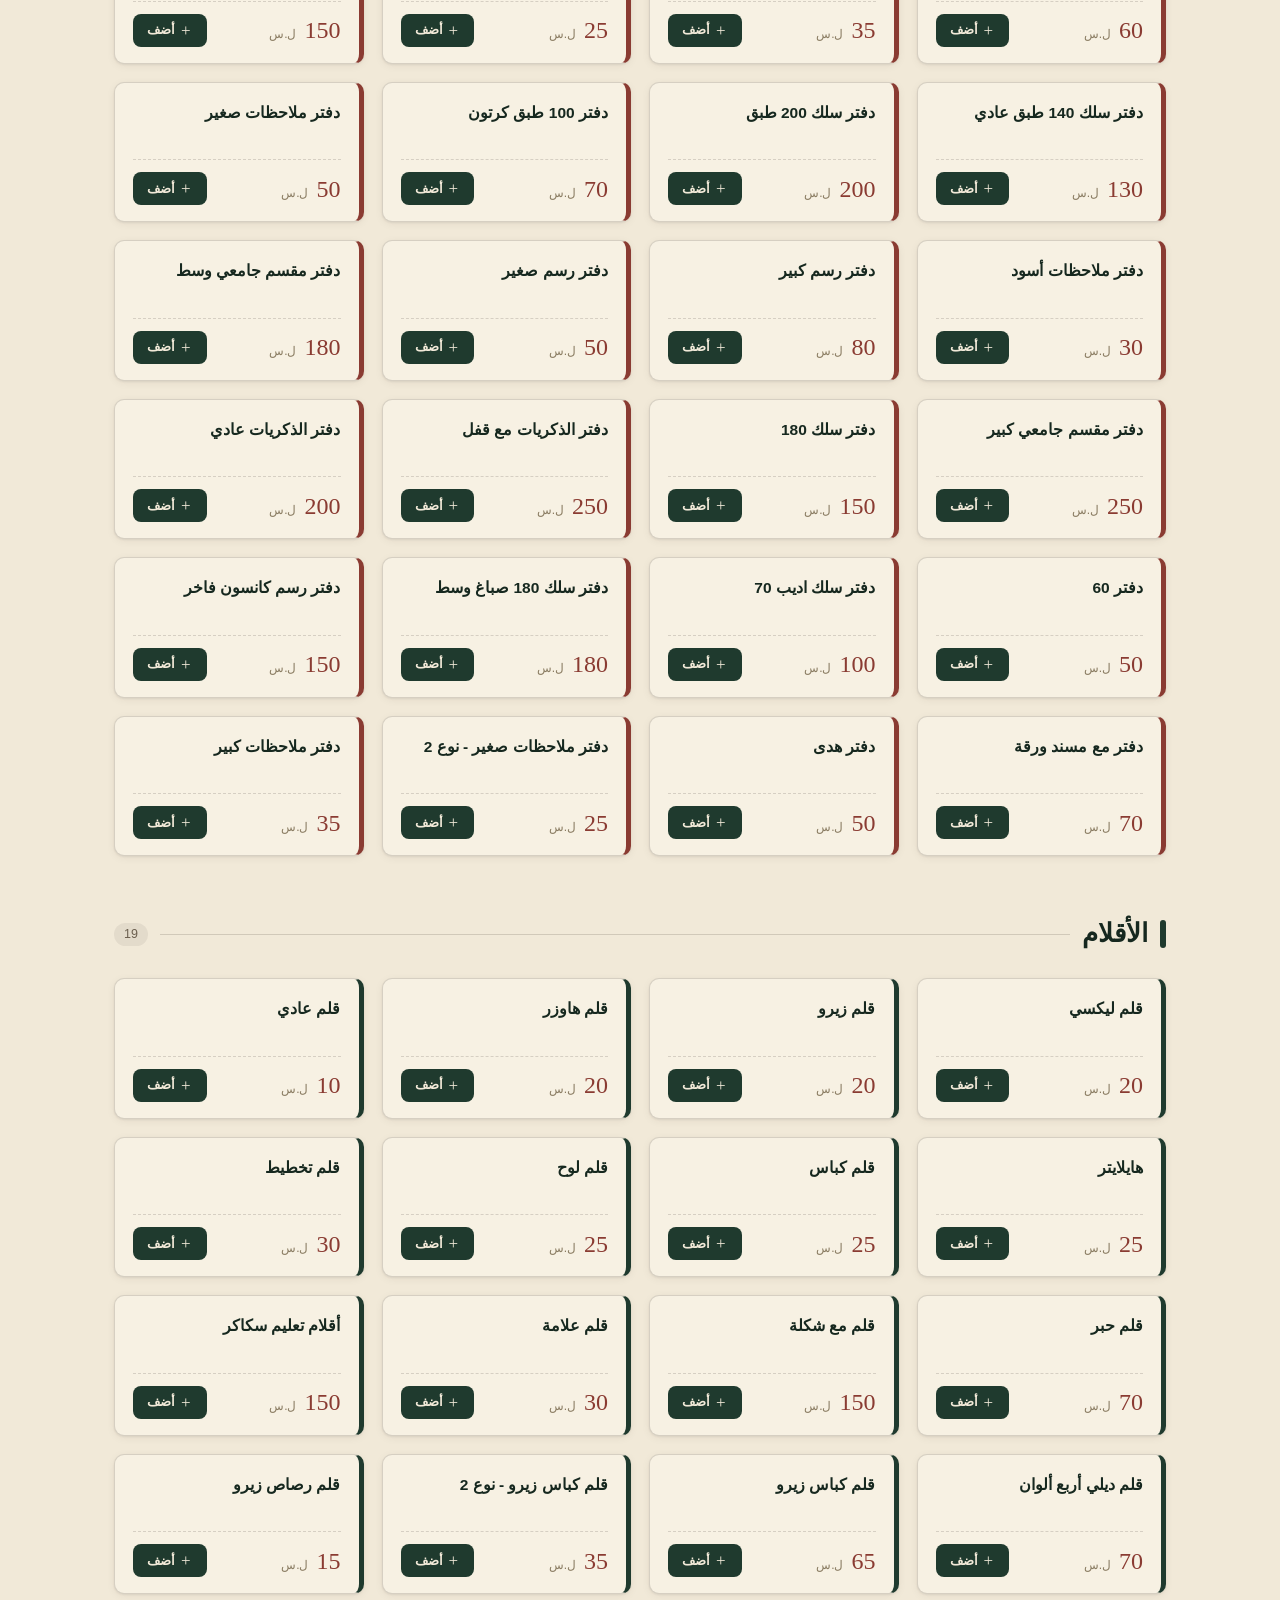
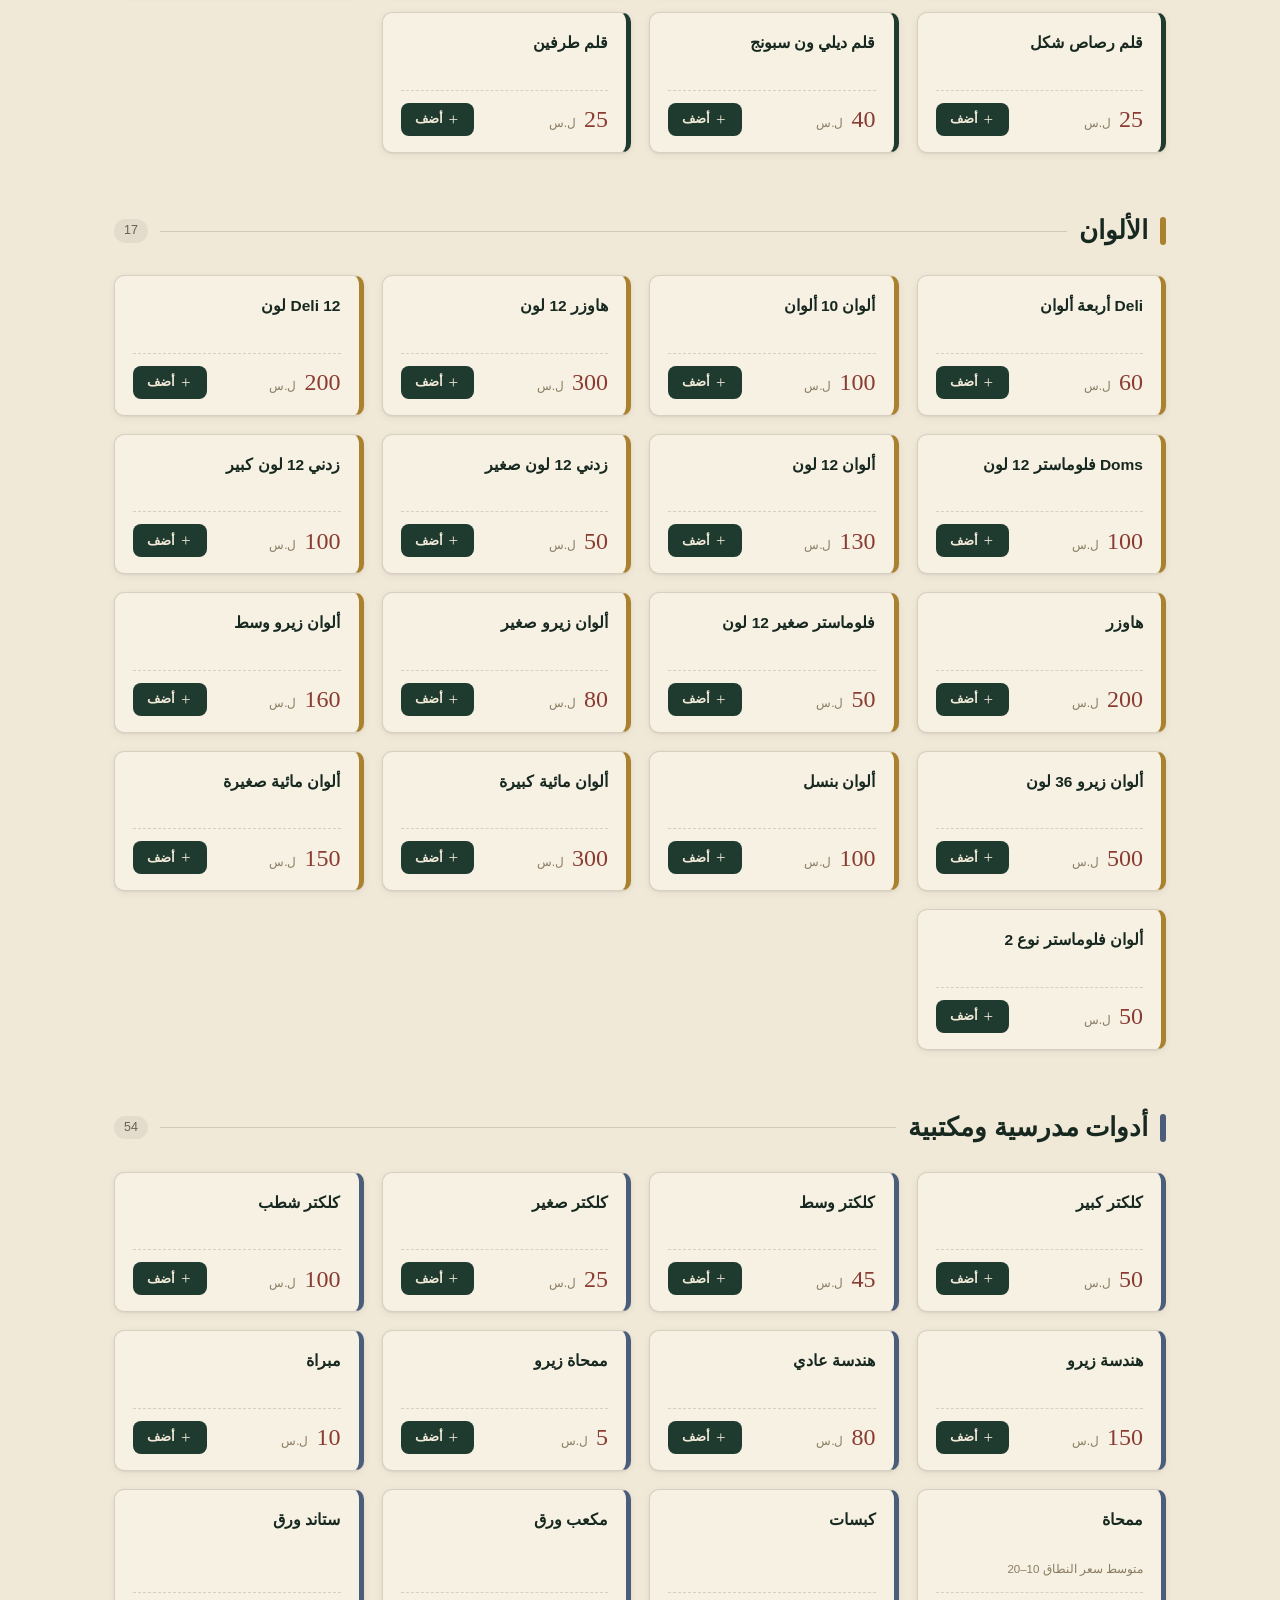
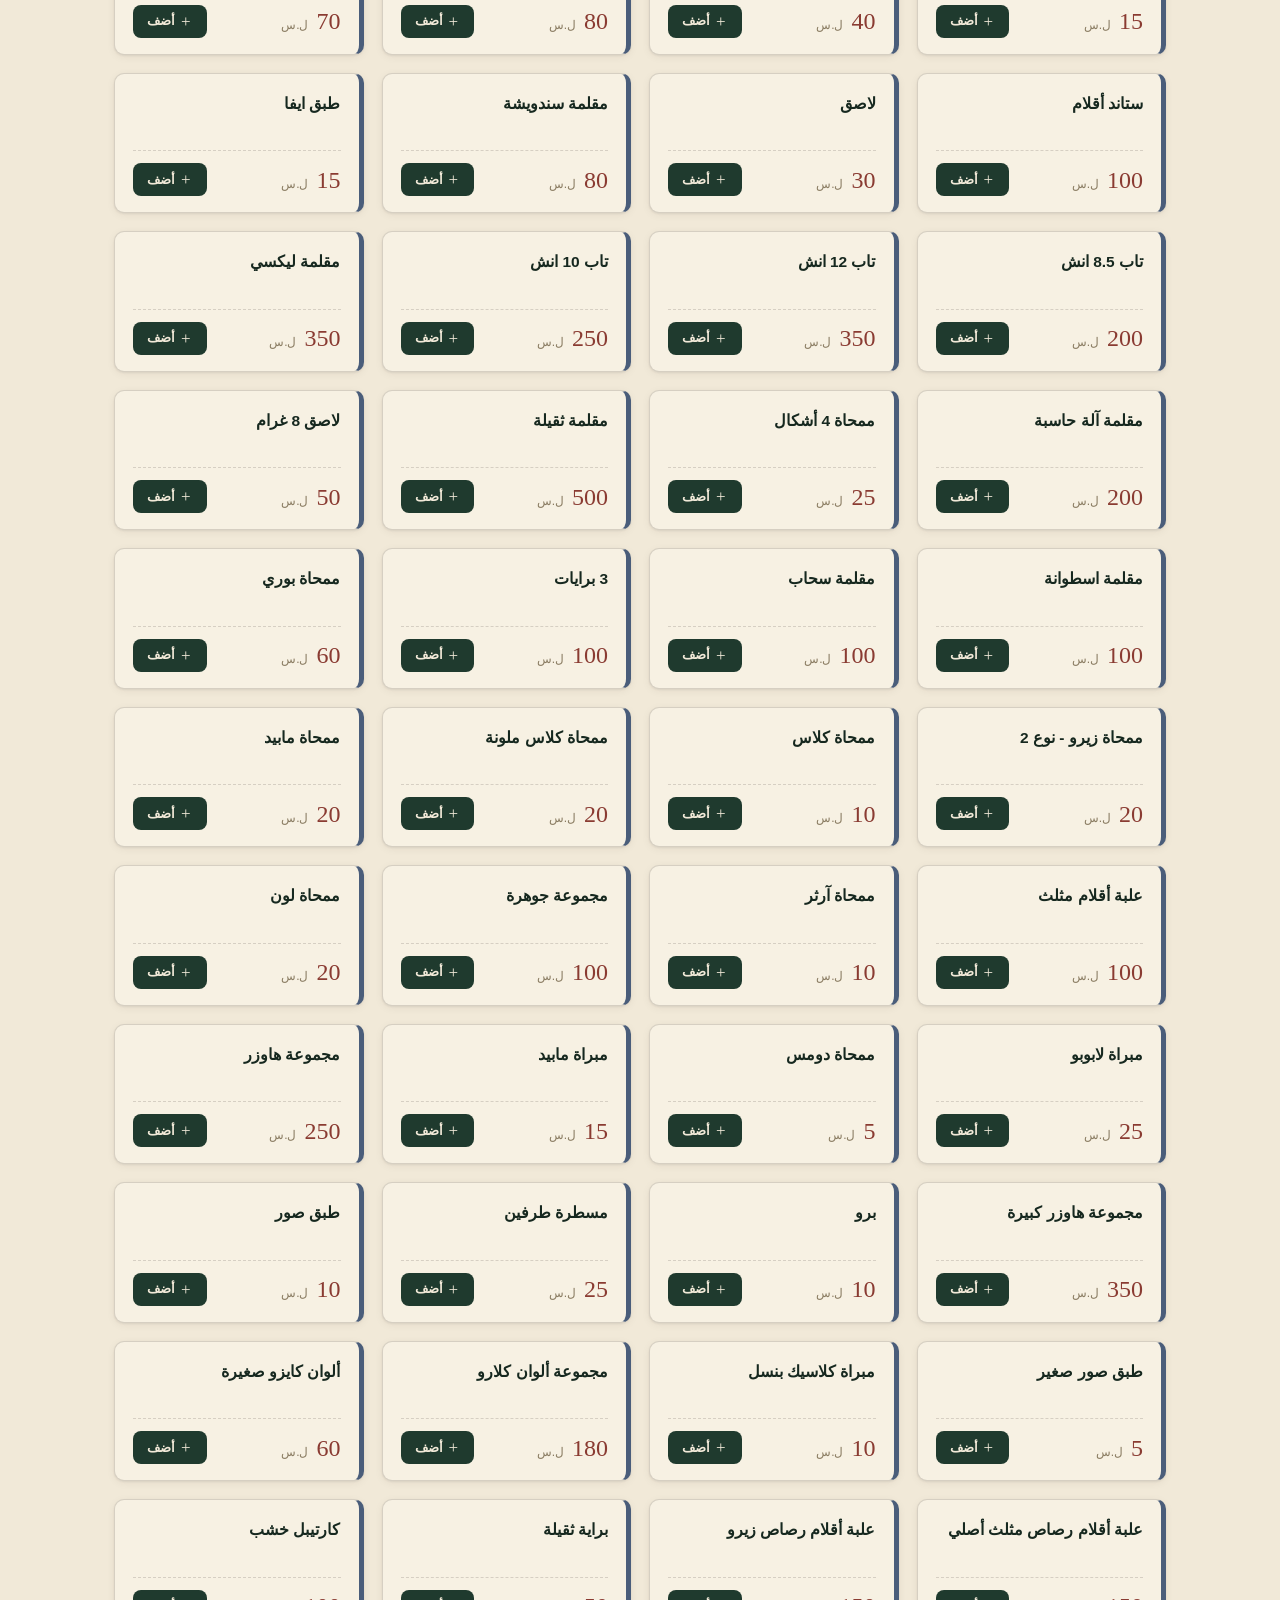
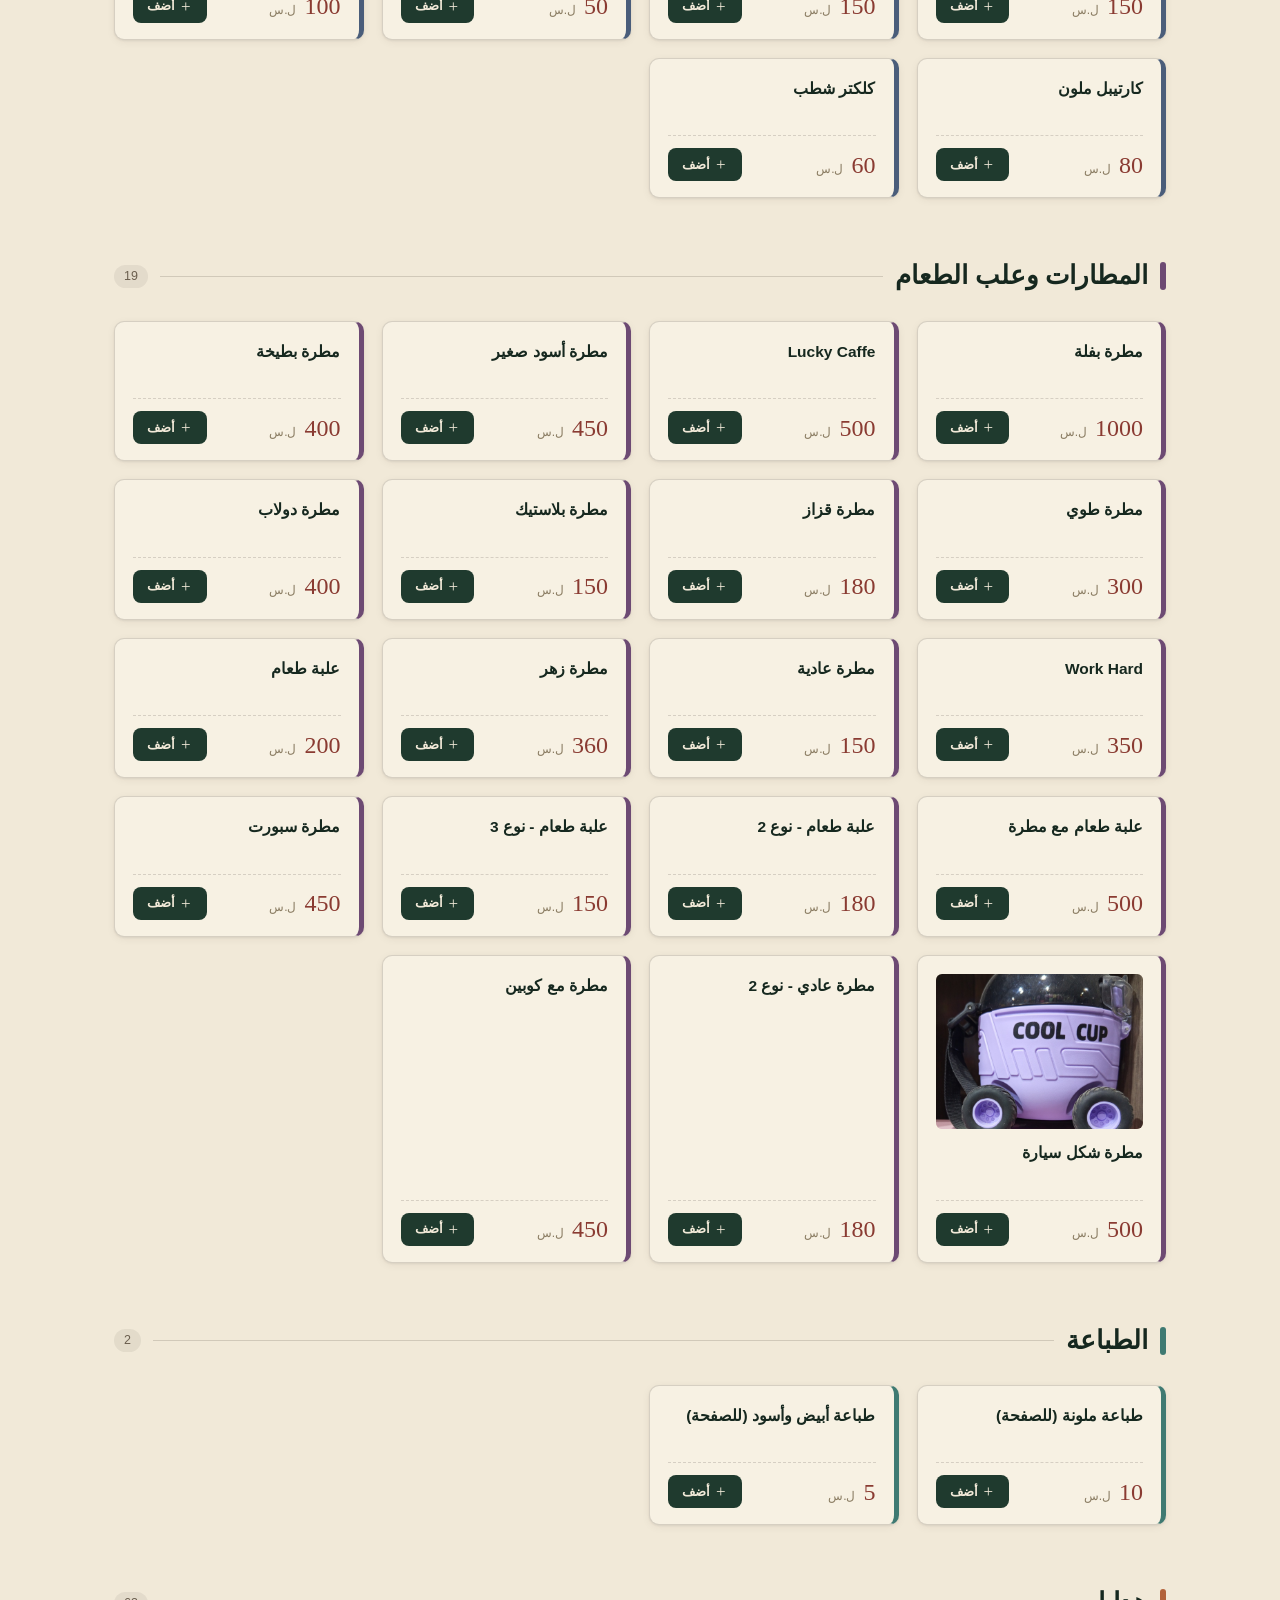
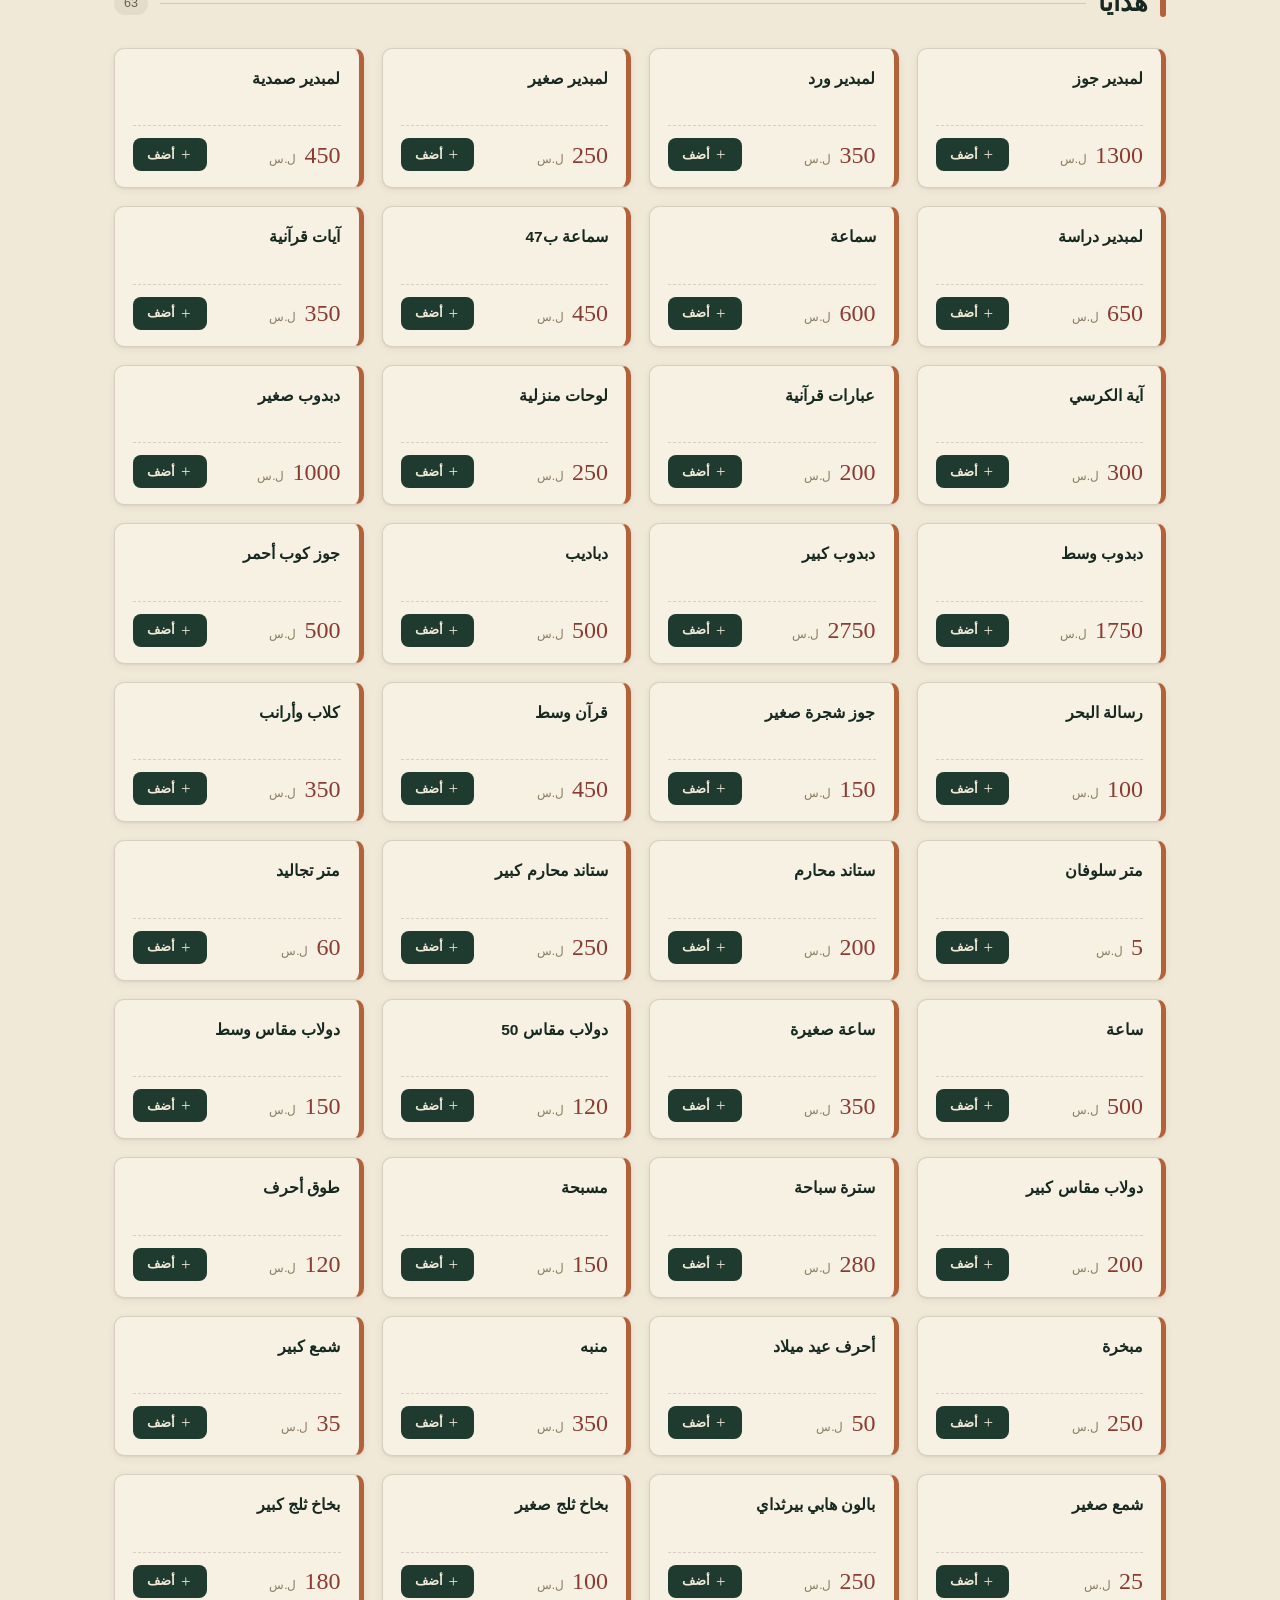
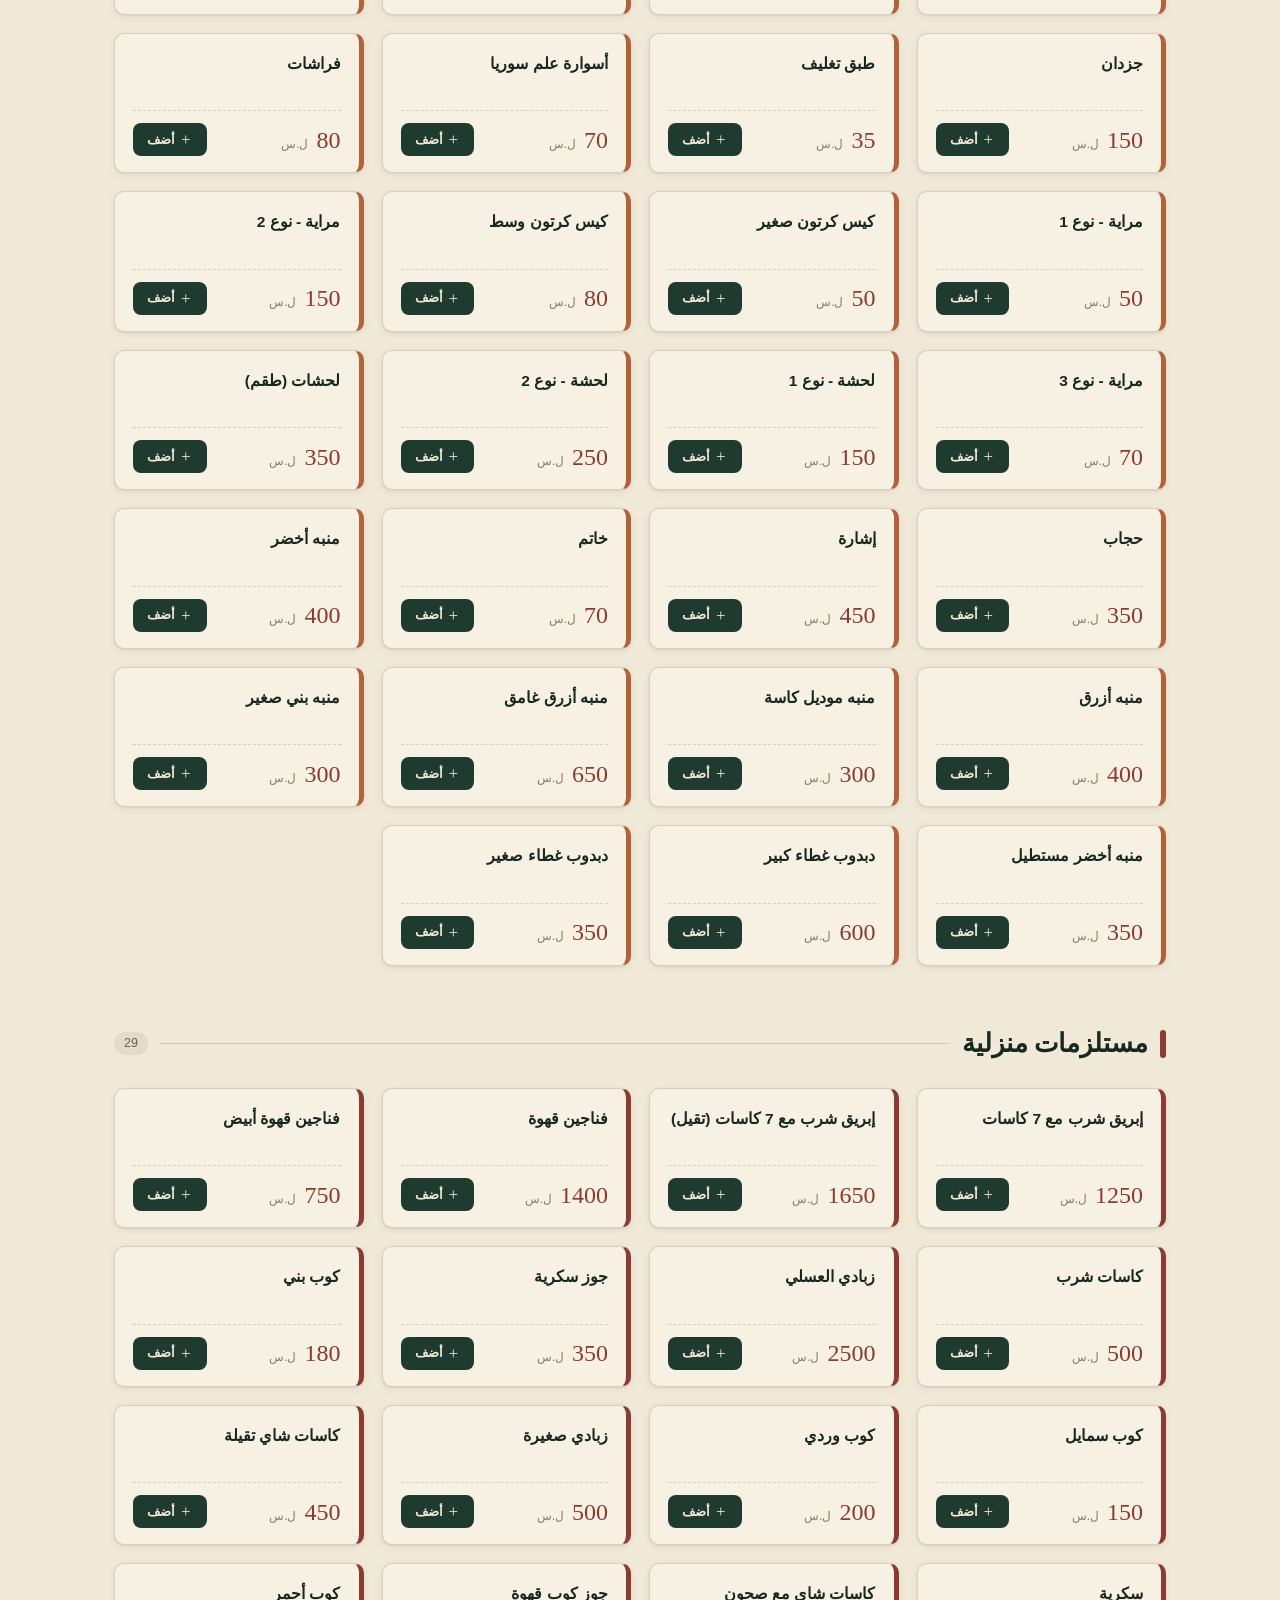
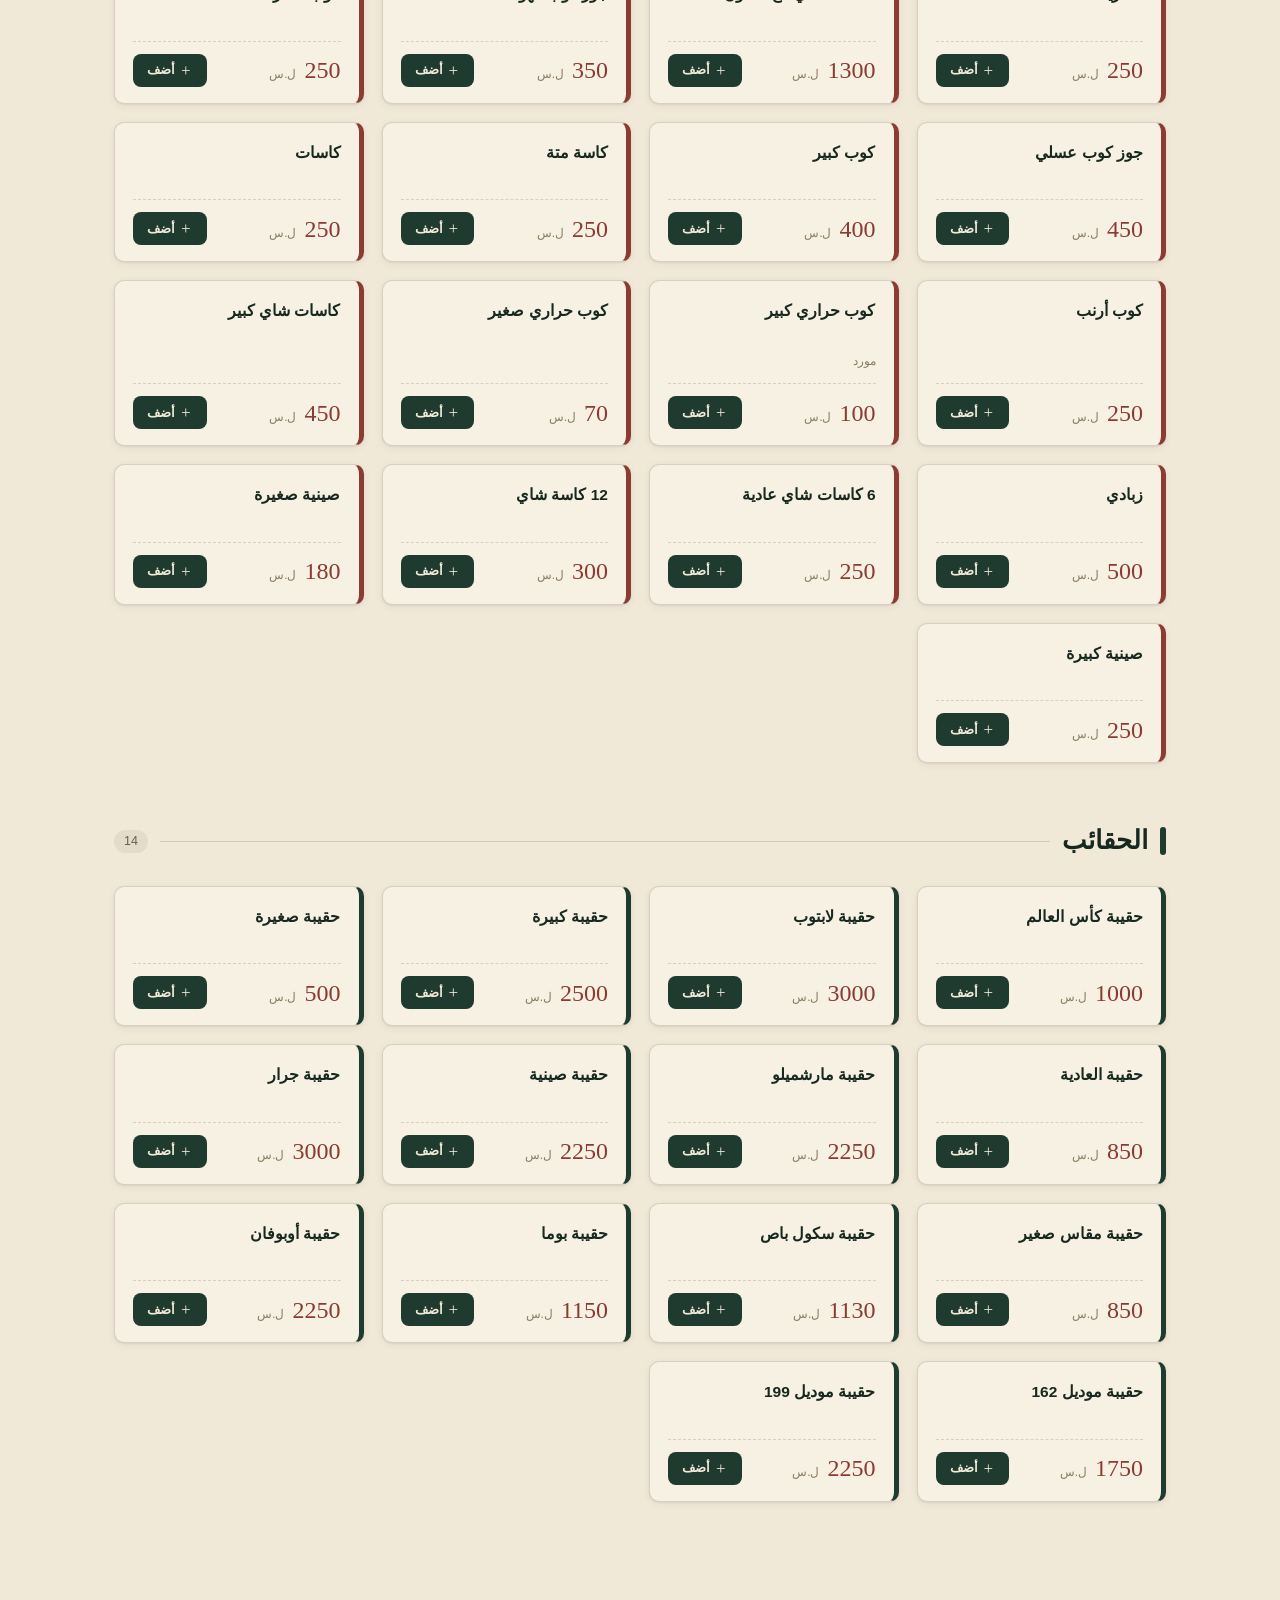
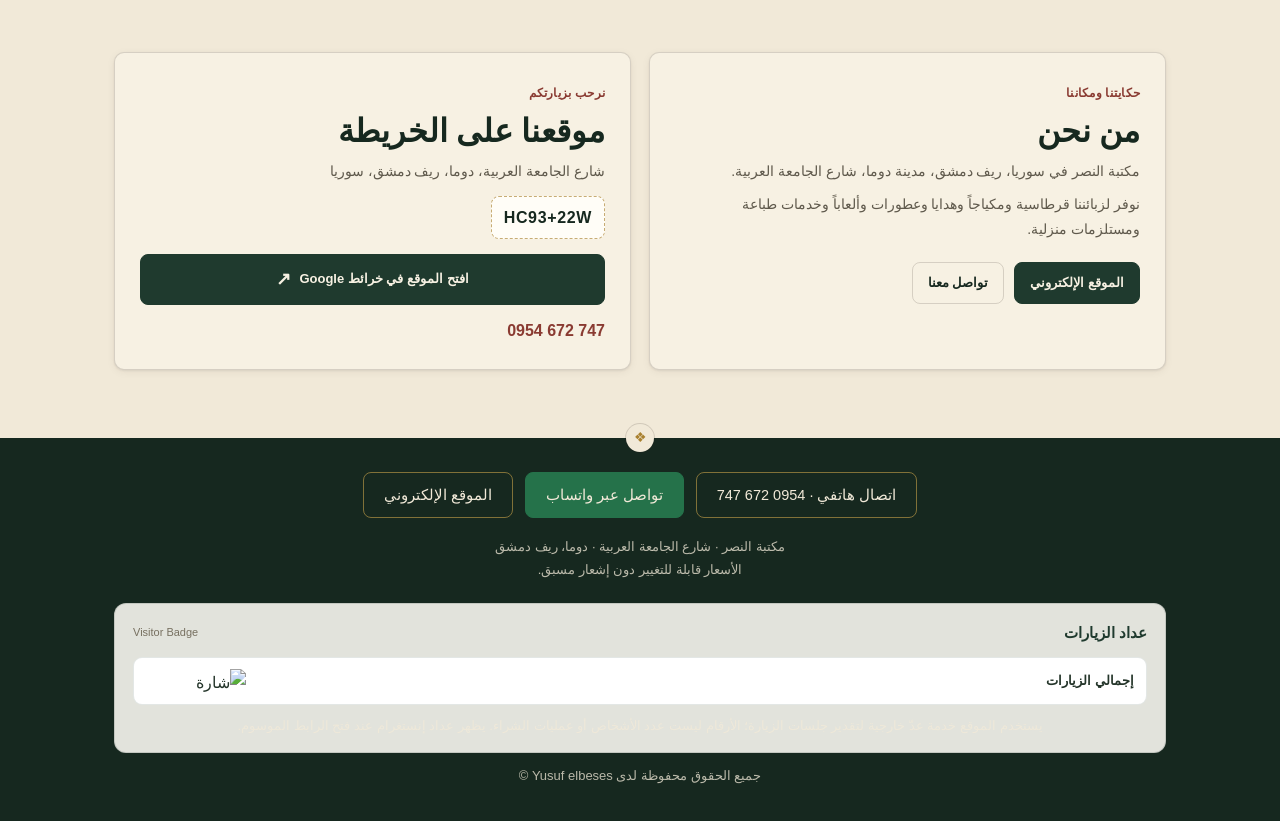
==== commit d5c567a8: "Add Instagram-aware visitor counters" ====
--- a/index.html
+++ b/index.html
@@ -13,6 +13,7 @@
 <link href="https://fonts.googleapis.com/css2?family=Amiri:wght@400;700&family=Reem+Kufi:wght@500;700&family=Tajawal:wght@300;400;500;700;900&display=swap" rel="stylesheet">
 <link rel="icon" href="data:image/svg+xml,%3Csvg xmlns='http://www.w3.org/2000/svg' viewBox='0 0 64 64'%3E%3Ccircle cx='32' cy='32' r='30' fill='%231f3a2e' stroke='%23c9a24a' stroke-width='3'/%3E%3Ctext x='32' y='44' font-size='36' text-anchor='middle' fill='%23f1e9d8' font-family='serif' font-weight='700'%3E%D9%86%3C/text%3E%3C/svg%3E">
 <link rel="stylesheet" href="style.css?v=1.4.4">
+<link rel="stylesheet" href="visitor-counter.css?v=1.0.0">
 </head>
 <body>
 
@@ -194,6 +195,17 @@
     </div>
     <p>مكتبة النصر · شارع الجامعة العربية · دوما، ريف دمشق</p>
     <p>الأسعار قابلة للتغيير دون إشعار مسبق.</p>
+    <section class="visitor-counter-panel" aria-labelledby="visitorCounterTitle">
+      <div class="visitor-counter-head">
+        <strong id="visitorCounterTitle" data-visitor-title>عداد الزيارات</strong>
+        <a class="visitor-counter-credit" href="https://visitor-badge.laobi.icu/" target="_blank" rel="noopener noreferrer">Visitor Badge</a>
+      </div>
+      <div class="visitor-counter-items">
+        <div class="visitor-counter-item"><span data-visitor-label="total">إجمالي الزيارات</span><img class="visitor-counter-badge" data-visitor-counter="total" alt="شارة إجمالي الزيارات" width="100" height="24"></div>
+        <div class="visitor-counter-item" data-counter-row="instagram" hidden><span data-visitor-label="instagram">زيارات عبر إنستغرام</span><img class="visitor-counter-badge" data-visitor-counter="instagram" alt="شارة زيارات إنستغرام" width="100" height="24"></div>
+      </div>
+      <p class="visitor-counter-note" data-visitor-note>يستخدم الموقع خدمة عدّ خارجية لتقدير جلسات الزيارة؛ الأرقام ليست عدد الأشخاص أو عمليات الشراء. يظهر عداد إنستغرام عند فتح الرابط الموسوم.</p>
+    </section>
     <p class="copyright">جميع الحقوق محفوظة لدى Yusuf elbeses ©</p>
   </div>
 </footer>
@@ -312,5 +324,6 @@
 <script src="security.js?v=1.0.0"></script>
 <script src="settings.js?v=1.4.0"></script>
 <script src="script.js?v=1.4.4"></script>
+<script src="visitor-counter.js?v=1.0.0"></script>
 </body>
 </html>
--- a/visitor-counter.css
+++ b/visitor-counter.css
@@ -0,0 +1 @@
+.visitor-counter-panel{margin:22px 0 12px;padding:16px 18px;border:1px solid rgba(31,58,46,.16);border-radius:12px;background:rgba(255,253,248,.88);color:#24352a}.visitor-counter-head{display:flex;align-items:center;justify-content:space-between;gap:12px;margin-bottom:12px}.visitor-counter-head strong{font-size:15px;color:#1f3a2e}.visitor-counter-credit{font-size:11px;color:#777060;text-decoration:none}.visitor-counter-credit:hover{text-decoration:underline}.visitor-counter-items{display:flex;flex-wrap:wrap;gap:12px}.visitor-counter-item{min-height:48px;display:flex;align-items:center;justify-content:space-between;gap:12px;padding:8px 12px;border:1px solid rgba(31,58,46,.12);border-radius:9px;background:#fff;flex:1 1 220px}.visitor-counter-item[hidden]{display:none}.visitor-counter-item span{font-size:13px;font-weight:700;color:#24352a}.visitor-counter-badge{display:block;width:auto;height:24px;min-width:70px;max-width:100%;object-fit:contain}.visitor-counter-note{margin:11px 0 0;font-size:11px;line-height:1.55;color:#706656}.visitor-counter-panel a:focus-visible{outline:2px solid #a9812f;outline-offset:3px}.download-footer{display:block}.download-footer .visitor-counter-panel{margin:20px 0 14px}.download-footer-credits{display:flex;justify-content:space-between;gap:14px;padding-top:13px;border-top:1px solid rgba(36,53,42,.15)}@media(max-width:520px){.visitor-counter-panel{padding:14px 12px}.visitor-counter-item{flex-basis:100%;min-height:44px}.visitor-counter-head{align-items:flex-start}.download-footer-credits{flex-direction:column;gap:5px}}
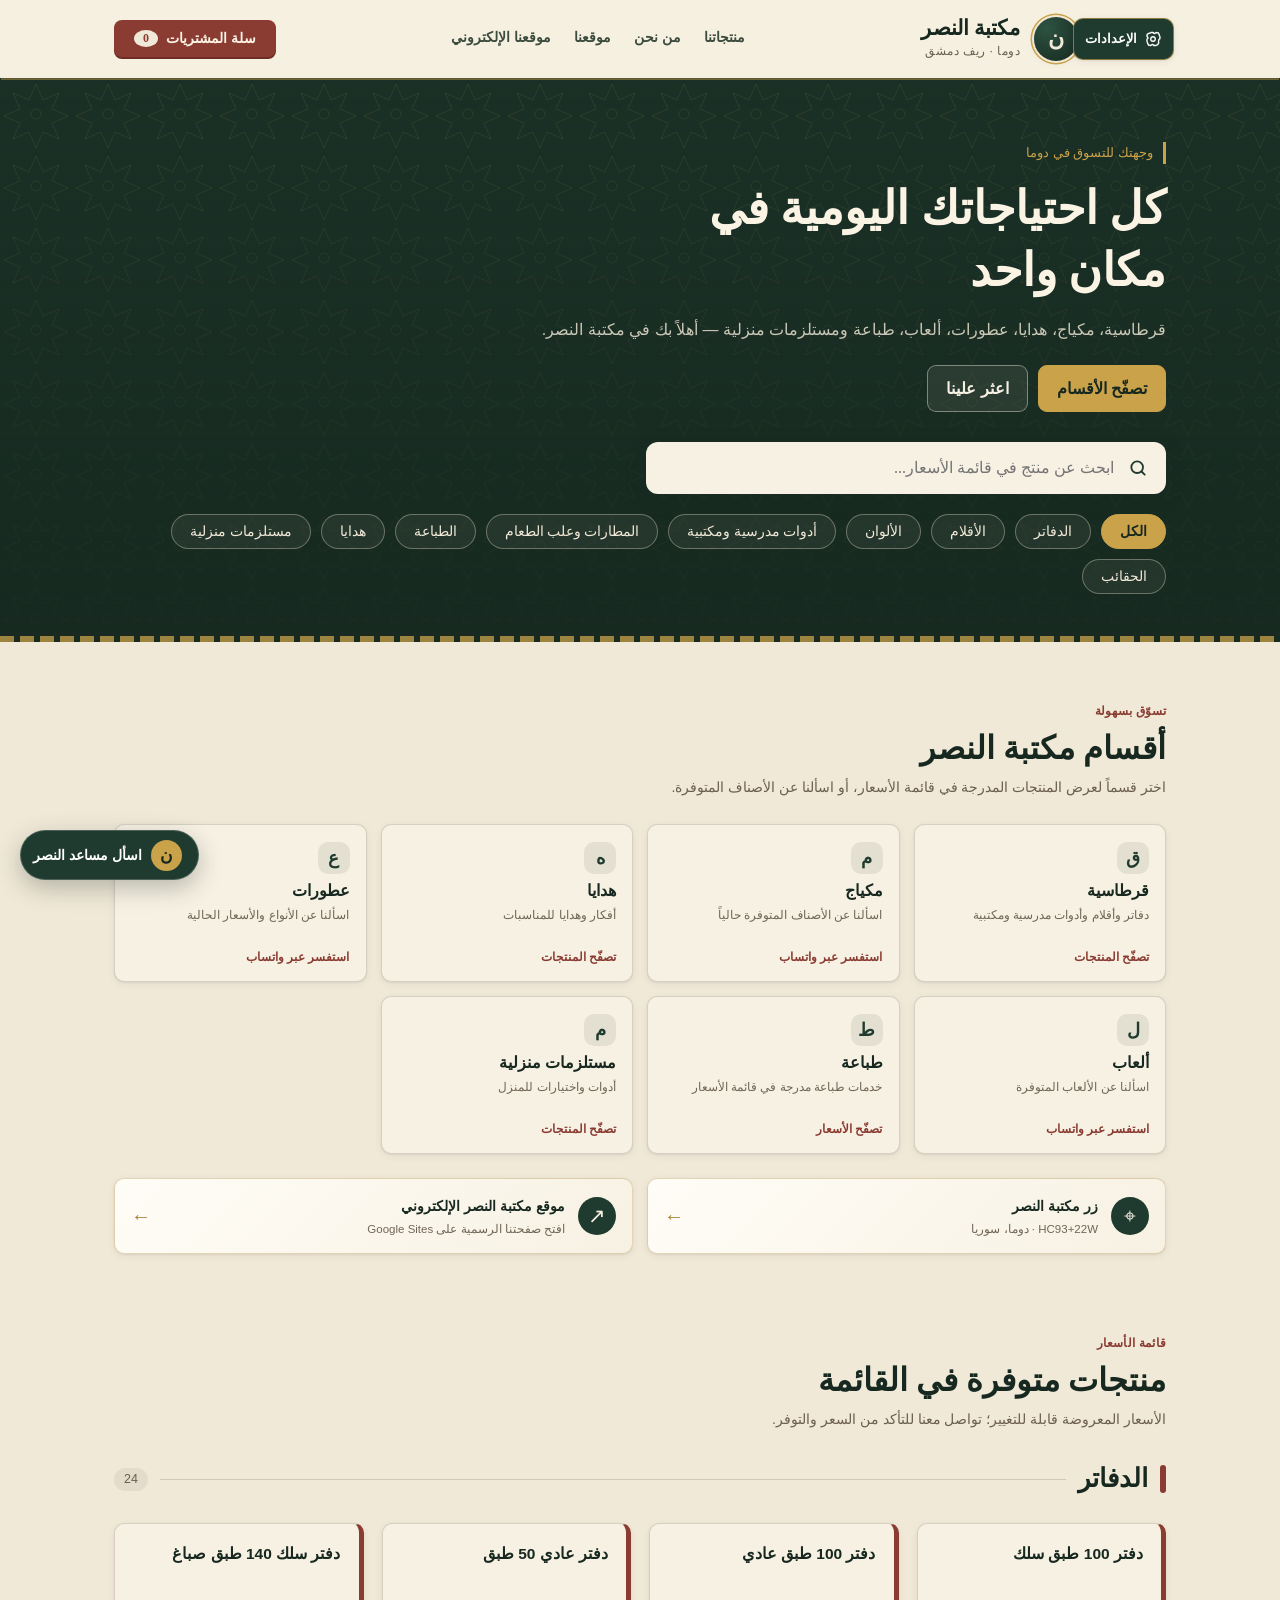
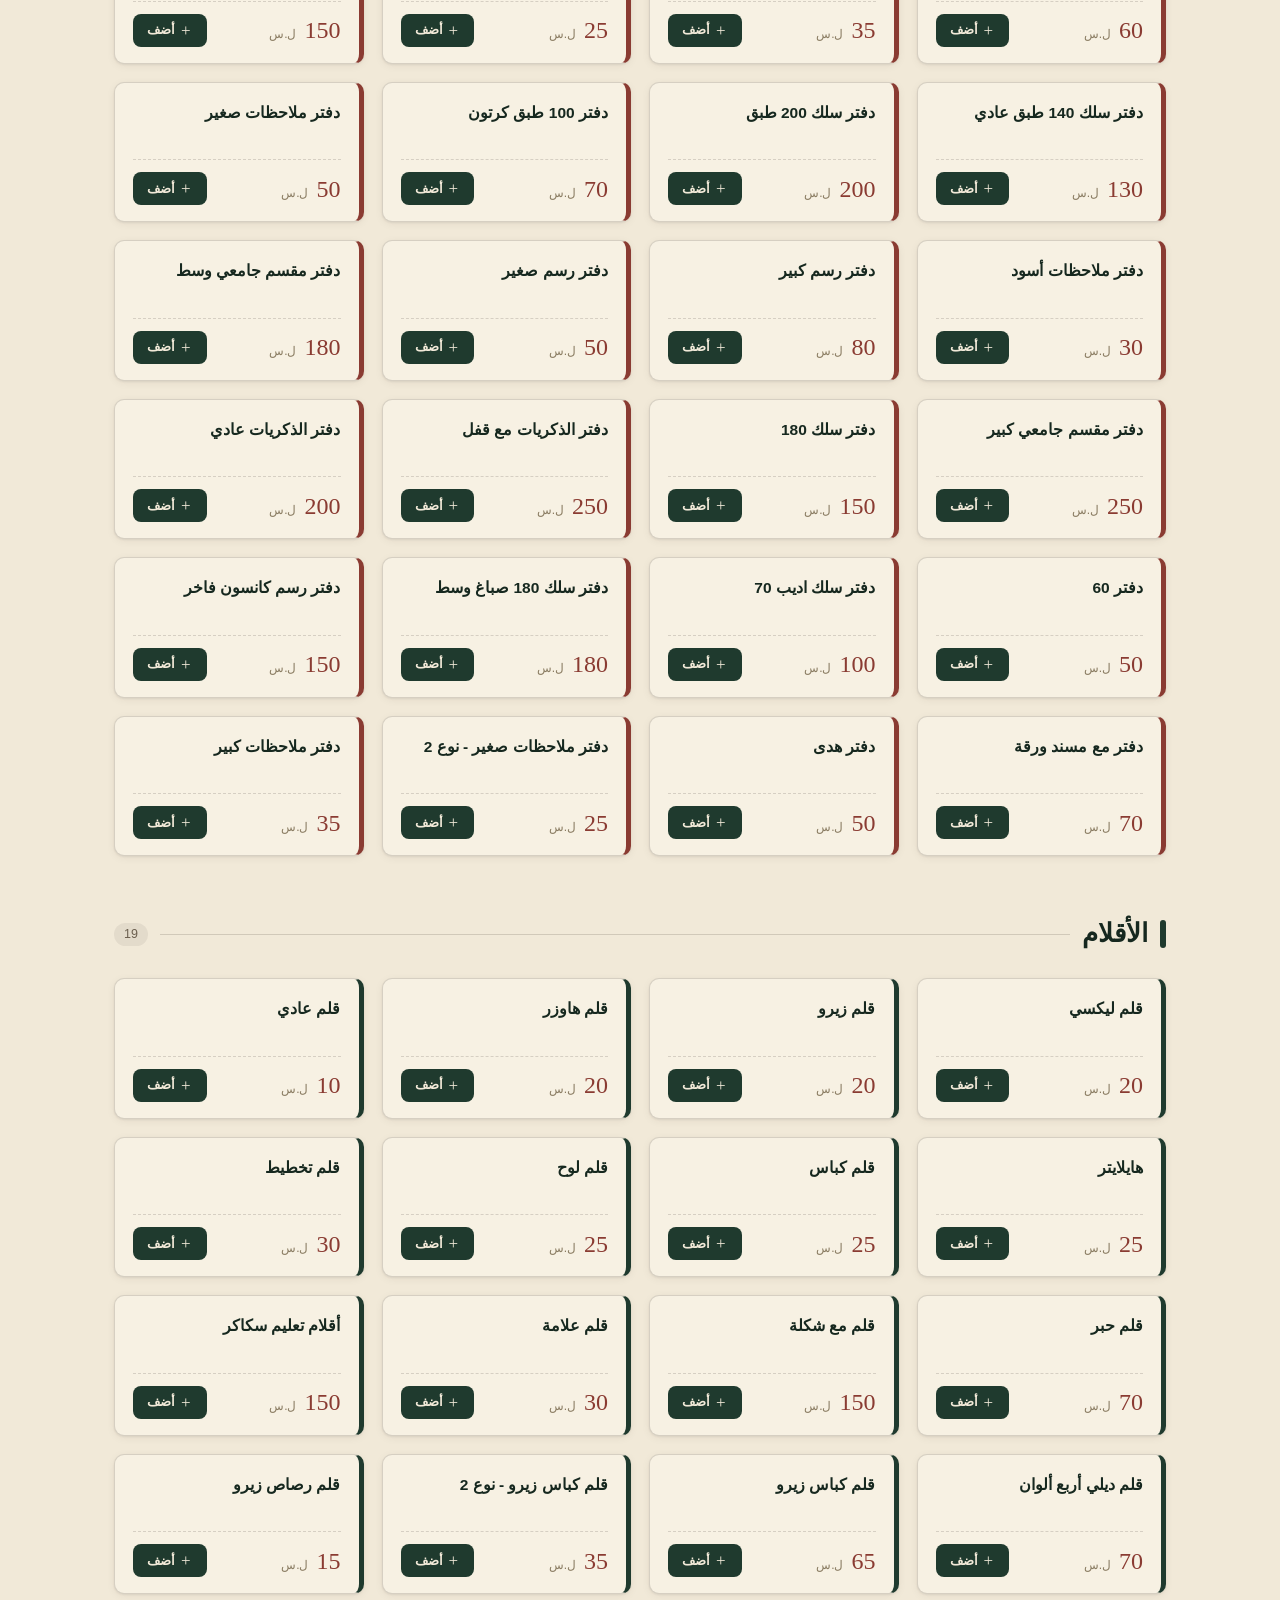
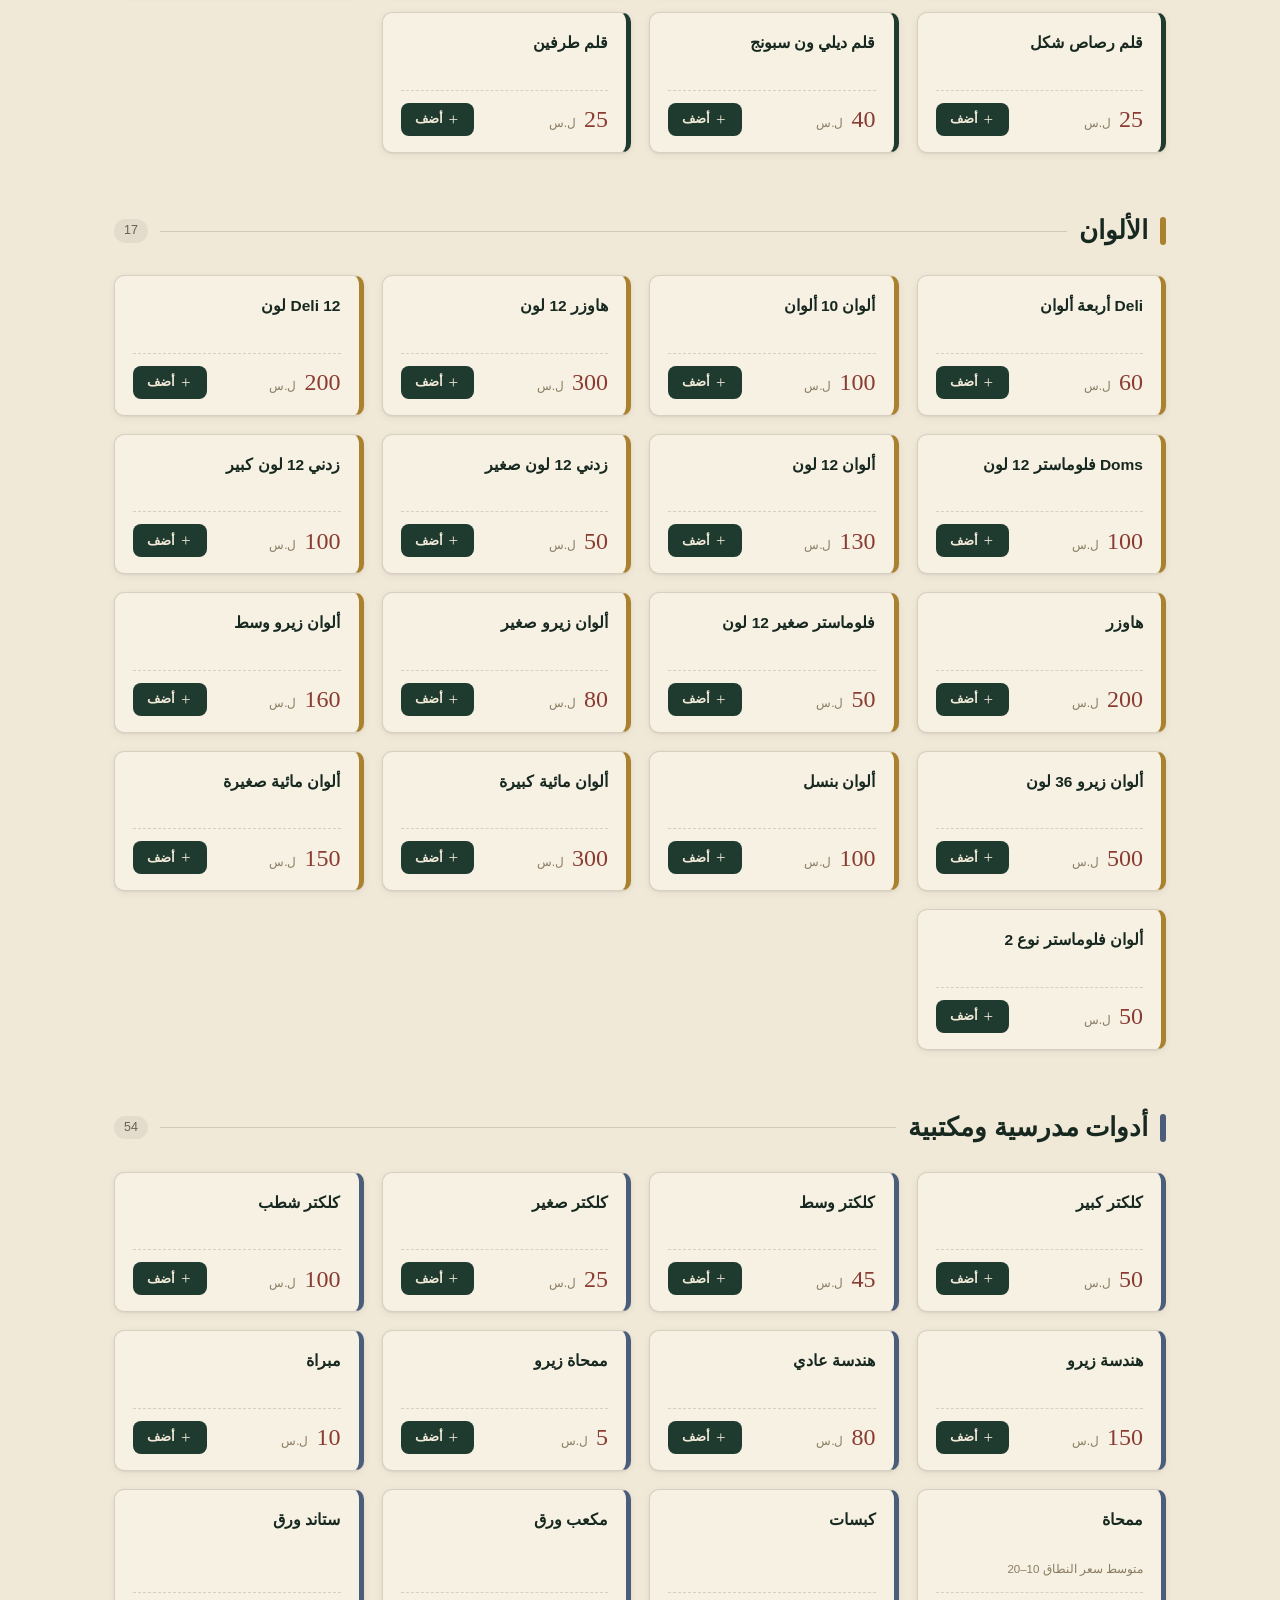
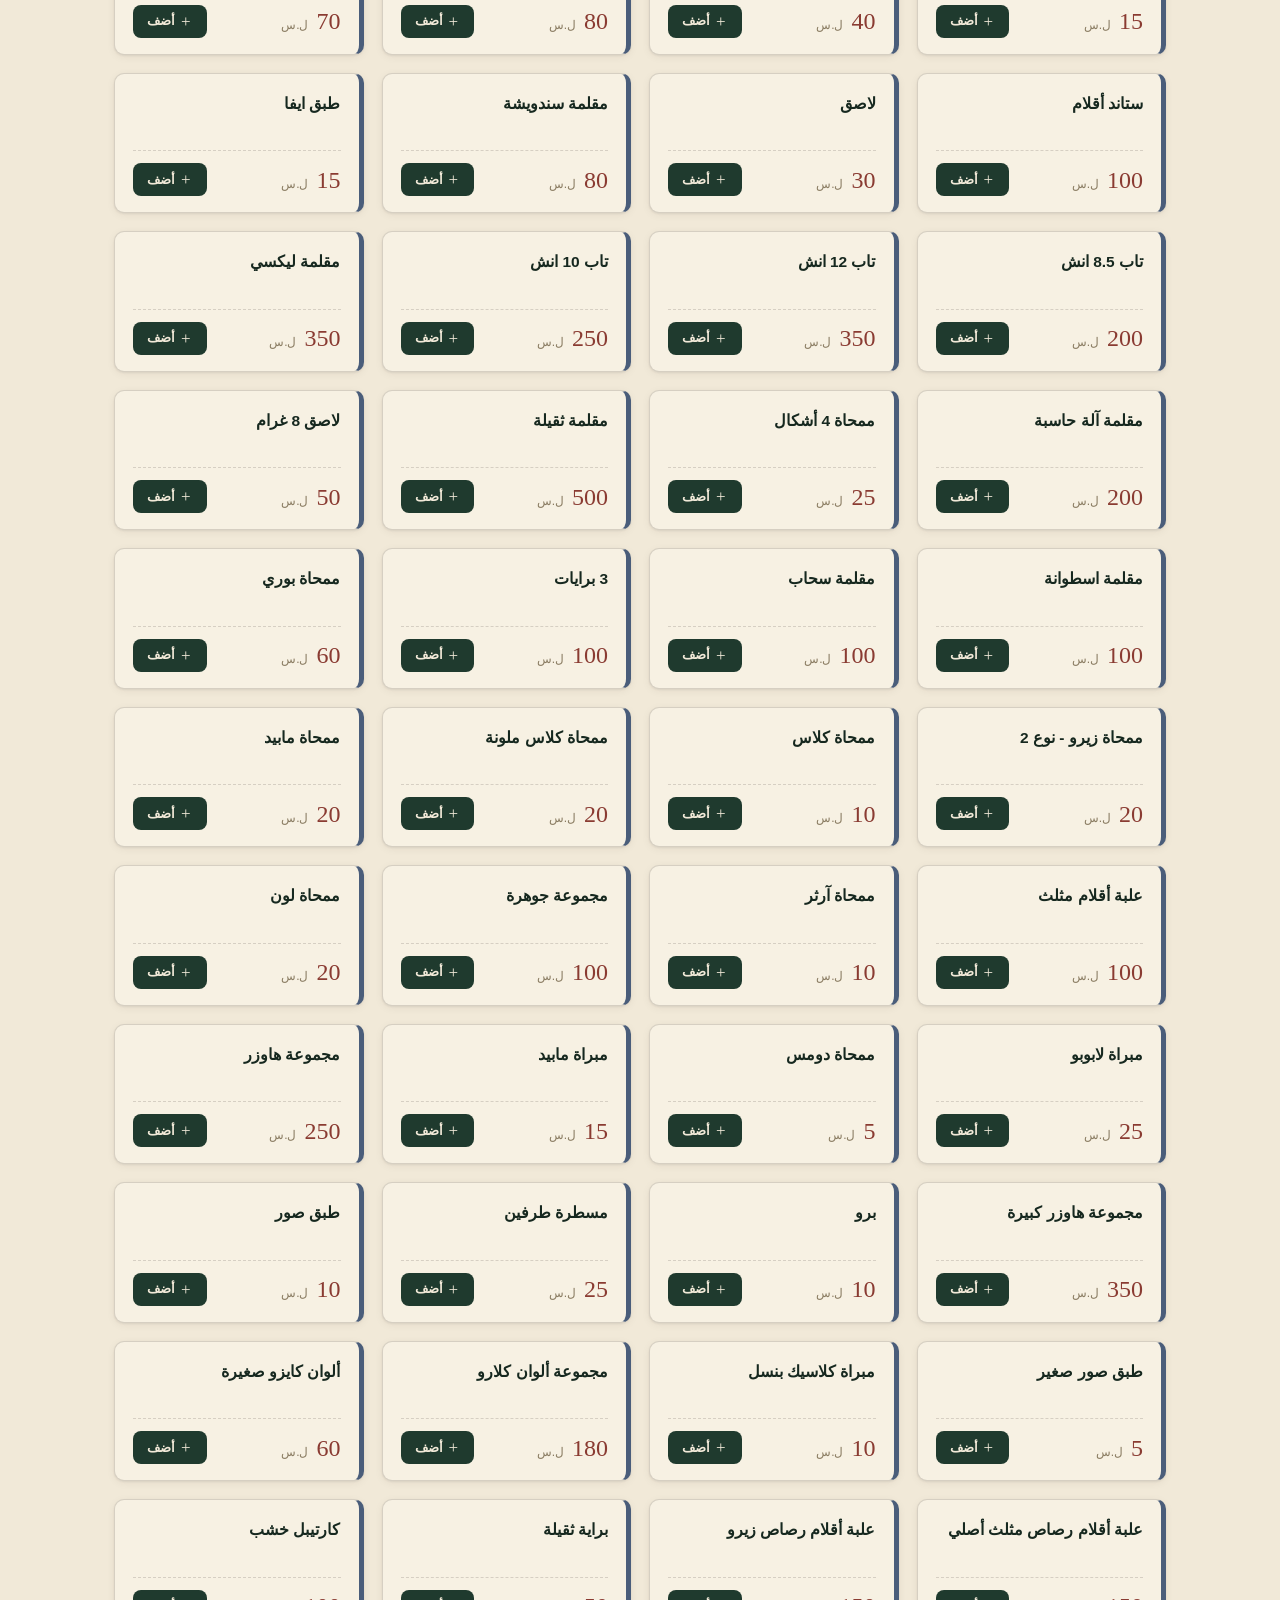
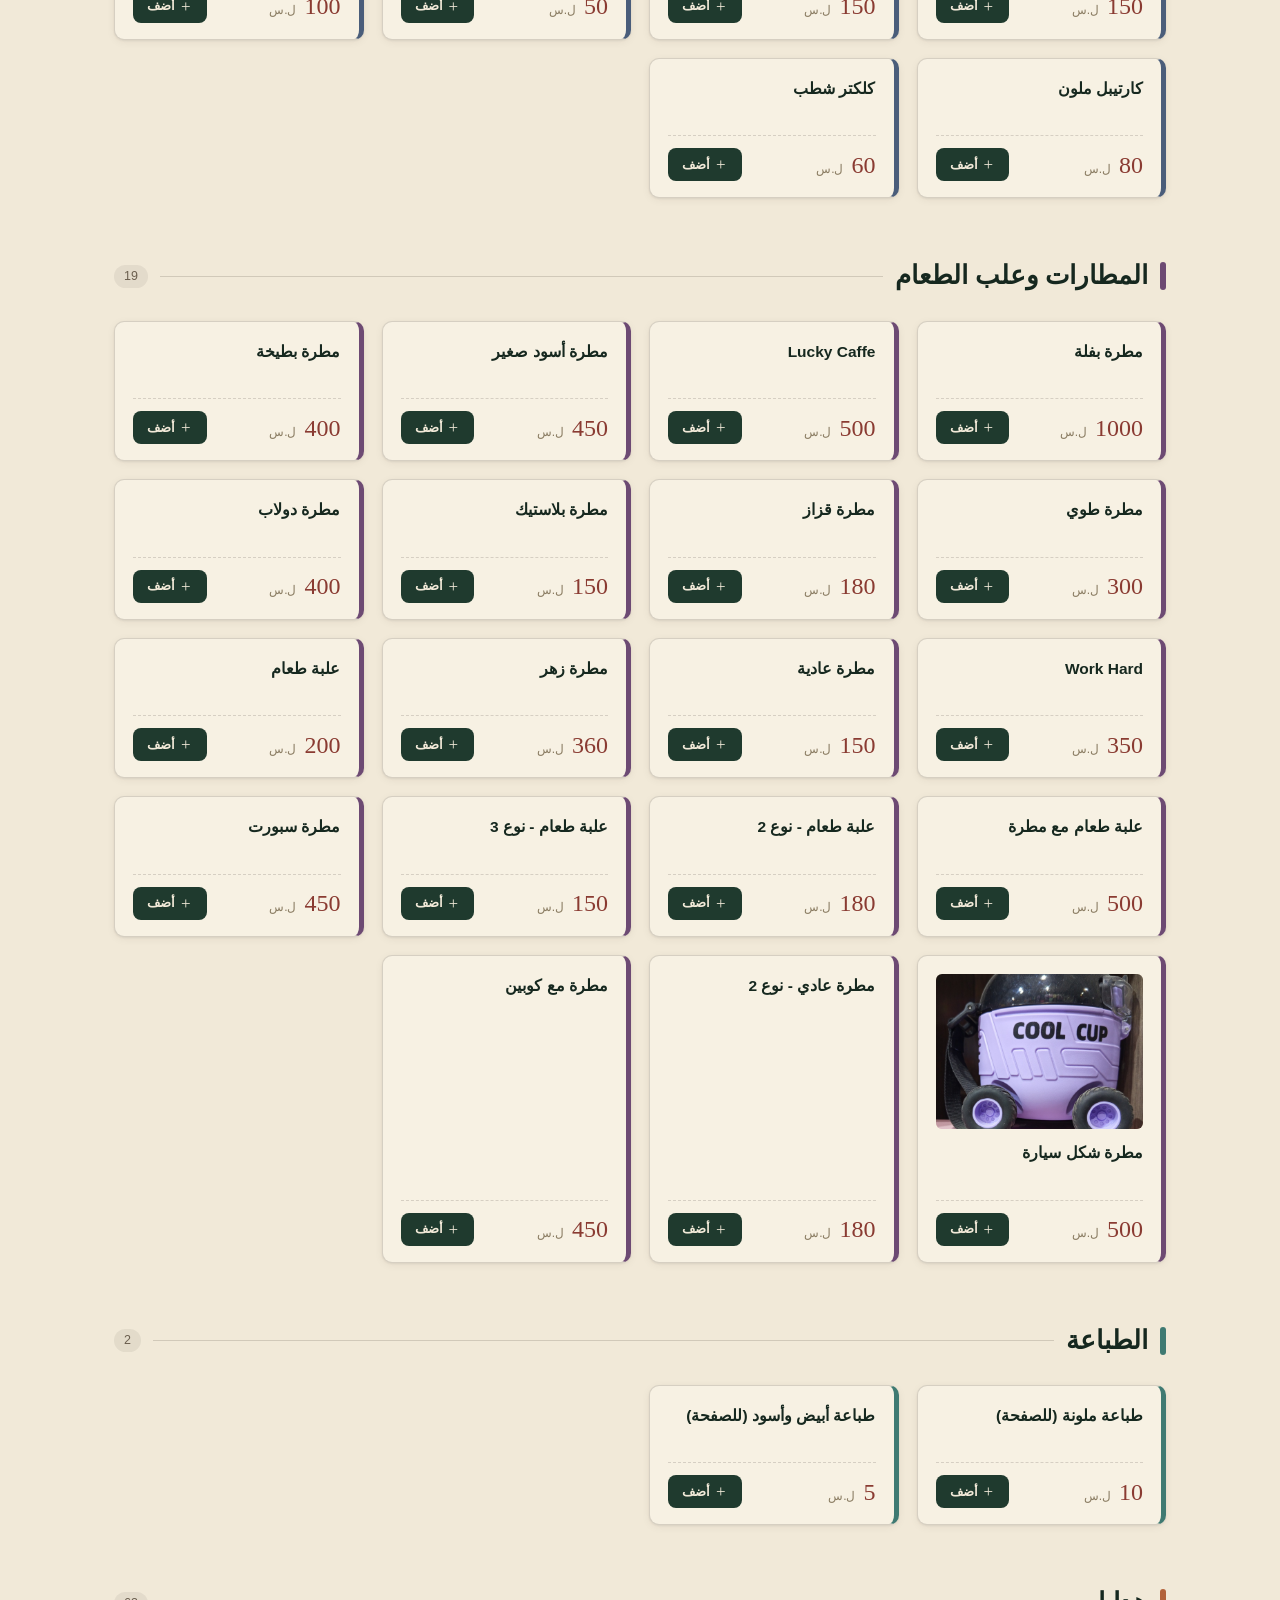
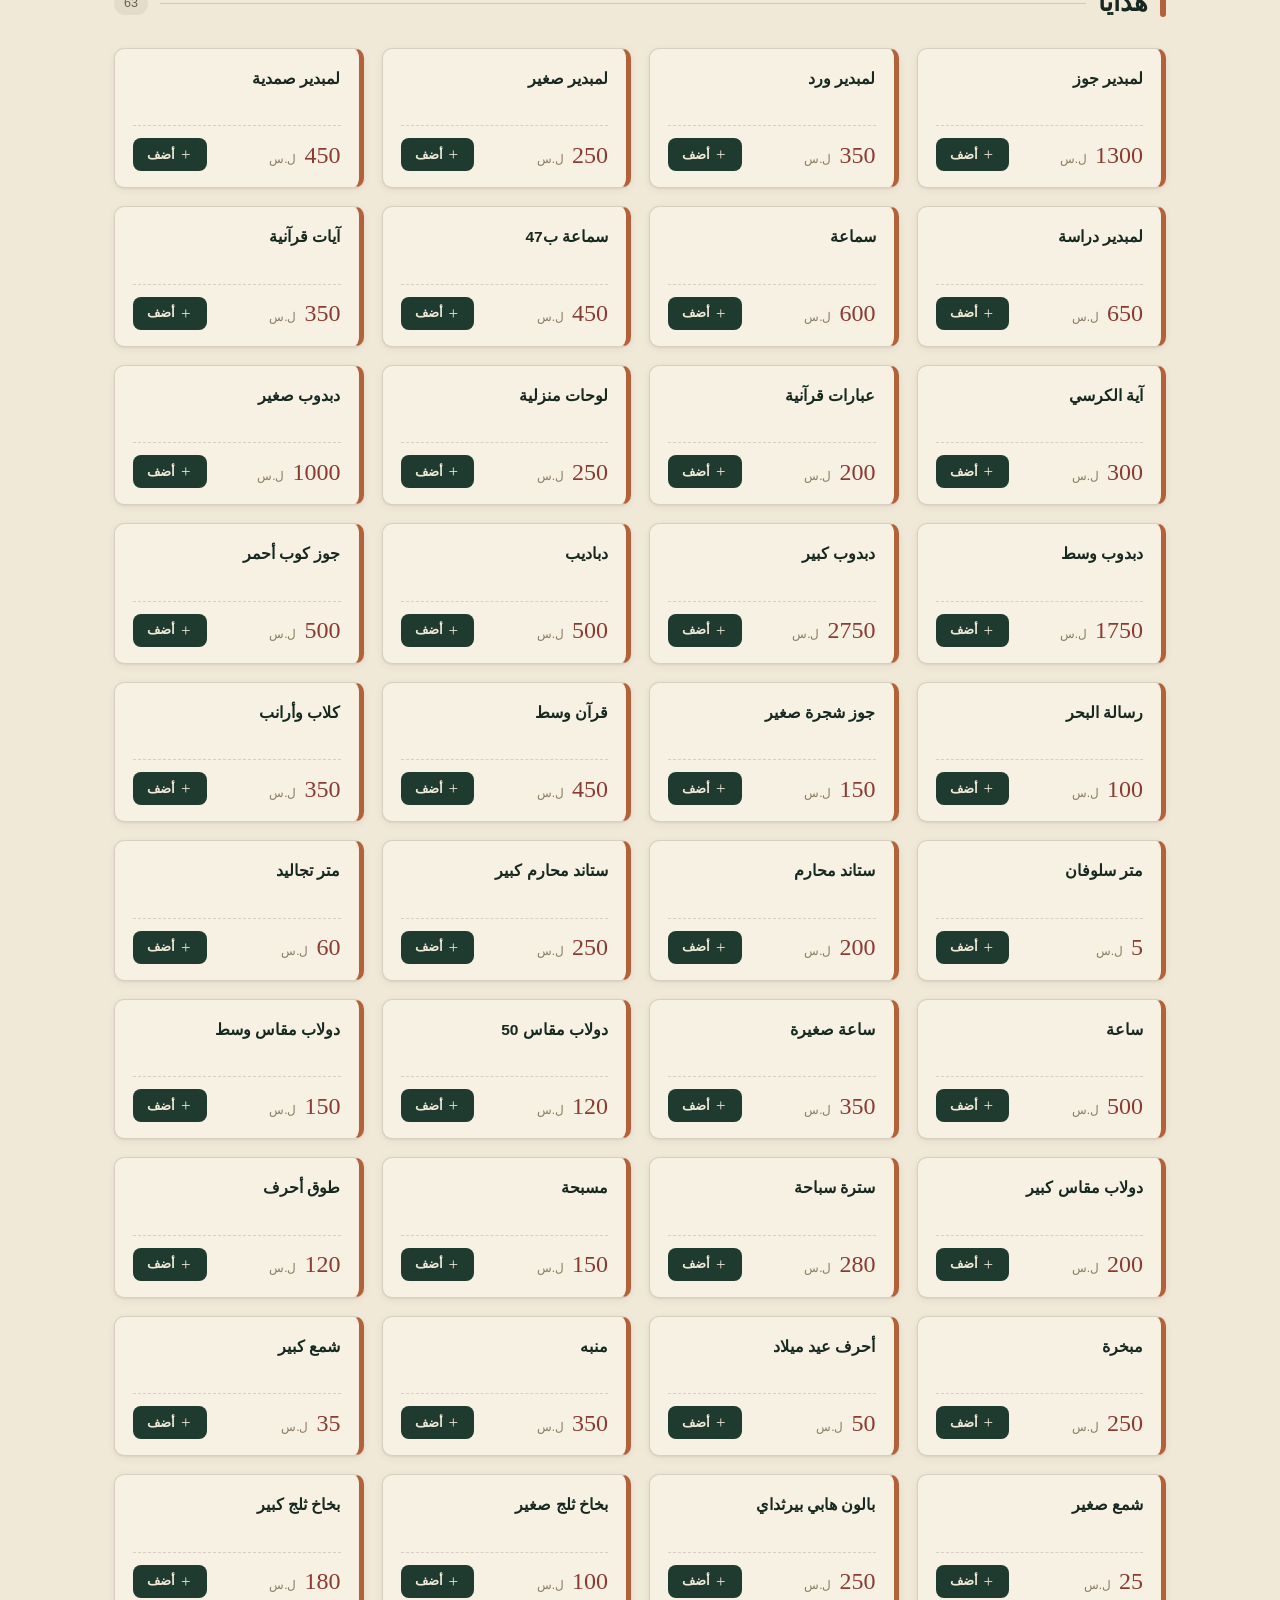
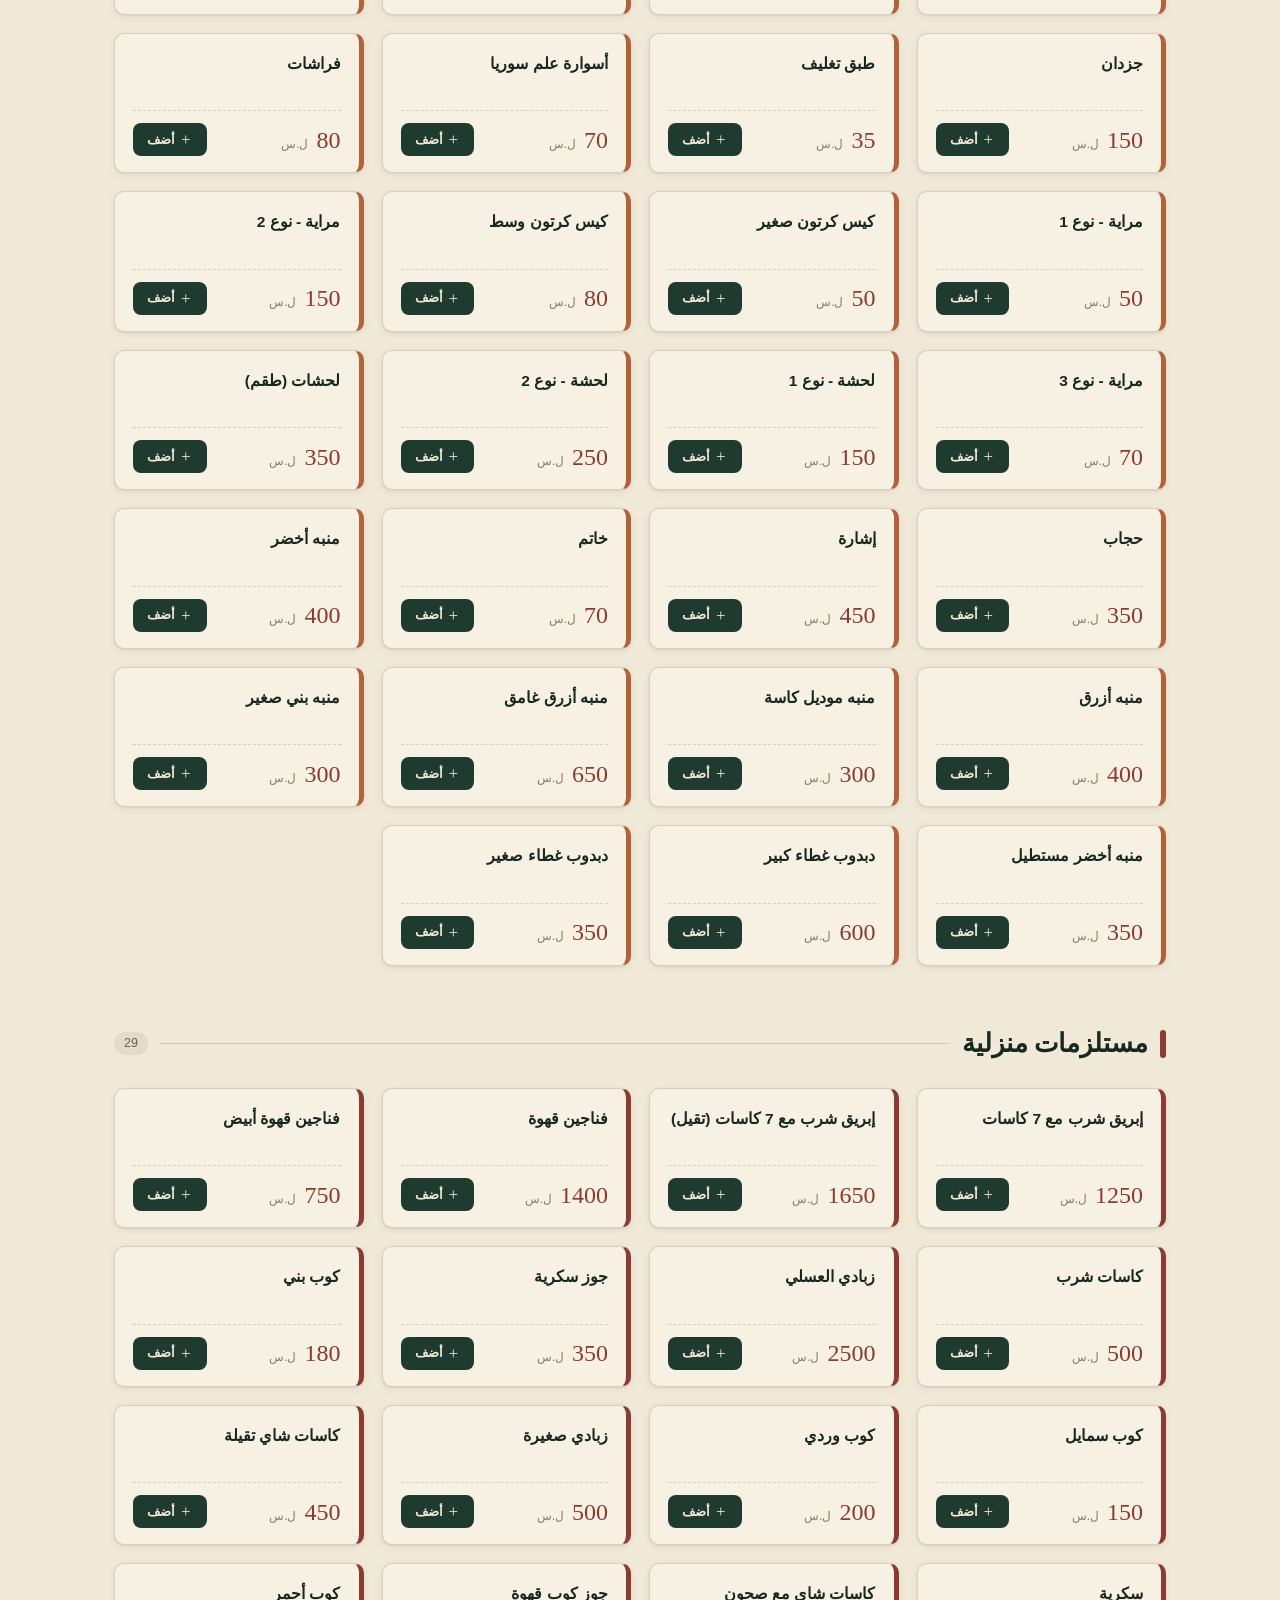
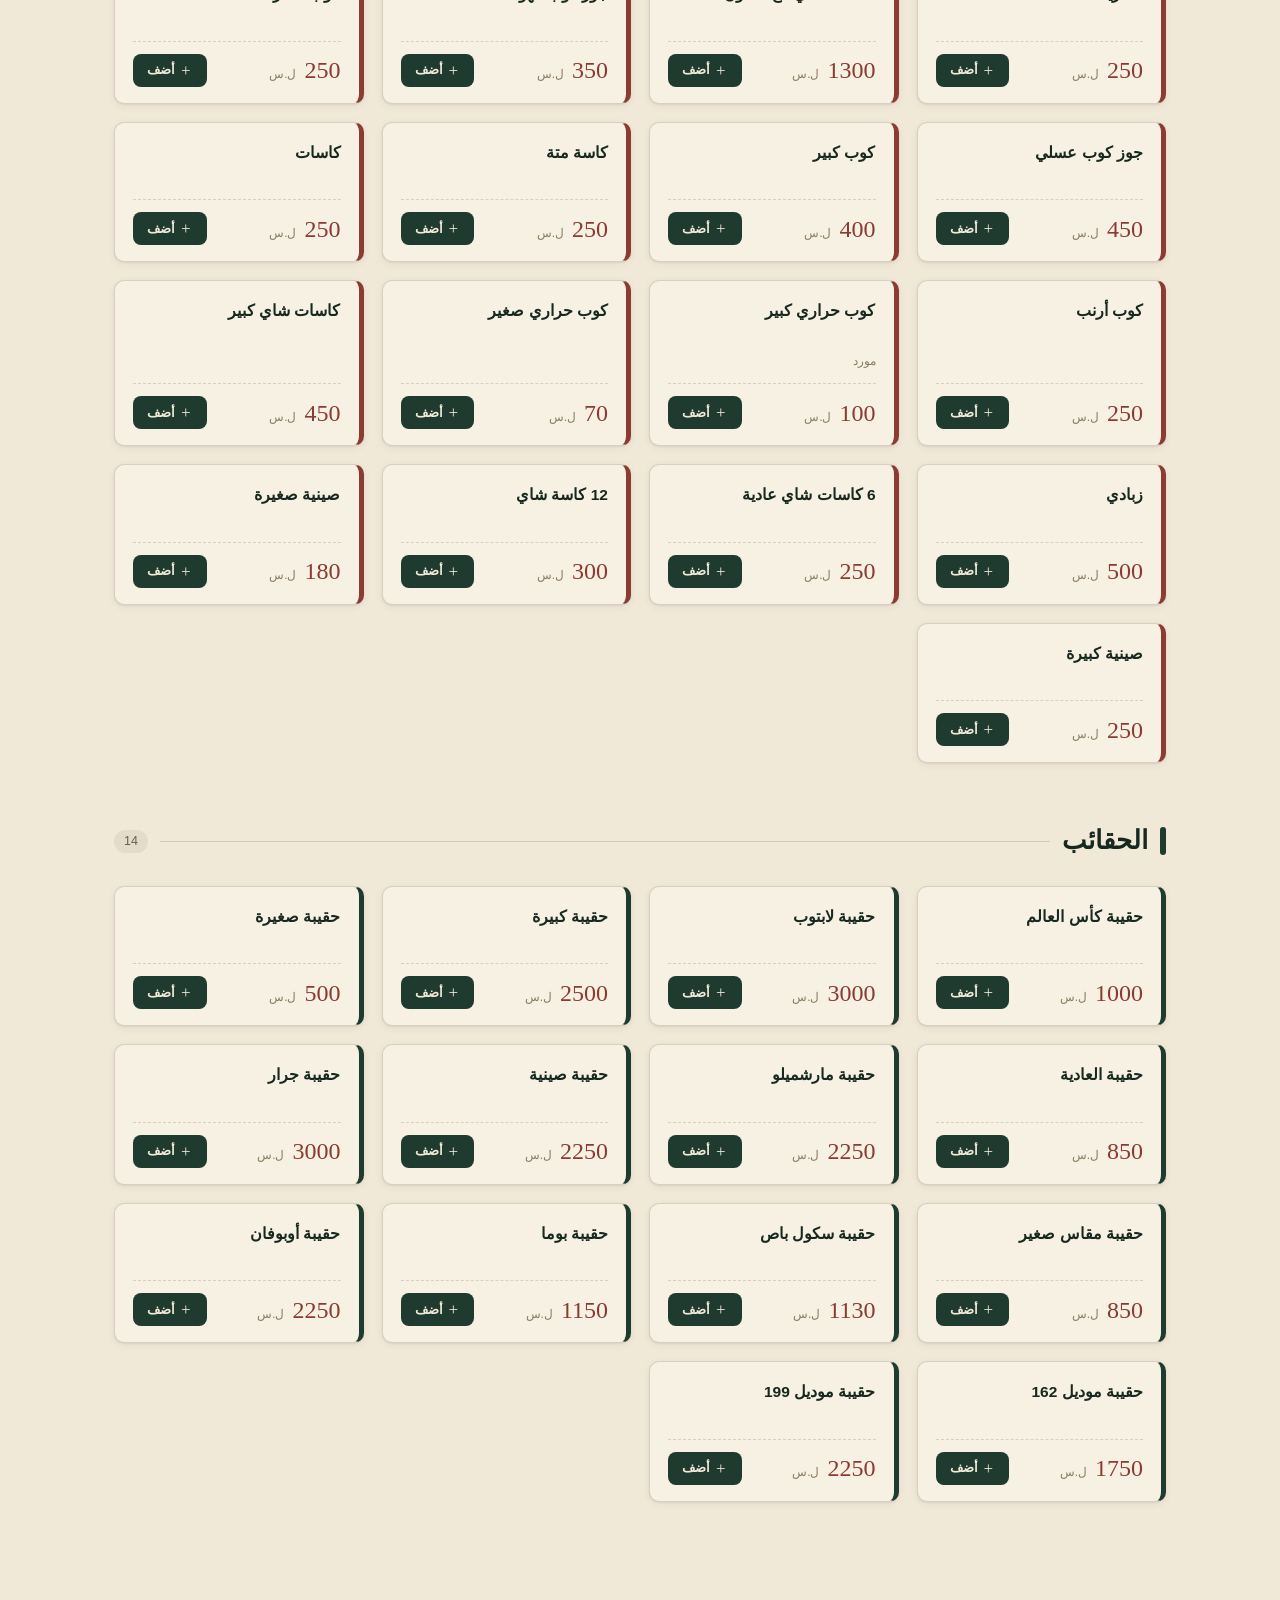
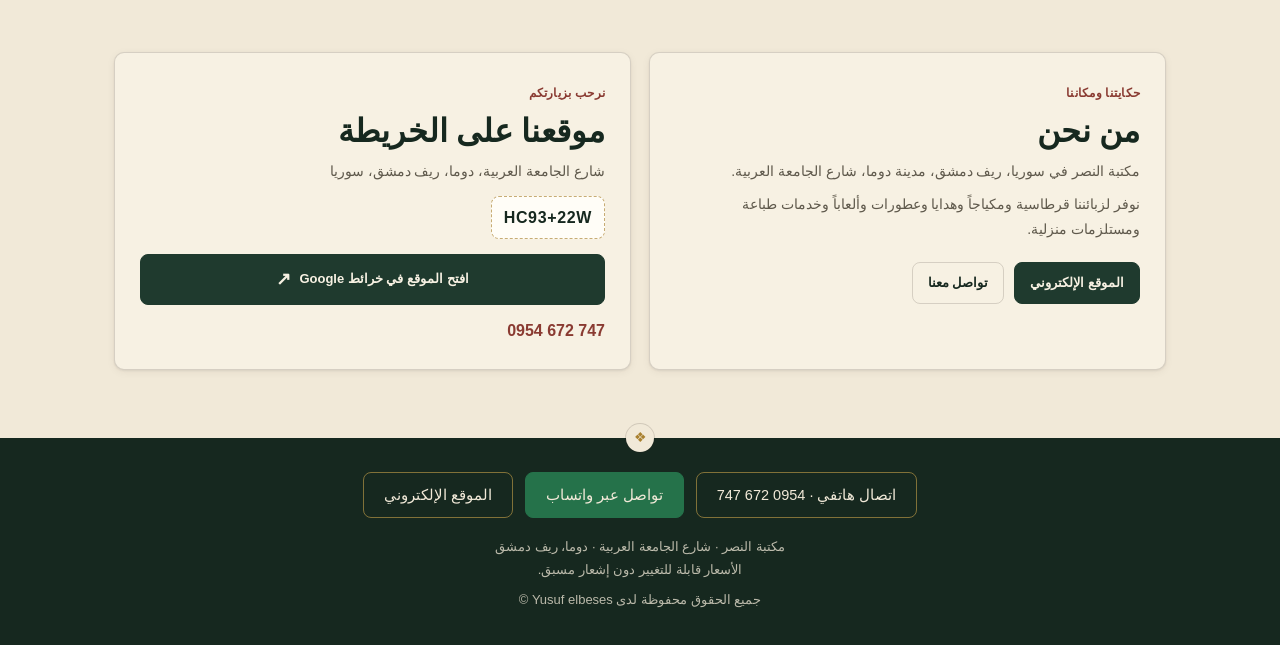
==== commit 34d5be71: "Hide visitor counter displays" ====
--- a/index.html
+++ b/index.html
@@ -13,7 +13,7 @@
 <link href="https://fonts.googleapis.com/css2?family=Amiri:wght@400;700&family=Reem+Kufi:wght@500;700&family=Tajawal:wght@300;400;500;700;900&display=swap" rel="stylesheet">
 <link rel="icon" href="data:image/svg+xml,%3Csvg xmlns='http://www.w3.org/2000/svg' viewBox='0 0 64 64'%3E%3Ccircle cx='32' cy='32' r='30' fill='%231f3a2e' stroke='%23c9a24a' stroke-width='3'/%3E%3Ctext x='32' y='44' font-size='36' text-anchor='middle' fill='%23f1e9d8' font-family='serif' font-weight='700'%3E%D9%86%3C/text%3E%3C/svg%3E">
 <link rel="stylesheet" href="style.css?v=1.4.4">
-<link rel="stylesheet" href="visitor-counter.css?v=1.0.0">
+<link rel="stylesheet" href="visitor-counter.css?v=1.0.1">
 </head>
 <body>
 
@@ -195,17 +195,10 @@
     </div>
     <p>مكتبة النصر · شارع الجامعة العربية · دوما، ريف دمشق</p>
     <p>الأسعار قابلة للتغيير دون إشعار مسبق.</p>
-    <section class="visitor-counter-panel" aria-labelledby="visitorCounterTitle">
-      <div class="visitor-counter-head">
-        <strong id="visitorCounterTitle" data-visitor-title>عداد الزيارات</strong>
-        <a class="visitor-counter-credit" href="https://visitor-badge.laobi.icu/" target="_blank" rel="noopener noreferrer">Visitor Badge</a>
-      </div>
-      <div class="visitor-counter-items">
-        <div class="visitor-counter-item"><span data-visitor-label="total">إجمالي الزيارات</span><img class="visitor-counter-badge" data-visitor-counter="total" alt="شارة إجمالي الزيارات" width="100" height="24"></div>
-        <div class="visitor-counter-item" data-counter-row="instagram" hidden><span data-visitor-label="instagram">زيارات عبر إنستغرام</span><img class="visitor-counter-badge" data-visitor-counter="instagram" alt="شارة زيارات إنستغرام" width="100" height="24"></div>
-      </div>
-      <p class="visitor-counter-note" data-visitor-note>يستخدم الموقع خدمة عدّ خارجية لتقدير جلسات الزيارة؛ الأرقام ليست عدد الأشخاص أو عمليات الشراء. يظهر عداد إنستغرام عند فتح الرابط الموسوم.</p>
-    </section>
+    <div class="visitor-counter-tracker" aria-hidden="true">
+      <img data-visitor-counter="total" alt="" width="1" height="1">
+      <span data-counter-row="instagram" hidden><img data-visitor-counter="instagram" alt="" width="1" height="1"></span>
+    </div>
     <p class="copyright">جميع الحقوق محفوظة لدى Yusuf elbeses ©</p>
   </div>
 </footer>
@@ -324,6 +317,6 @@
 <script src="security.js?v=1.0.0"></script>
 <script src="settings.js?v=1.4.0"></script>
 <script src="script.js?v=1.4.4"></script>
-<script src="visitor-counter.js?v=1.0.0"></script>
+<script src="visitor-counter.js?v=1.0.1"></script>
 </body>
 </html>
--- a/visitor-counter.css
+++ b/visitor-counter.css
@@ -1 +1 @@
-.visitor-counter-panel{margin:22px 0 12px;padding:16px 18px;border:1px solid rgba(31,58,46,.16);border-radius:12px;background:rgba(255,253,248,.88);color:#24352a}.visitor-counter-head{display:flex;align-items:center;justify-content:space-between;gap:12px;margin-bottom:12px}.visitor-counter-head strong{font-size:15px;color:#1f3a2e}.visitor-counter-credit{font-size:11px;color:#777060;text-decoration:none}.visitor-counter-credit:hover{text-decoration:underline}.visitor-counter-items{display:flex;flex-wrap:wrap;gap:12px}.visitor-counter-item{min-height:48px;display:flex;align-items:center;justify-content:space-between;gap:12px;padding:8px 12px;border:1px solid rgba(31,58,46,.12);border-radius:9px;background:#fff;flex:1 1 220px}.visitor-counter-item[hidden]{display:none}.visitor-counter-item span{font-size:13px;font-weight:700;color:#24352a}.visitor-counter-badge{display:block;width:auto;height:24px;min-width:70px;max-width:100%;object-fit:contain}.visitor-counter-note{margin:11px 0 0;font-size:11px;line-height:1.55;color:#706656}.visitor-counter-panel a:focus-visible{outline:2px solid #a9812f;outline-offset:3px}.download-footer{display:block}.download-footer .visitor-counter-panel{margin:20px 0 14px}.download-footer-credits{display:flex;justify-content:space-between;gap:14px;padding-top:13px;border-top:1px solid rgba(36,53,42,.15)}@media(max-width:520px){.visitor-counter-panel{padding:14px 12px}.visitor-counter-item{flex-basis:100%;min-height:44px}.visitor-counter-head{align-items:flex-start}.download-footer-credits{flex-direction:column;gap:5px}}
+.visitor-counter-tracker{position:fixed!important;inset-inline-start:-10000px!important;top:0!important;width:1px!important;height:1px!important;padding:0!important;margin:0!important;overflow:hidden!important;clip-path:inset(50%)!important;white-space:nowrap!important;opacity:0!important;pointer-events:none!important}.visitor-counter-tracker img{display:block!important;width:1px!important;height:1px!important}
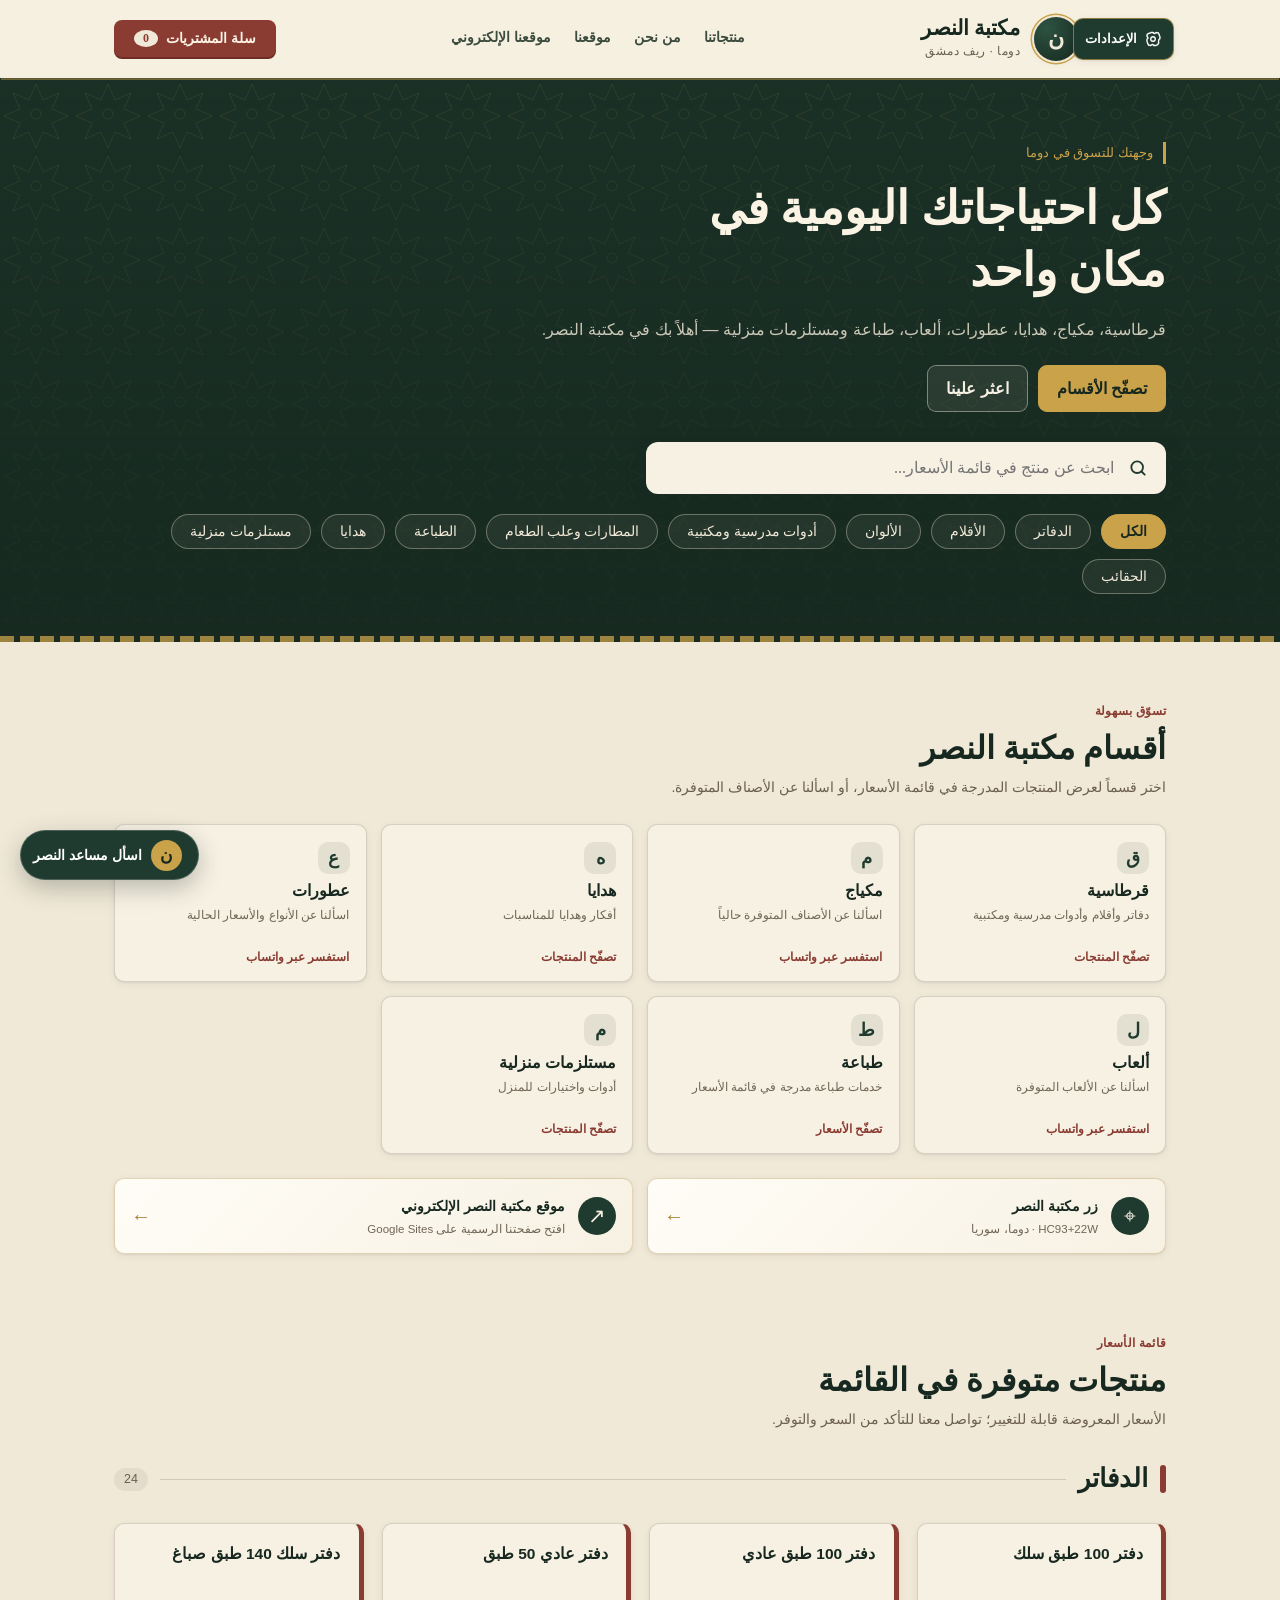
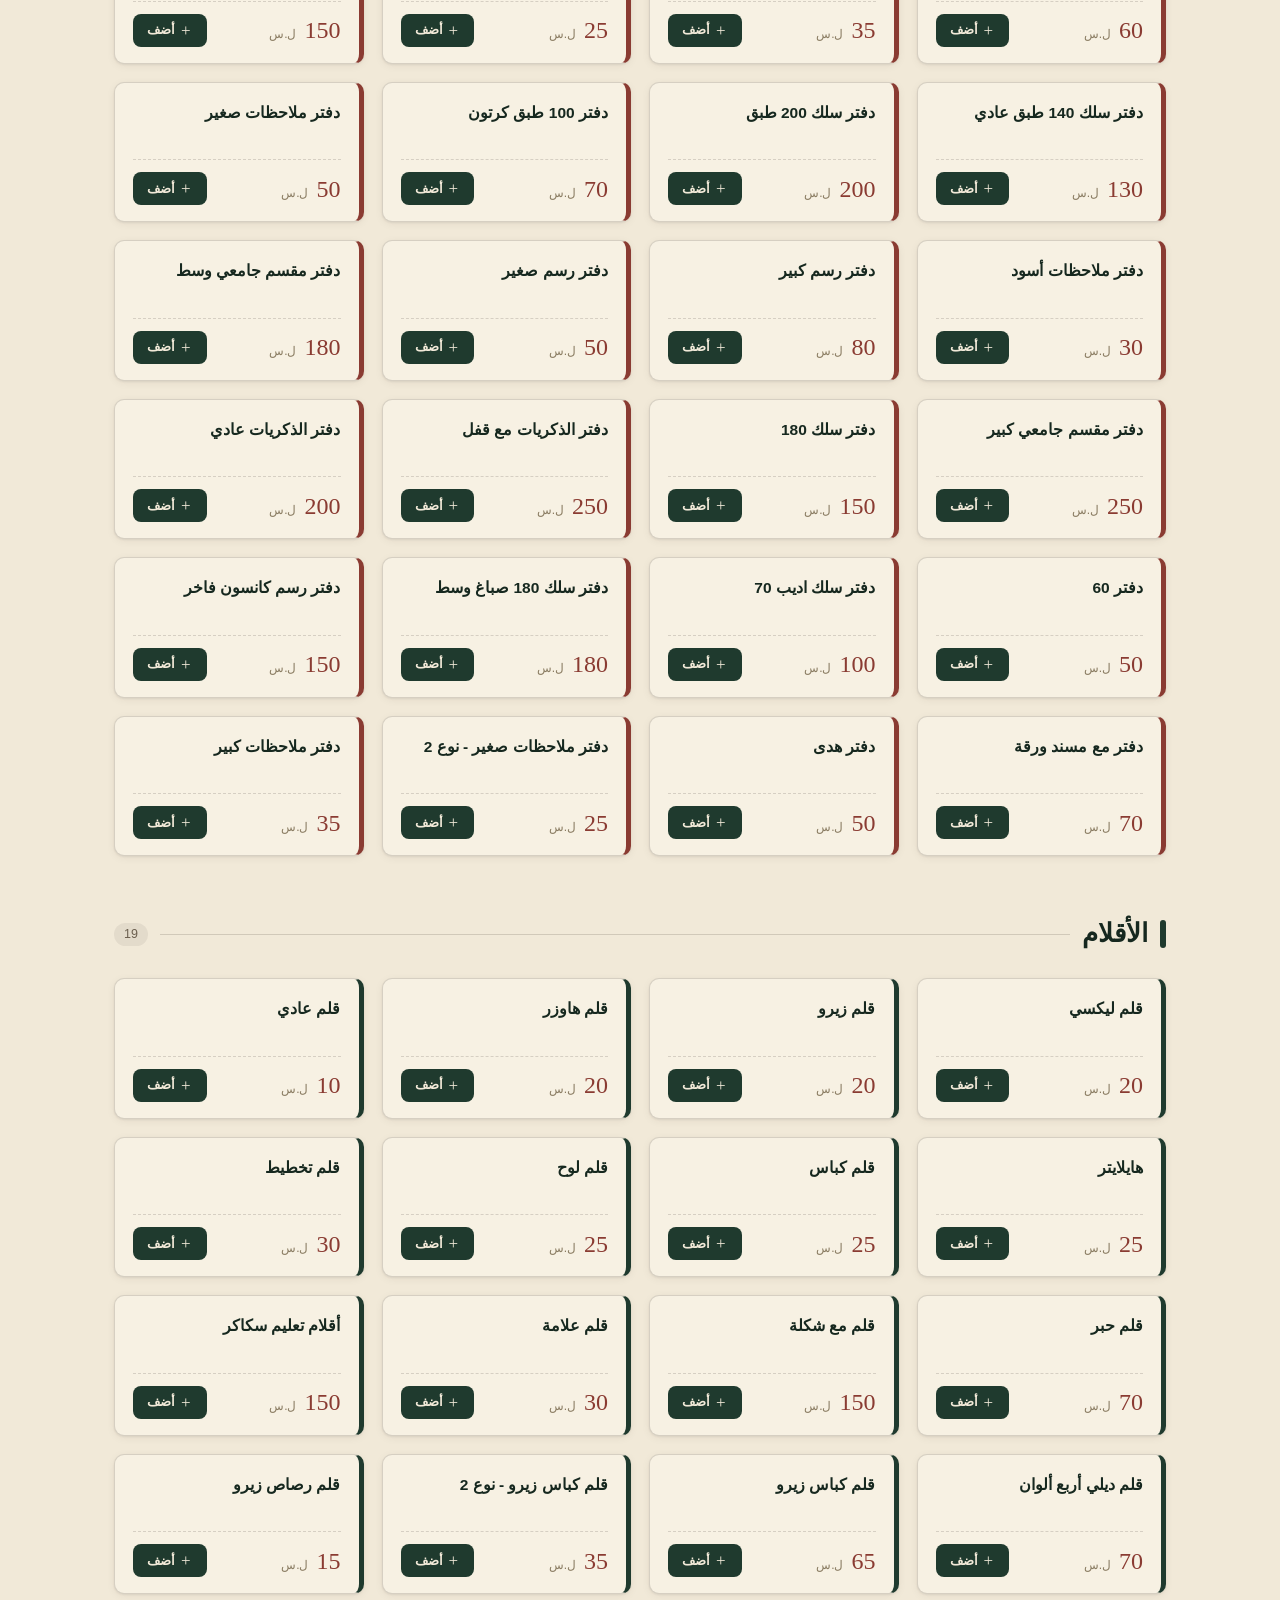
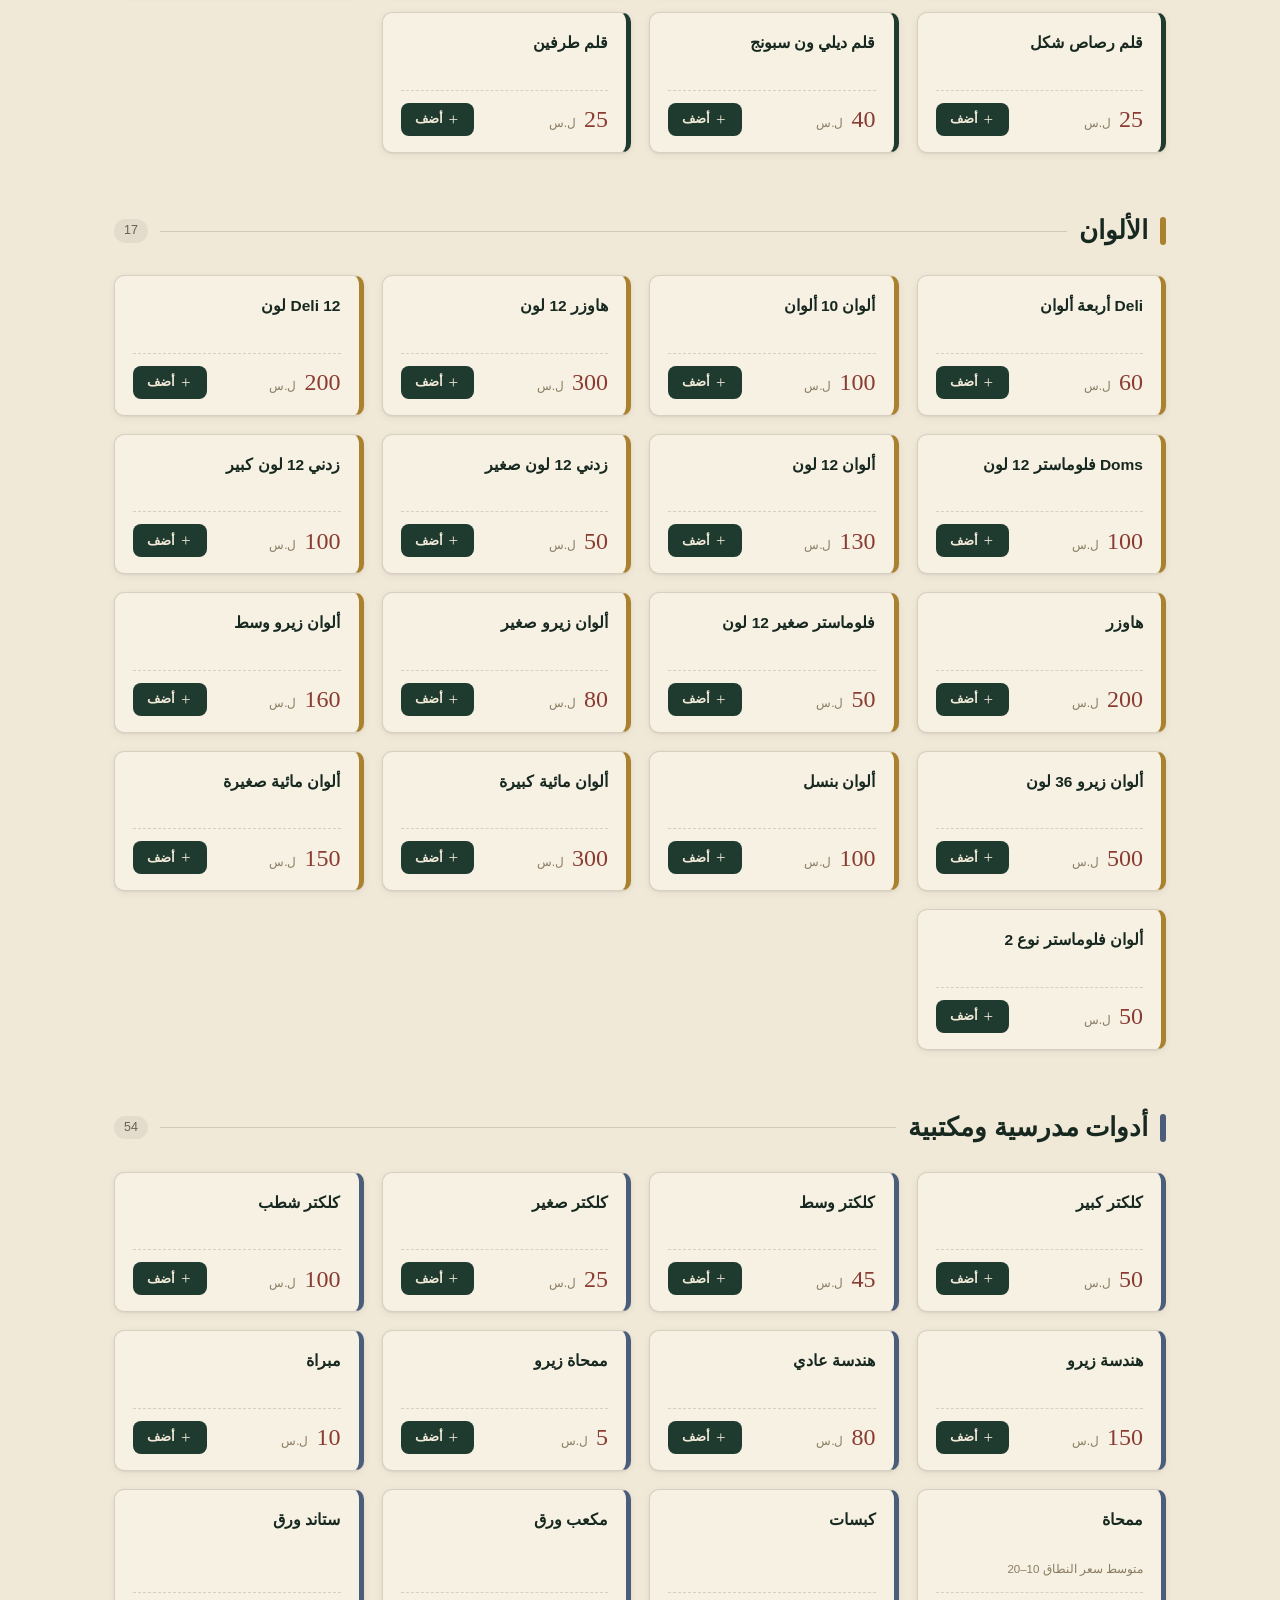
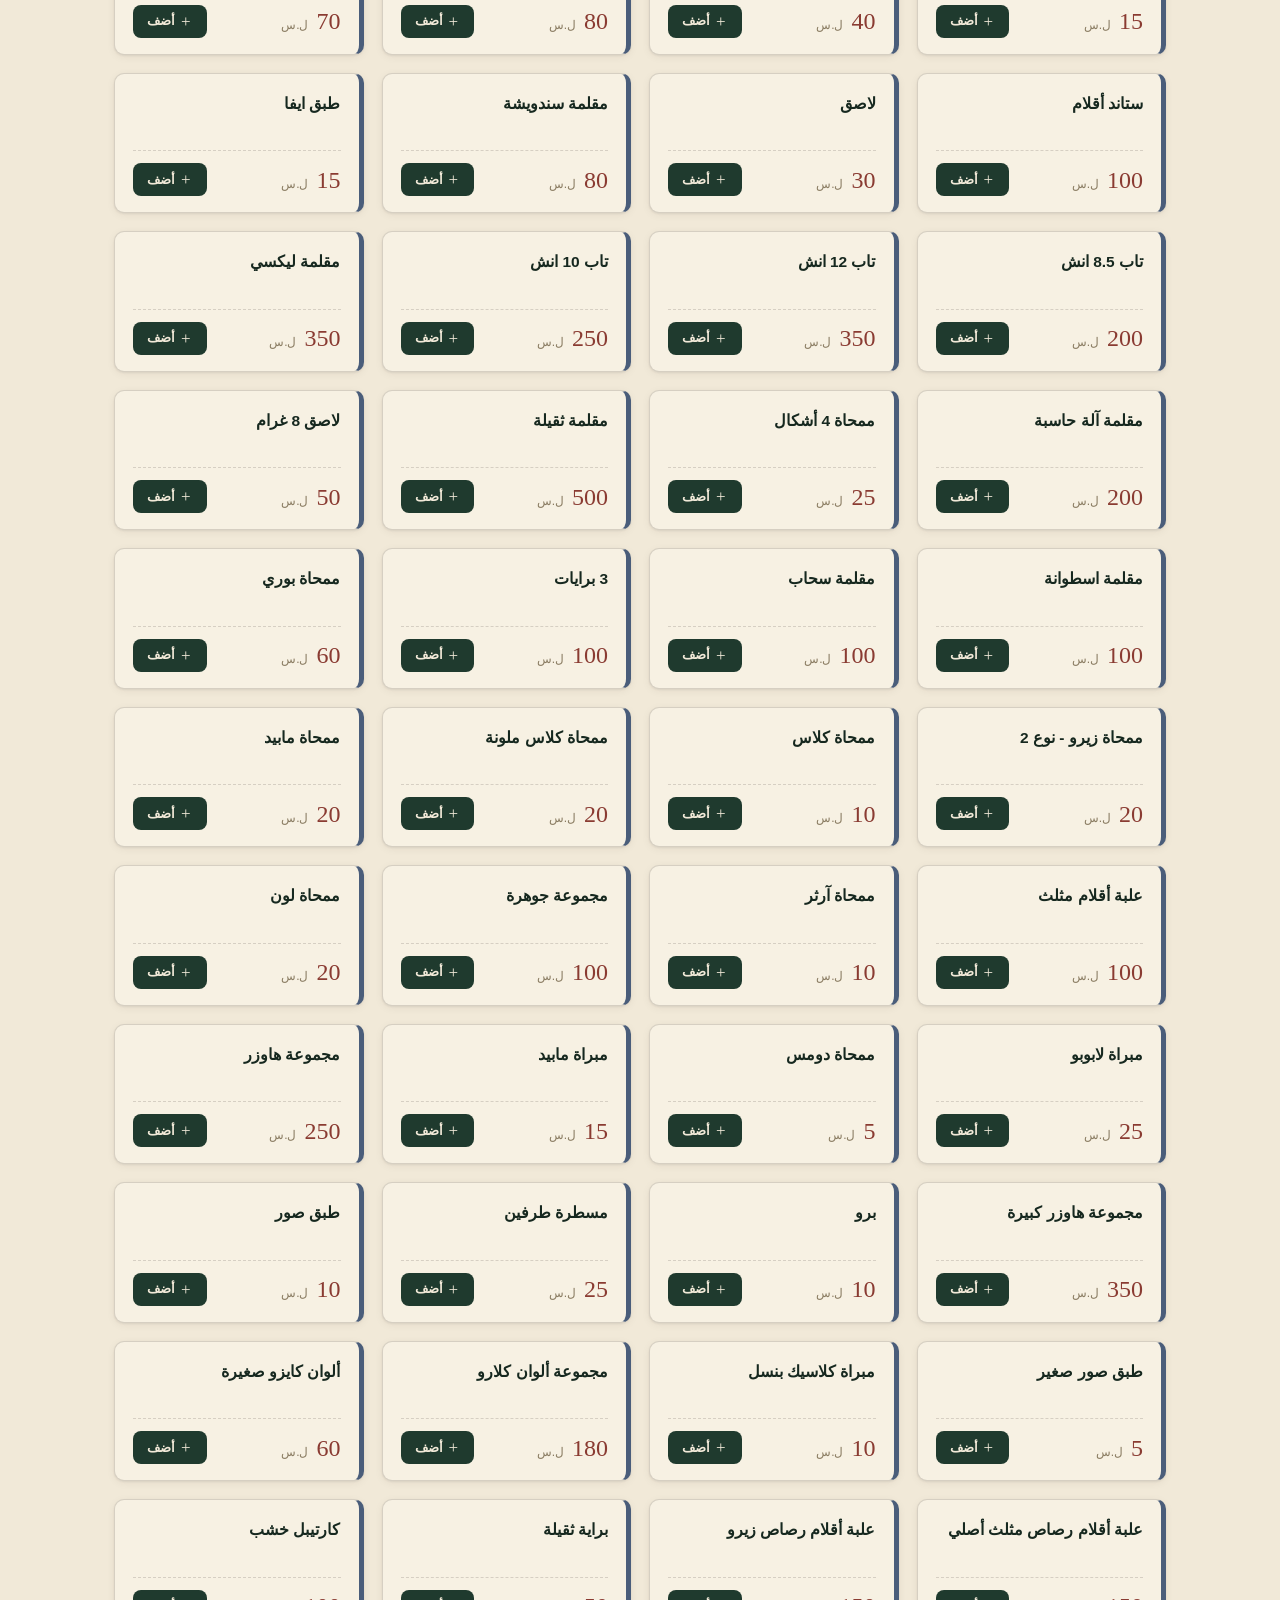
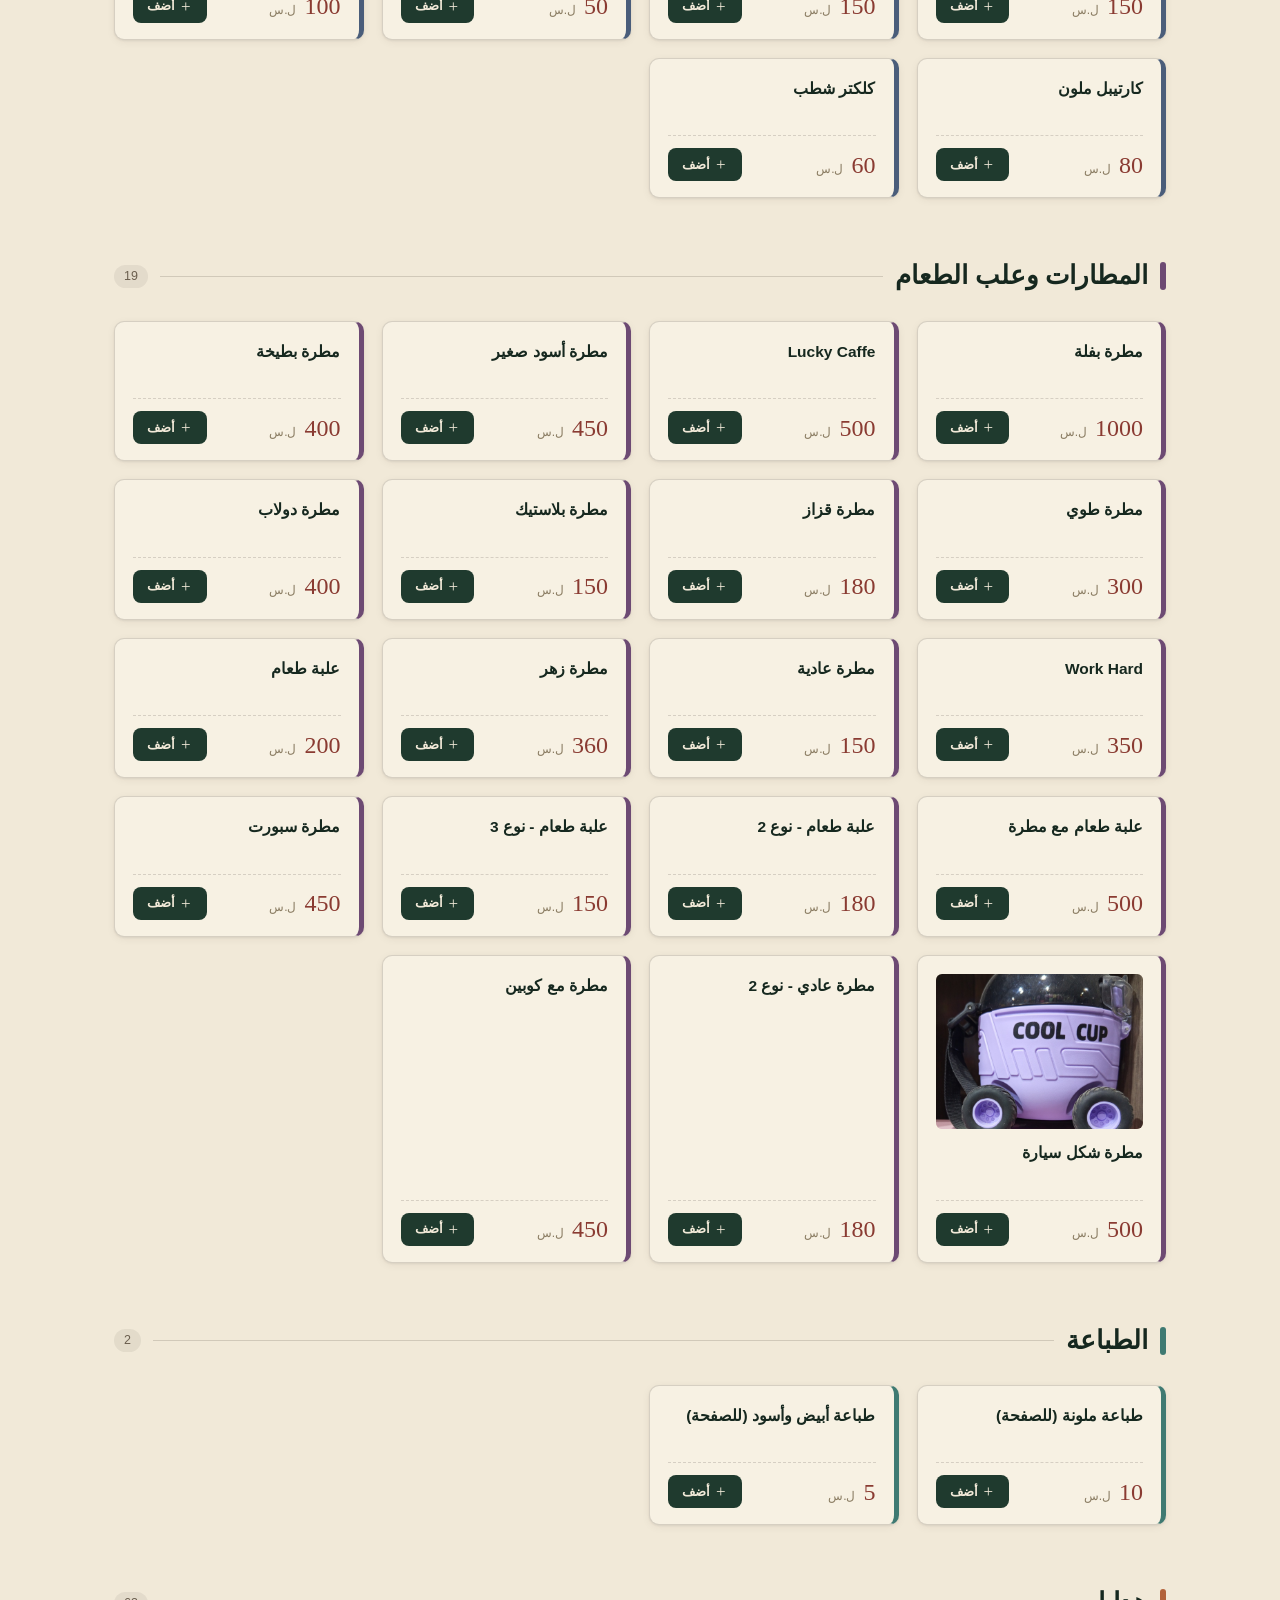
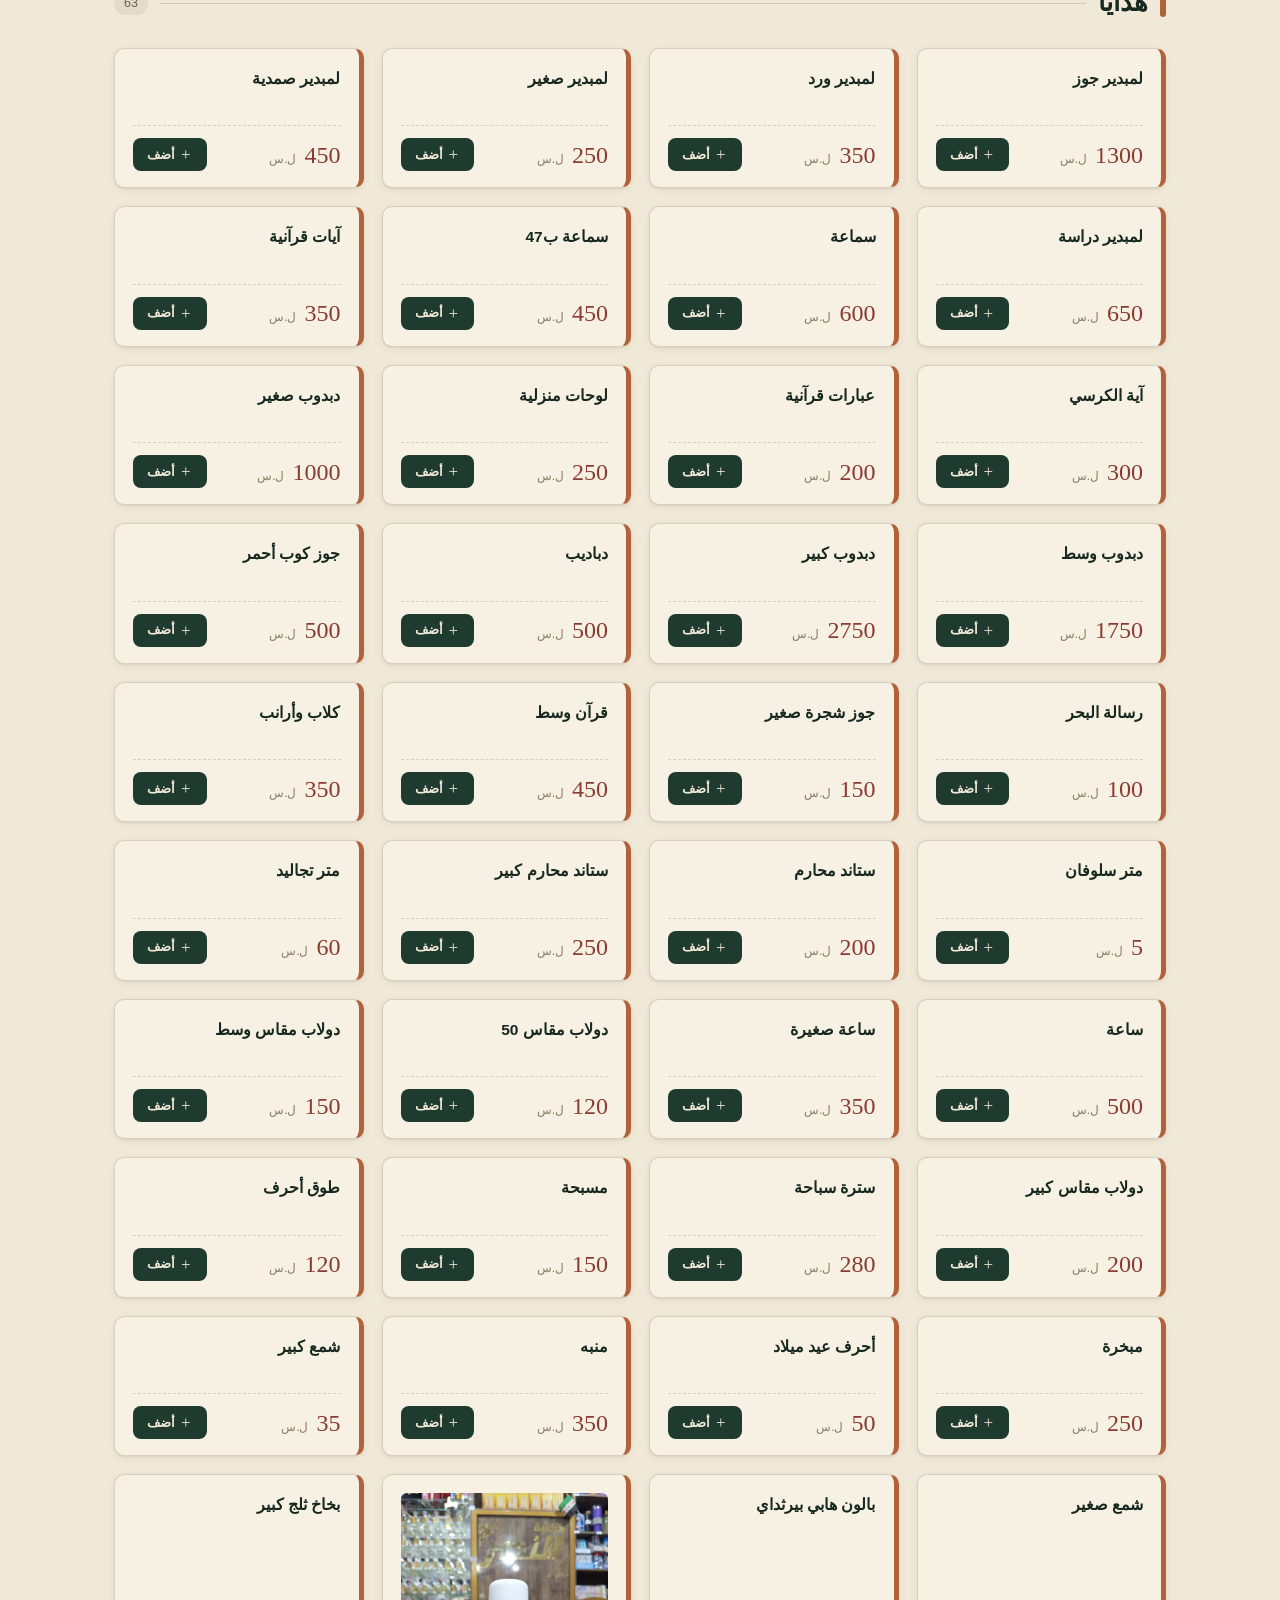
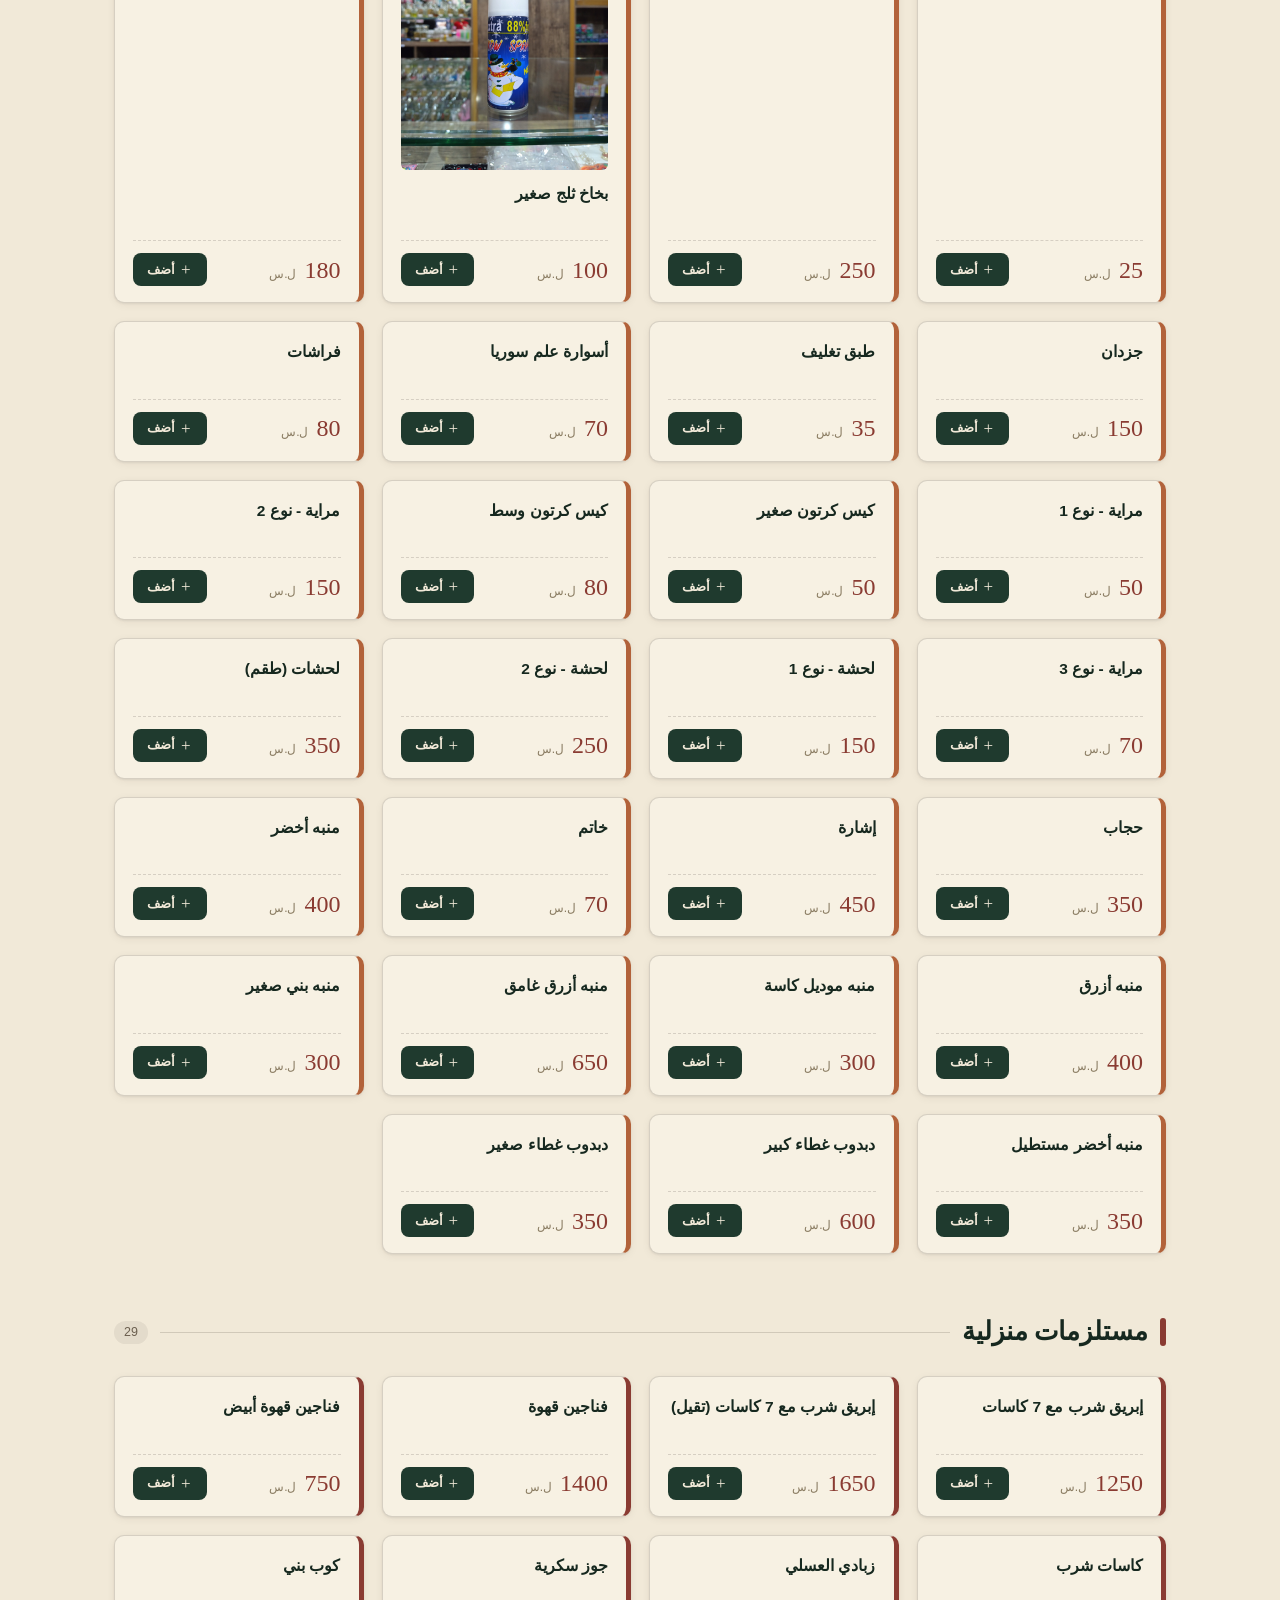
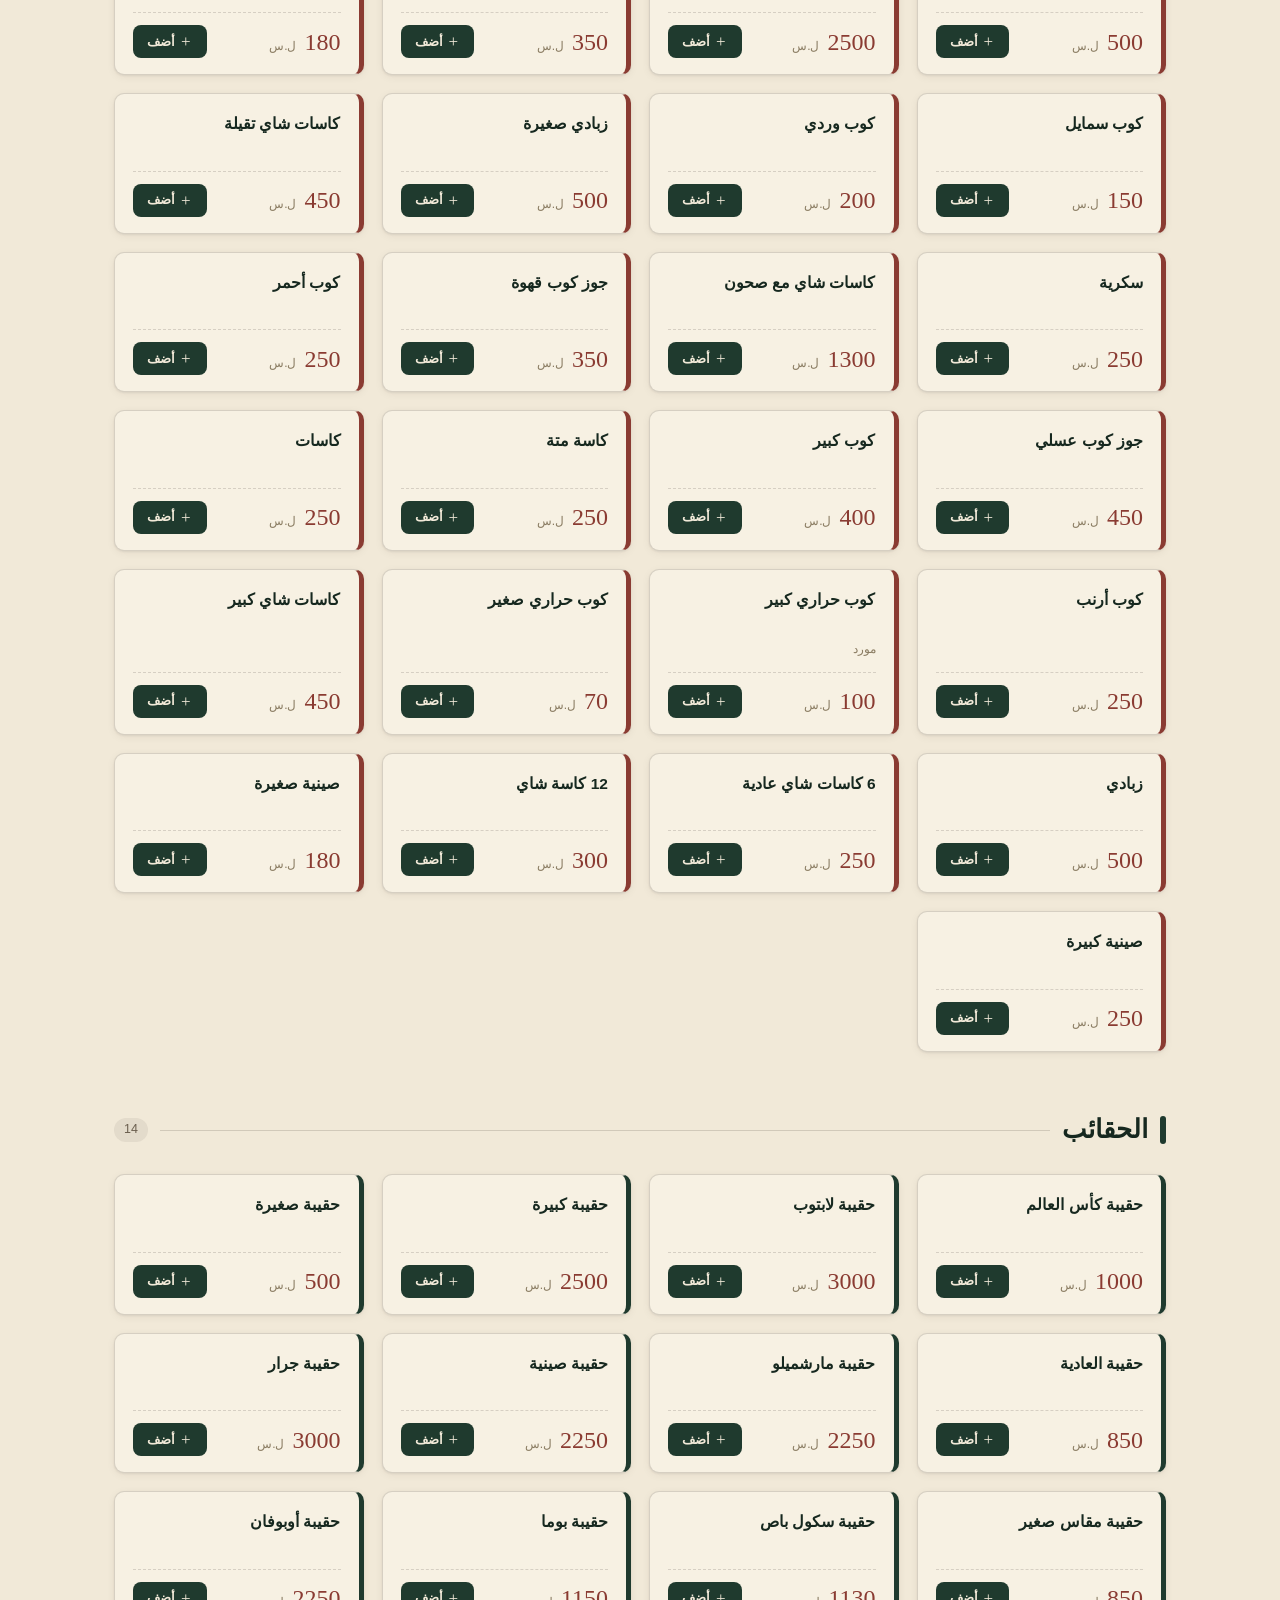
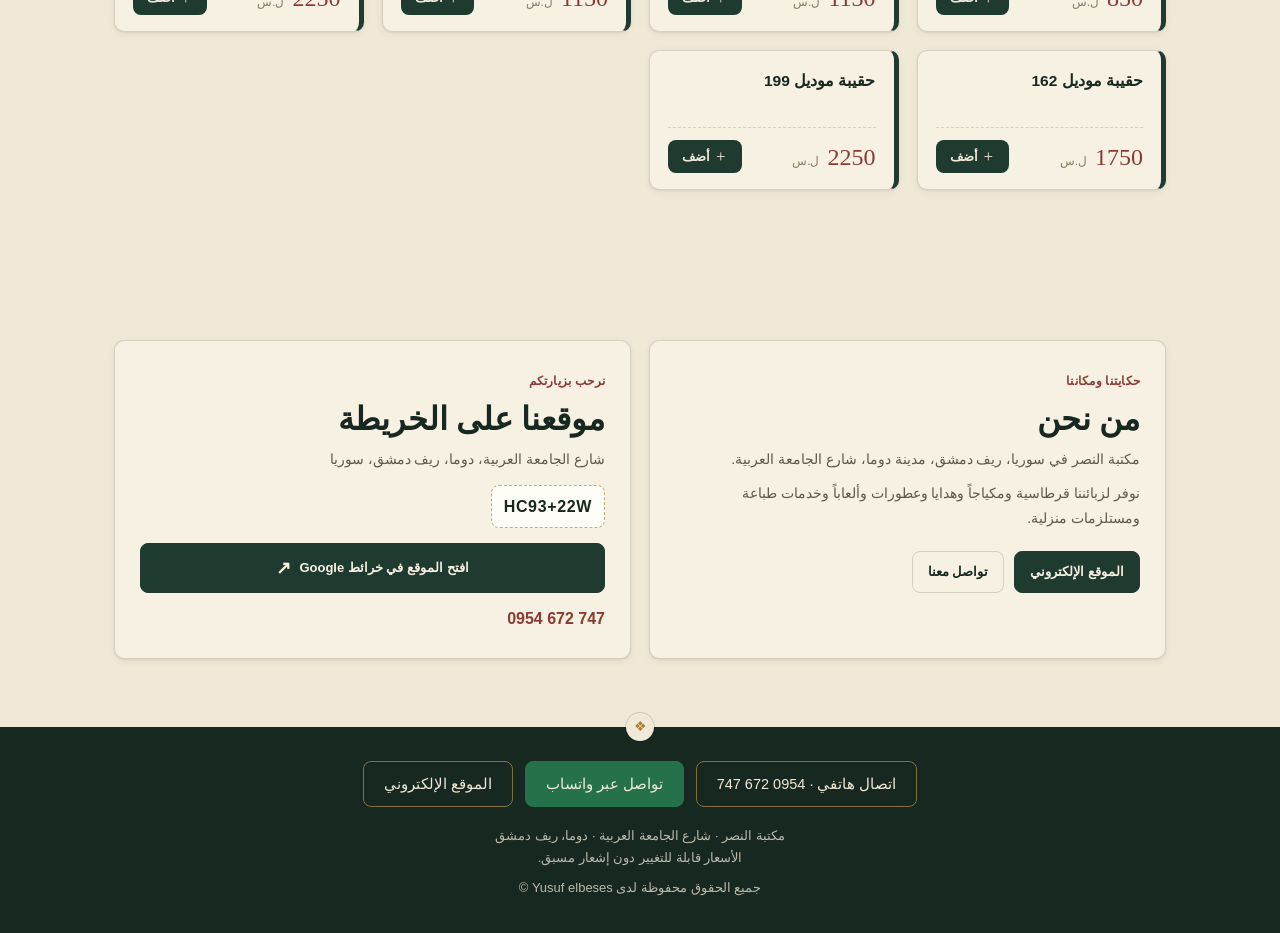
==== commit eb908b46: "Add photo for small snow spray" ====
--- a/index.html
+++ b/index.html
@@ -12,8 +12,7 @@
 <link rel="preconnect" href="https://fonts.gstatic.com" crossorigin>
 <link href="https://fonts.googleapis.com/css2?family=Amiri:wght@400;700&family=Reem+Kufi:wght@500;700&family=Tajawal:wght@300;400;500;700;900&display=swap" rel="stylesheet">
 <link rel="icon" href="data:image/svg+xml,%3Csvg xmlns='http://www.w3.org/2000/svg' viewBox='0 0 64 64'%3E%3Ccircle cx='32' cy='32' r='30' fill='%231f3a2e' stroke='%23c9a24a' stroke-width='3'/%3E%3Ctext x='32' y='44' font-size='36' text-anchor='middle' fill='%23f1e9d8' font-family='serif' font-weight='700'%3E%D9%86%3C/text%3E%3C/svg%3E">
-<link rel="stylesheet" href="style.css?v=1.4.4">
-<link rel="stylesheet" href="visitor-counter.css?v=1.0.1">
+<link rel="stylesheet" href="style.css?v=1.4.5">
 </head>
 <body>
 
@@ -195,10 +194,6 @@
     </div>
     <p>مكتبة النصر · شارع الجامعة العربية · دوما، ريف دمشق</p>
     <p>الأسعار قابلة للتغيير دون إشعار مسبق.</p>
-    <div class="visitor-counter-tracker" aria-hidden="true">
-      <img data-visitor-counter="total" alt="" width="1" height="1">
-      <span data-counter-row="instagram" hidden><img data-visitor-counter="instagram" alt="" width="1" height="1"></span>
-    </div>
     <p class="copyright">جميع الحقوق محفوظة لدى Yusuf elbeses ©</p>
   </div>
 </footer>
@@ -316,7 +311,6 @@
 <script src="localization-data.js?v=1.4.2"></script>
 <script src="security.js?v=1.0.0"></script>
 <script src="settings.js?v=1.4.0"></script>
-<script src="script.js?v=1.4.4"></script>
-<script src="visitor-counter.js?v=1.0.1"></script>
+<script src="script.js?v=1.4.5"></script>
 </body>
 </html>
--- a/style.css
+++ b/style.css
@@ -298,6 +298,7 @@
   transition:box-shadow .2s ease, border-color .2s ease;
 }
 .product-image{display:block;width:100%;aspect-ratio:4/3;object-fit:cover;object-position:center 54%;border-radius:calc(var(--r) - 4px);background:var(--parchment-2);}
+.product-image--portrait{aspect-ratio:3/4;object-position:center;}
 .product-card:hover{box-shadow:var(--shadow-md); border-color:rgba(43,36,28,.28); border-inline-start-color:var(--spine, var(--green));}
 .product-card h4{font-size:15.5px; font-weight:700; color:var(--green-2); min-height:3em;}
 .product-bottom{padding-top:12px; border-top:1px dashed var(--line);}
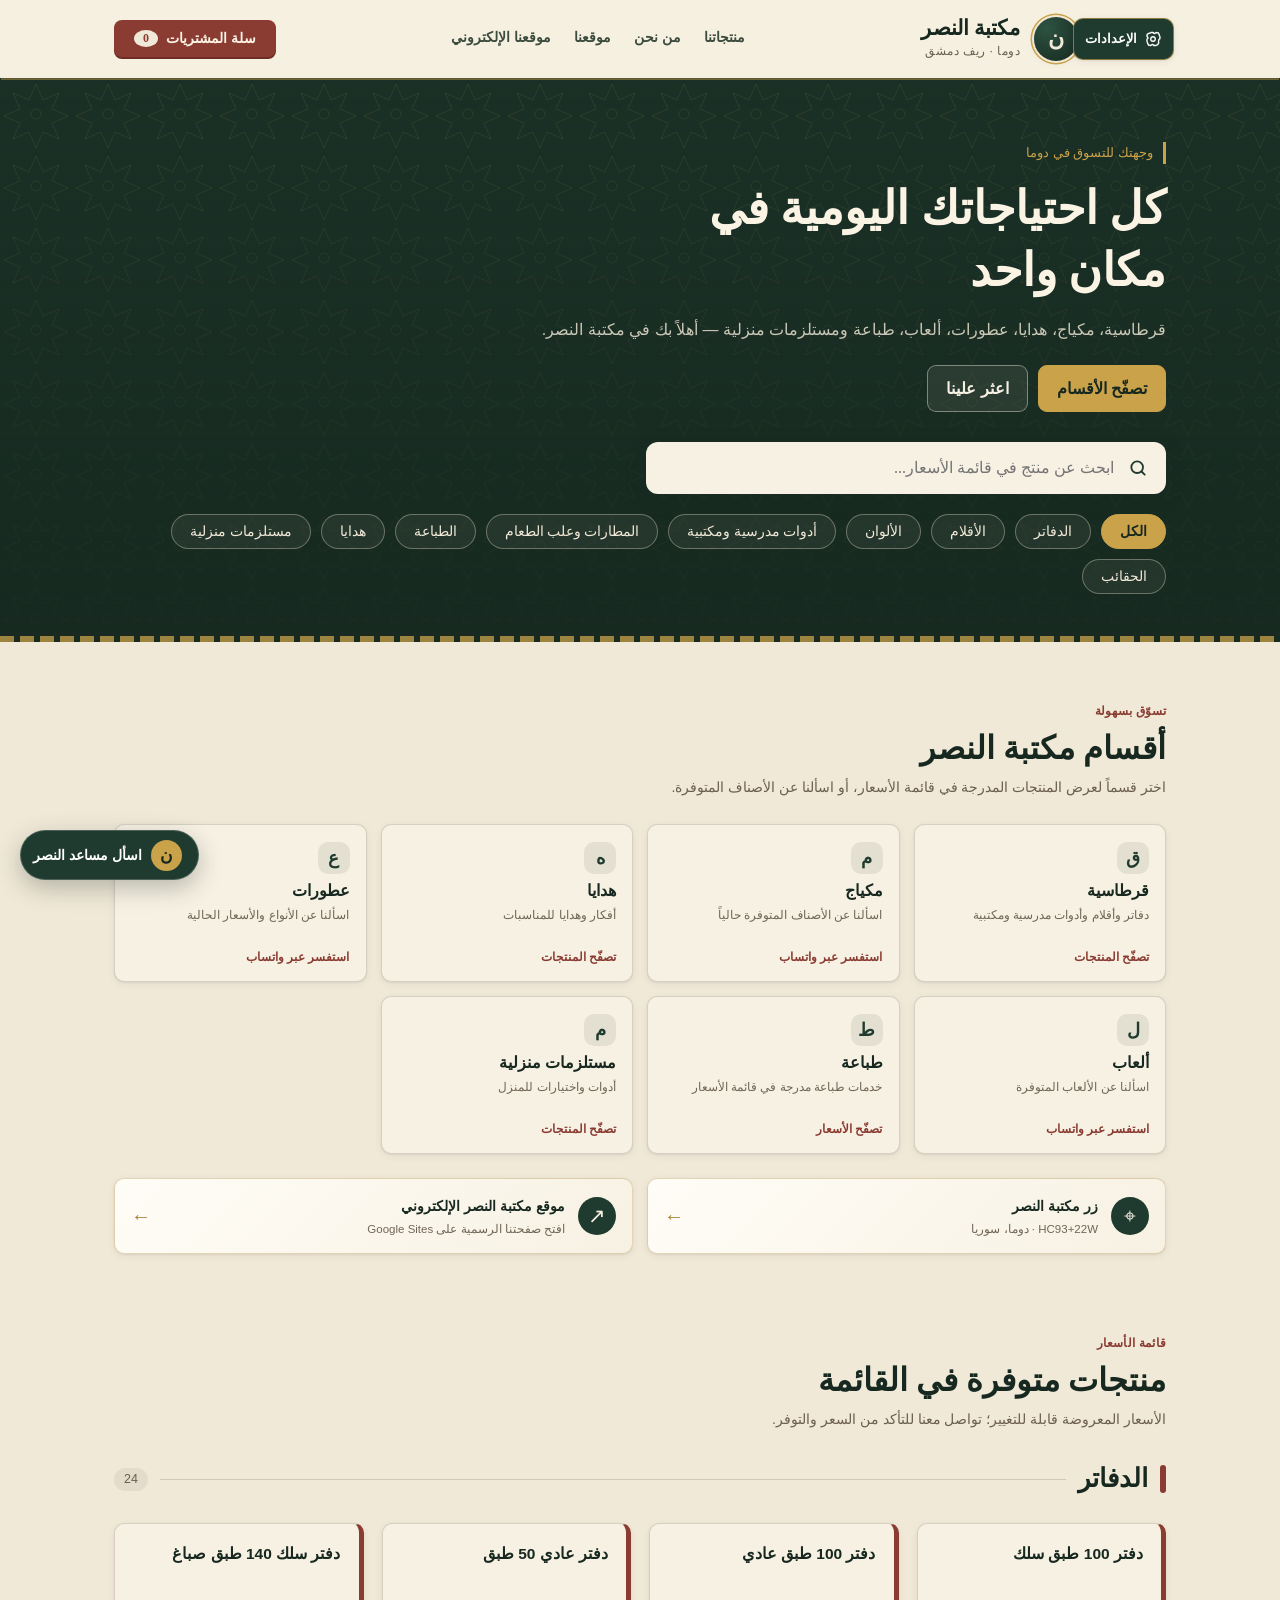
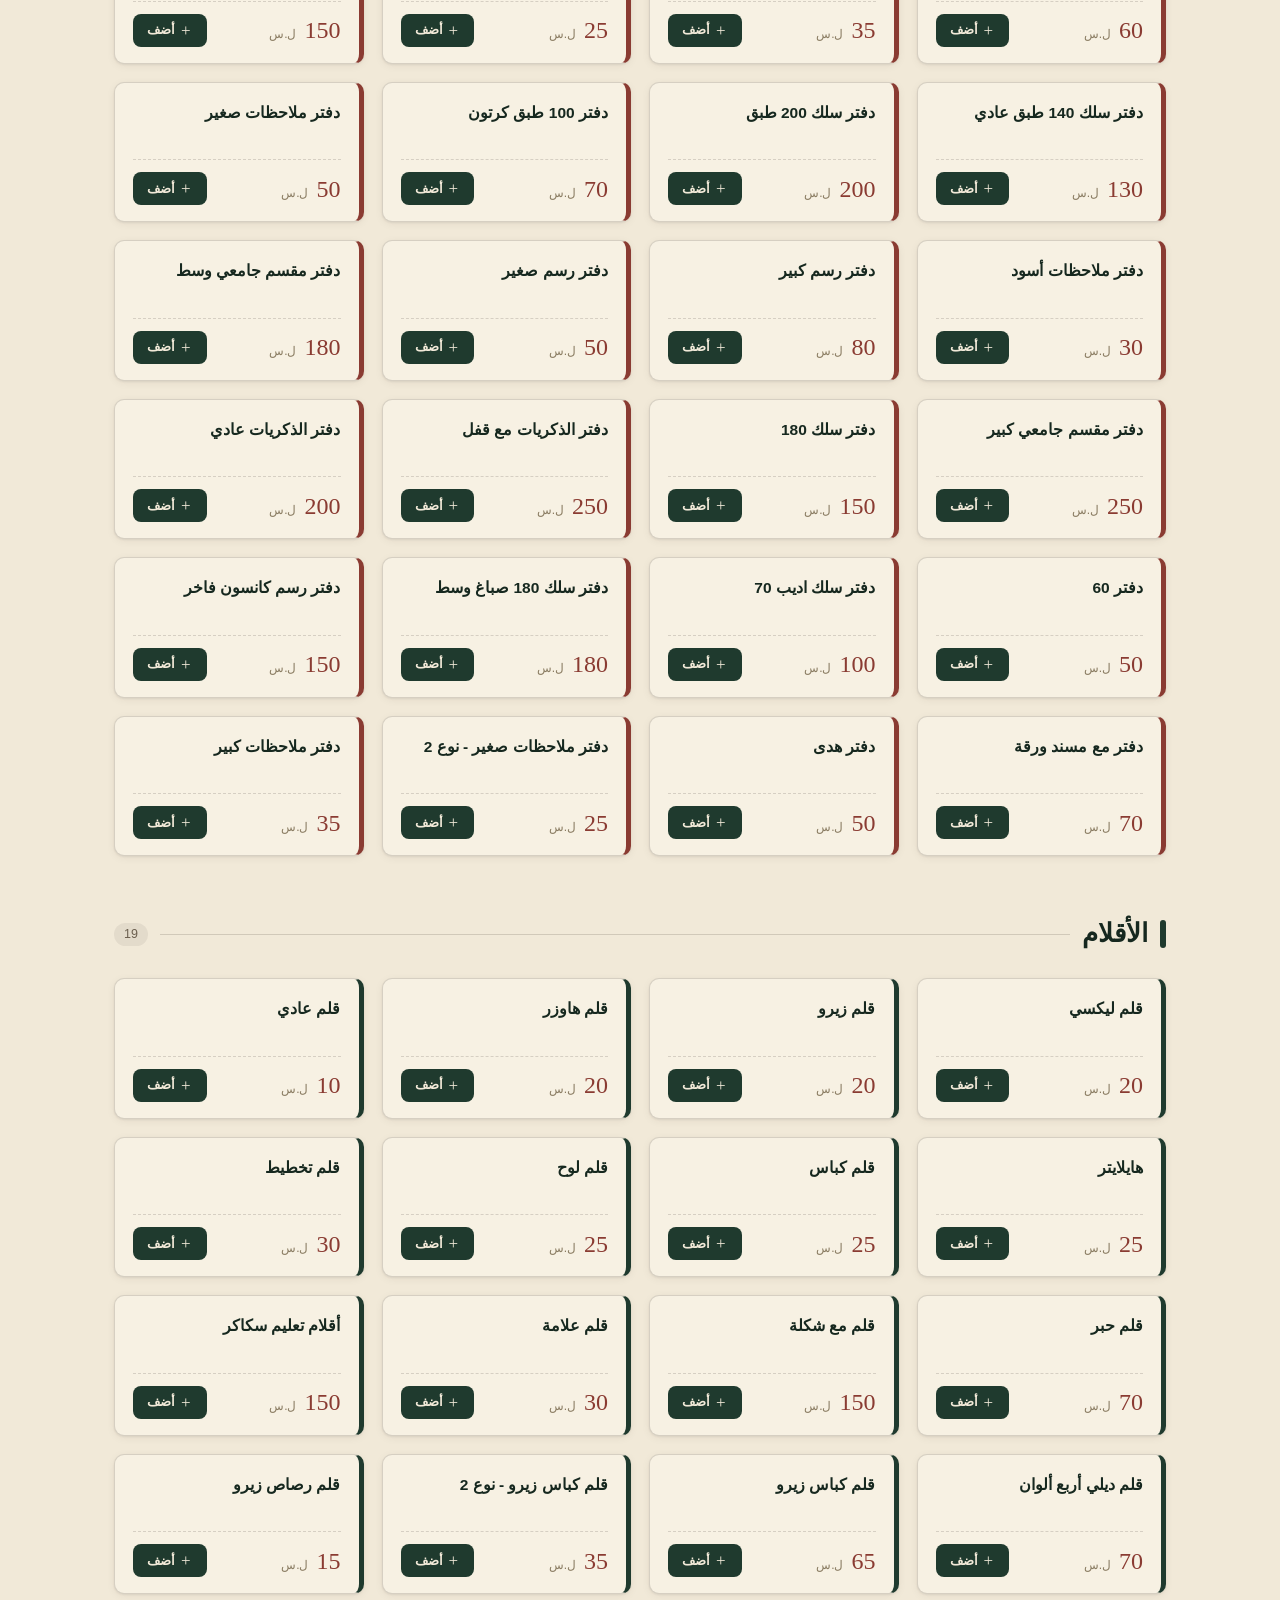
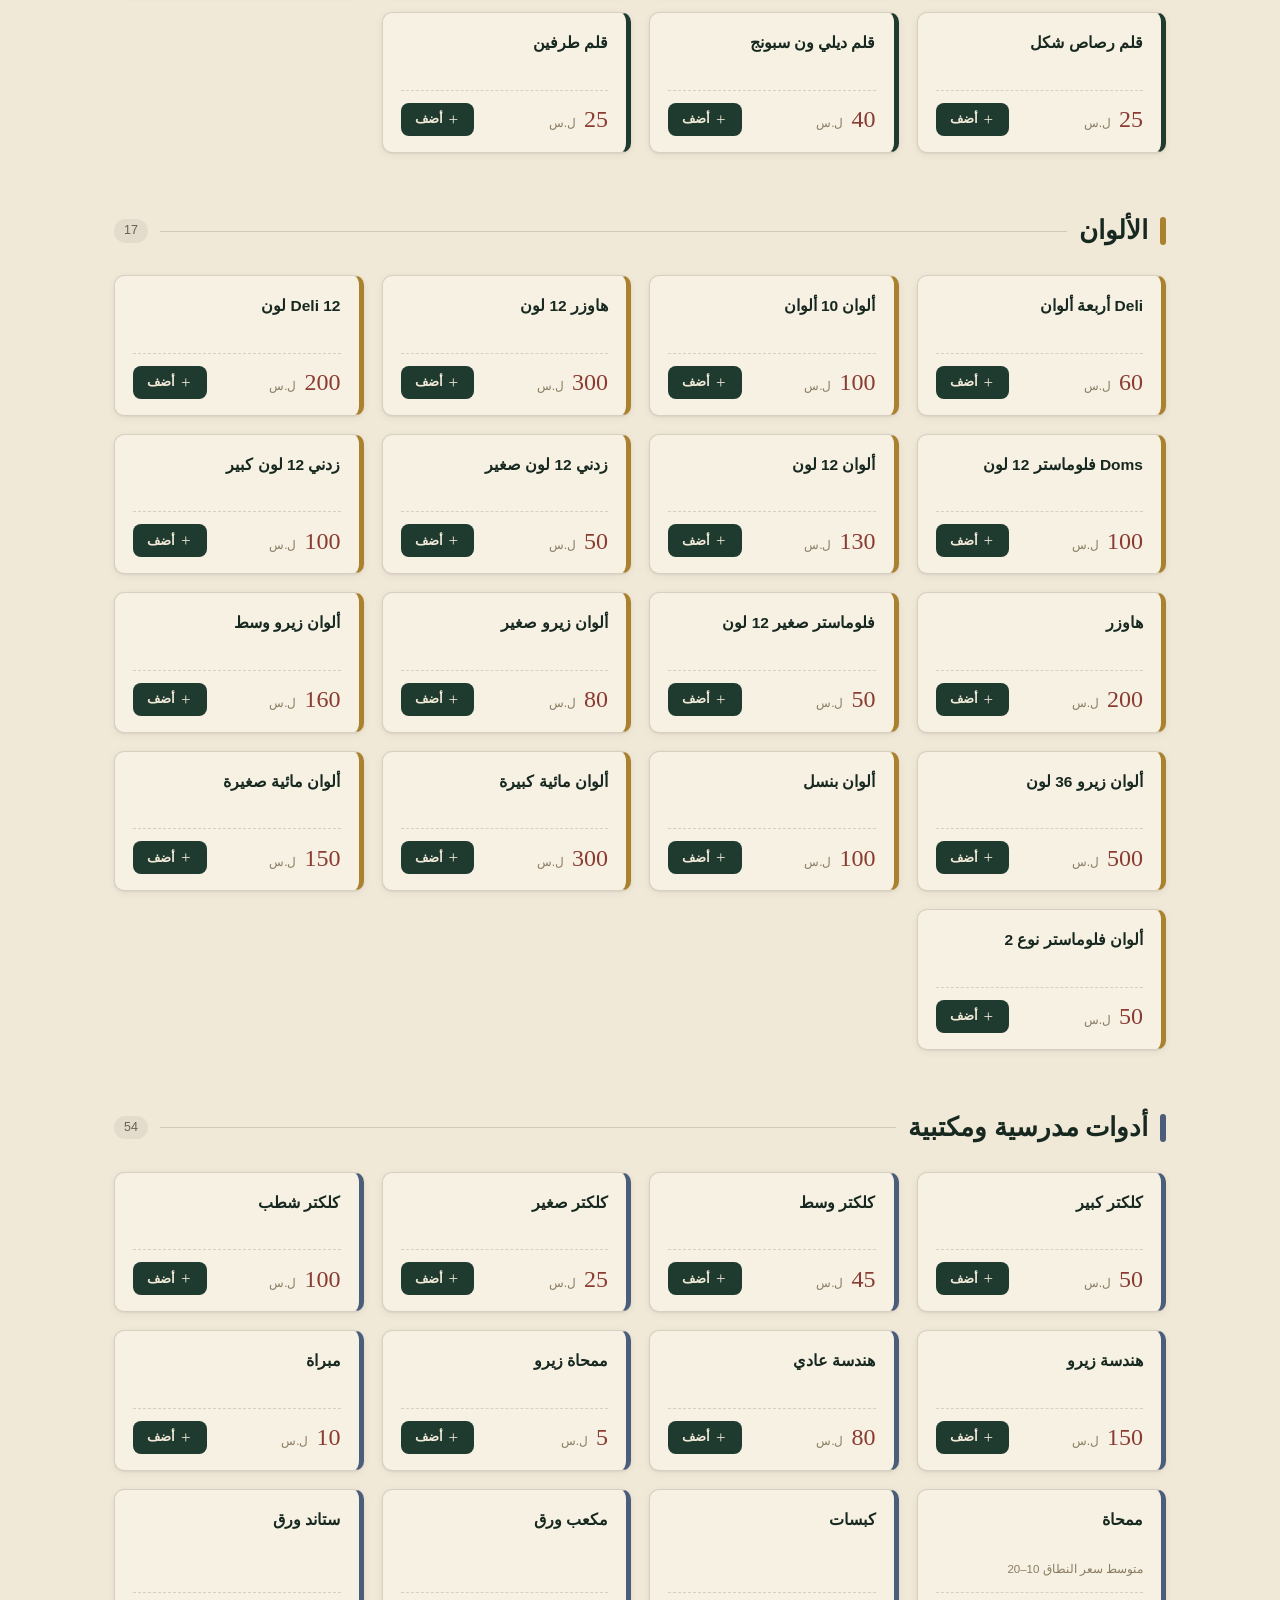
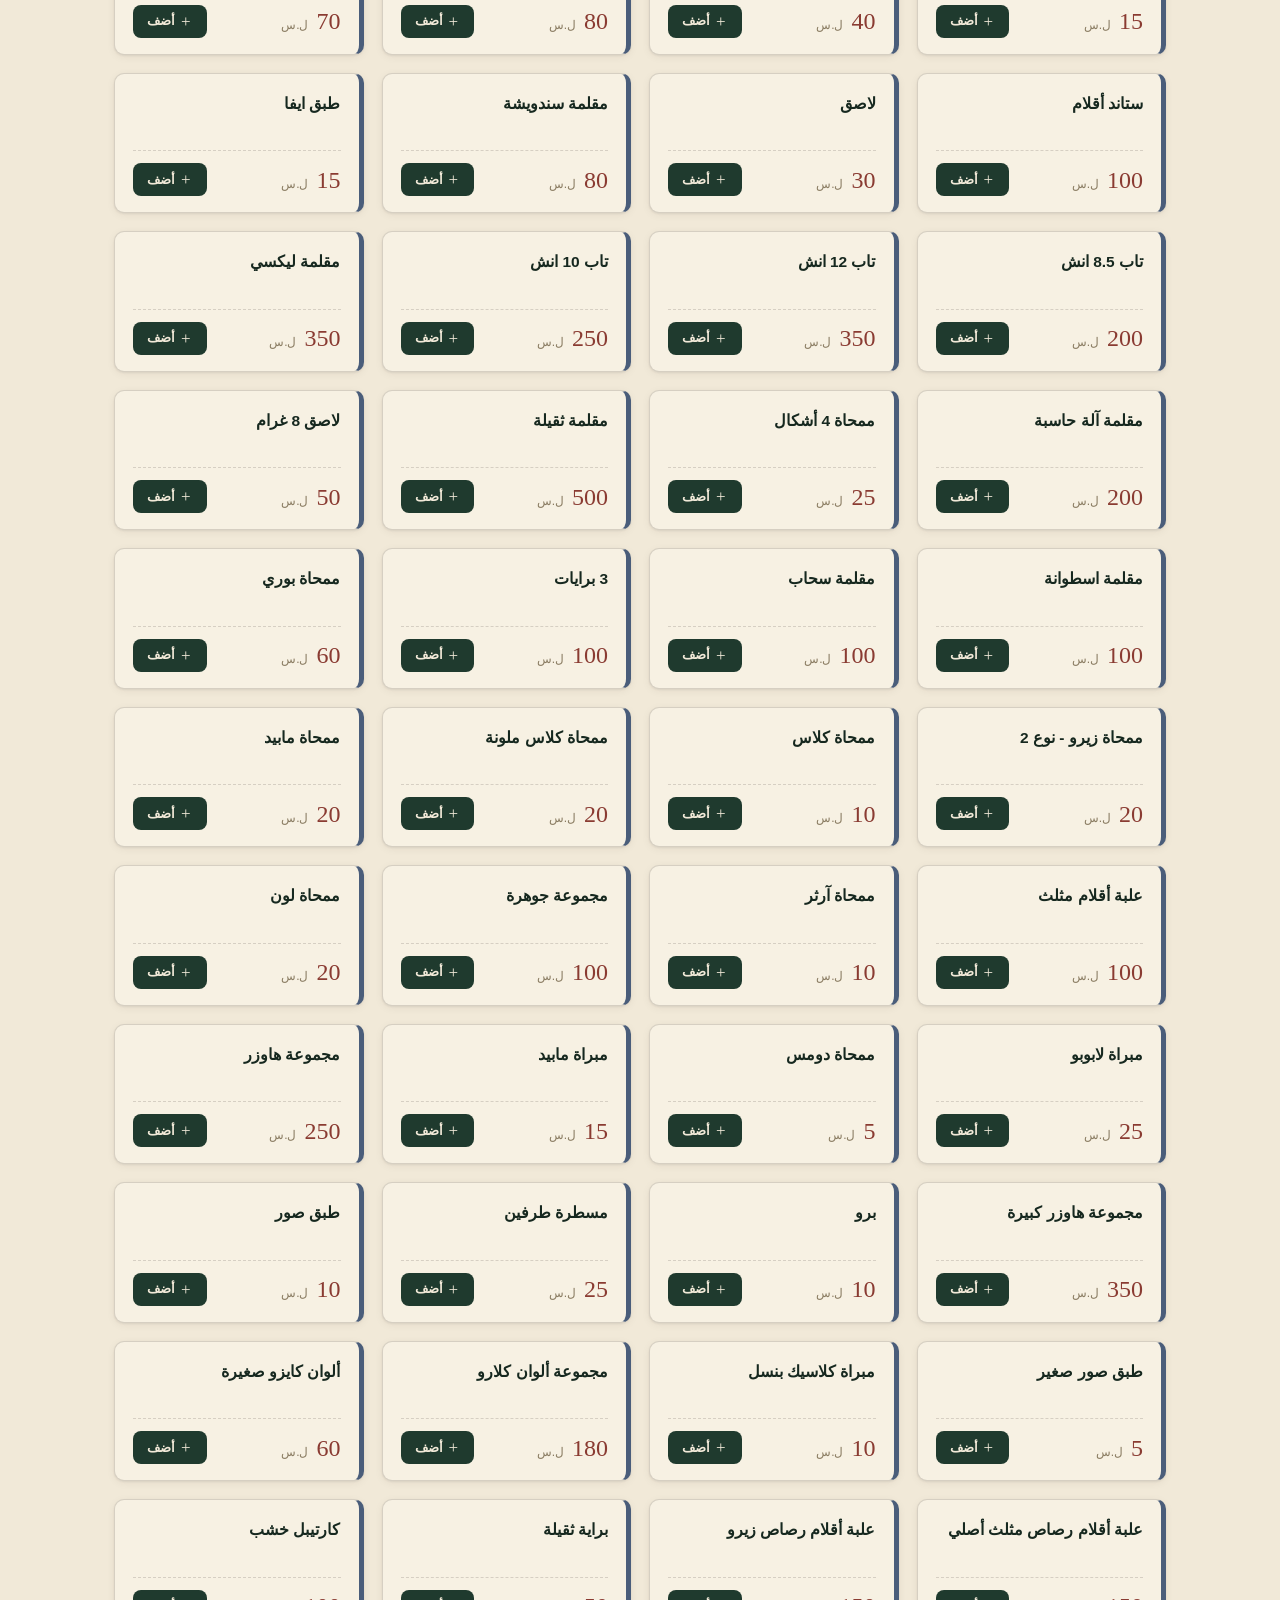
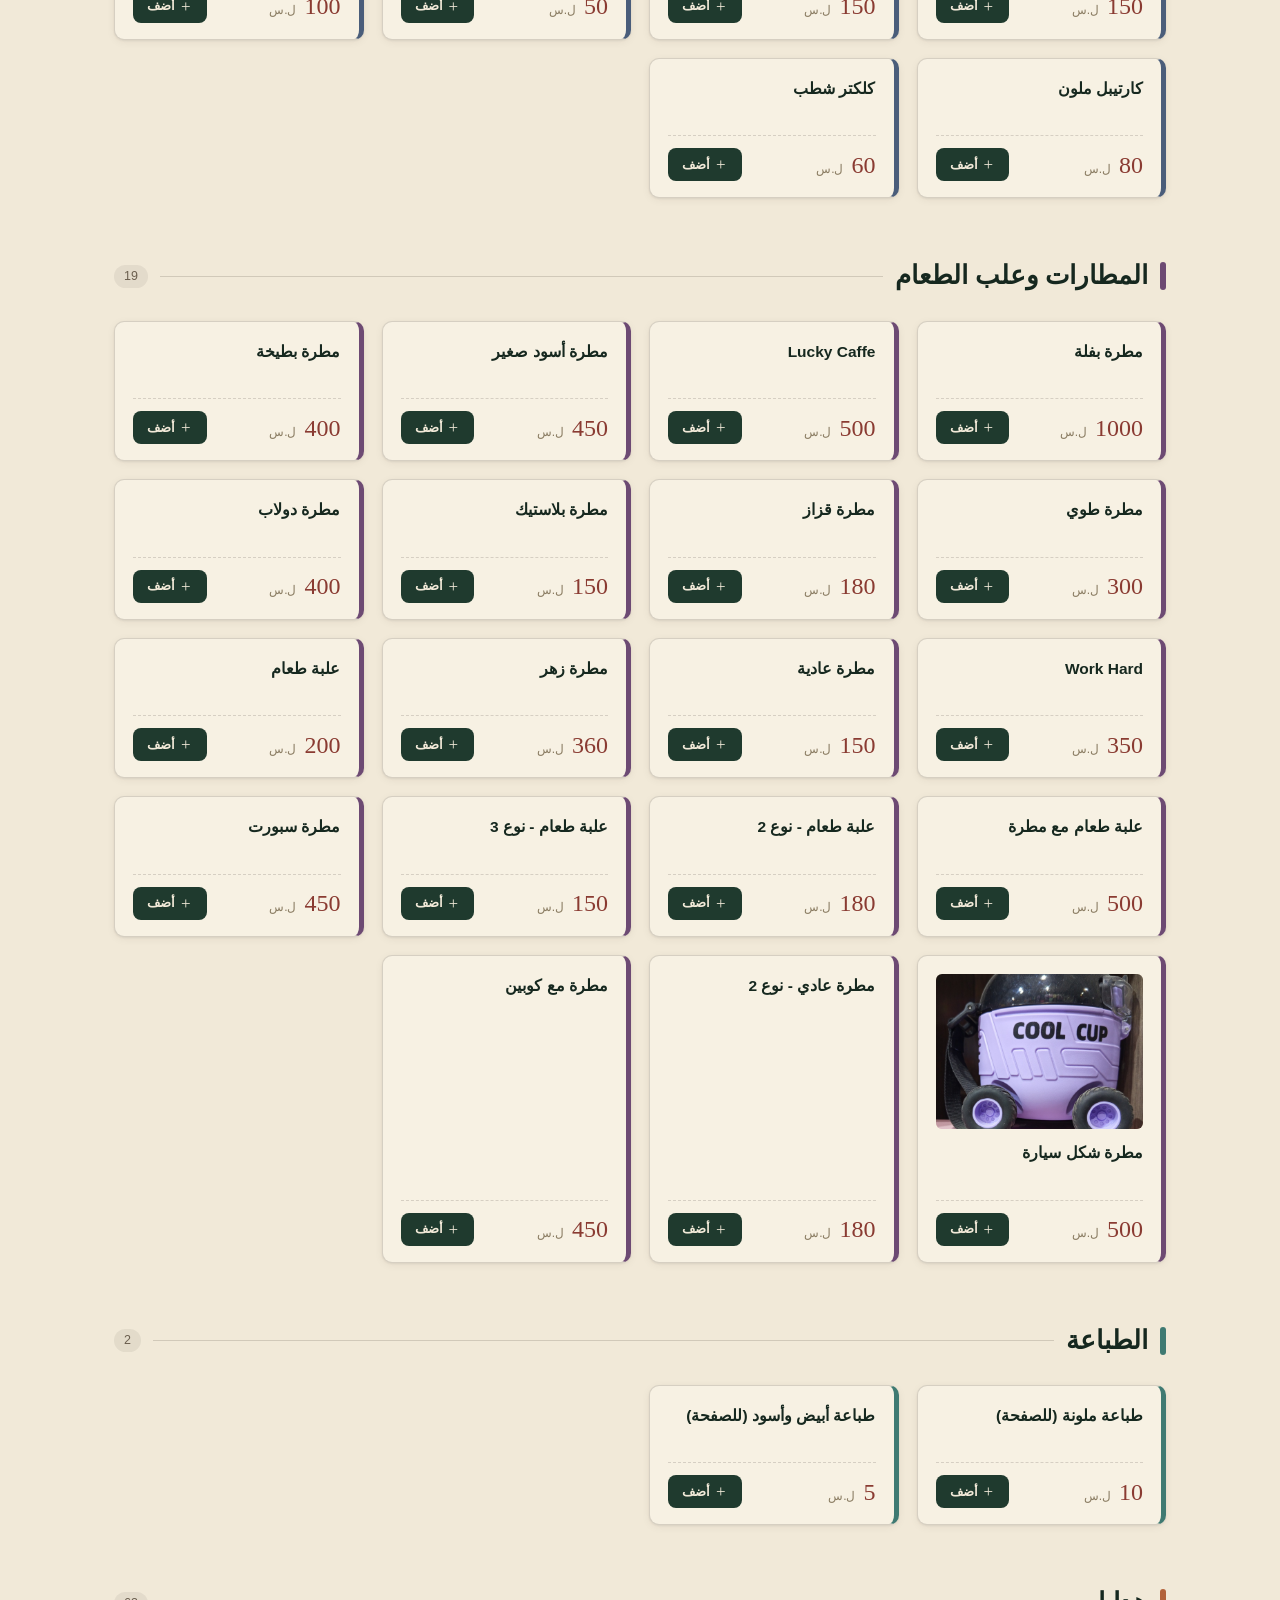
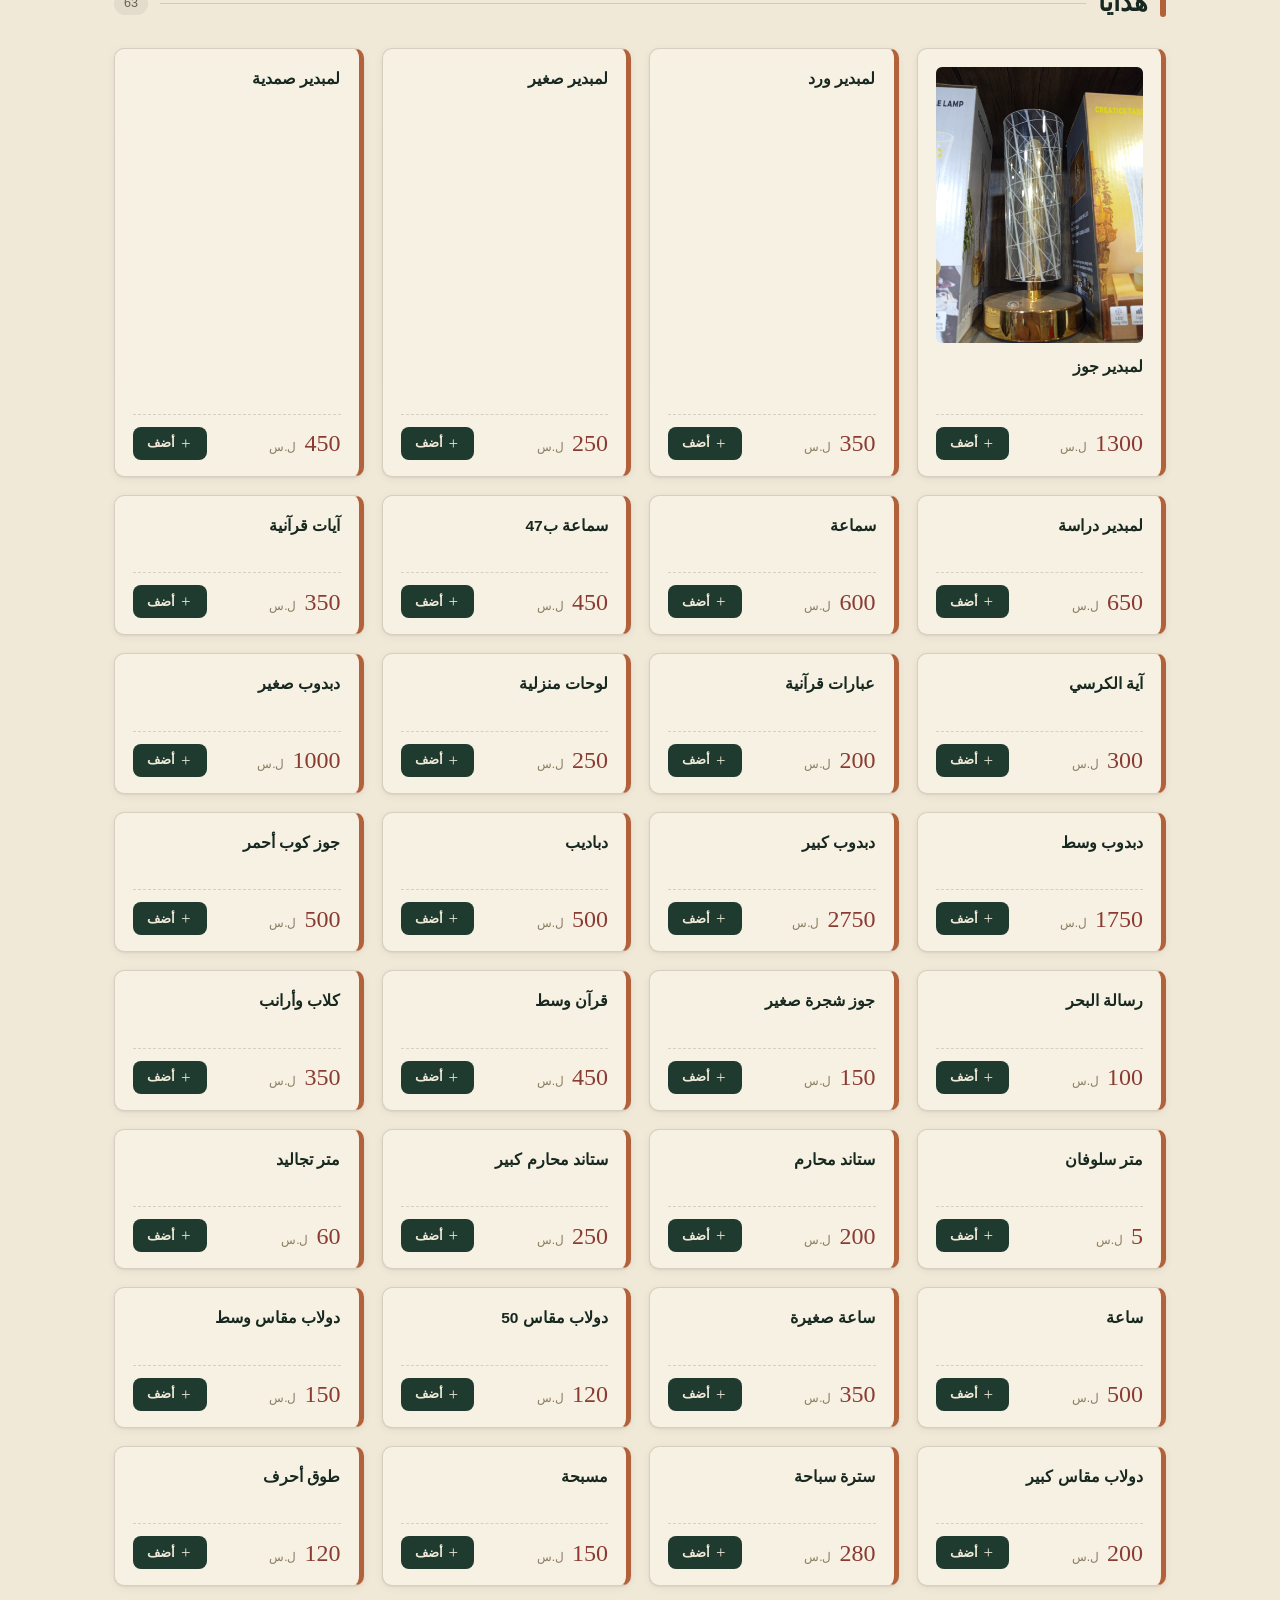
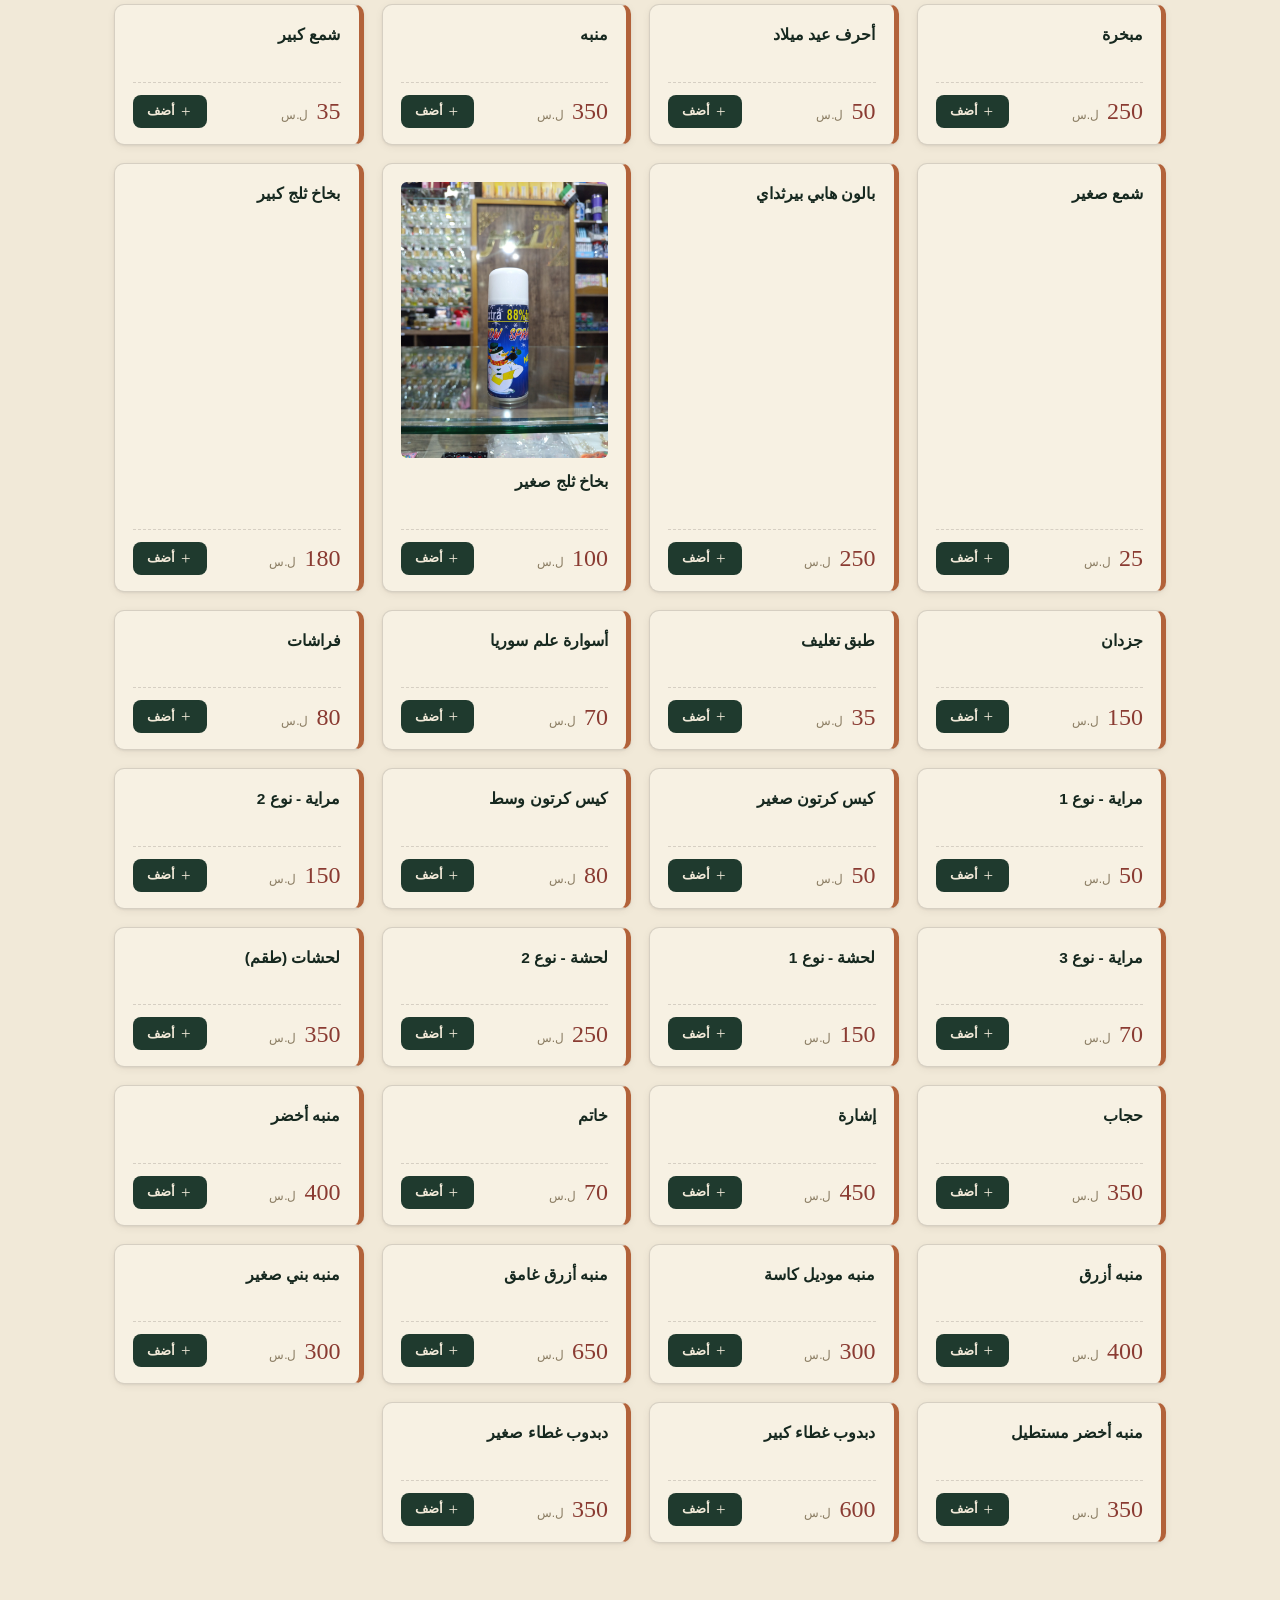
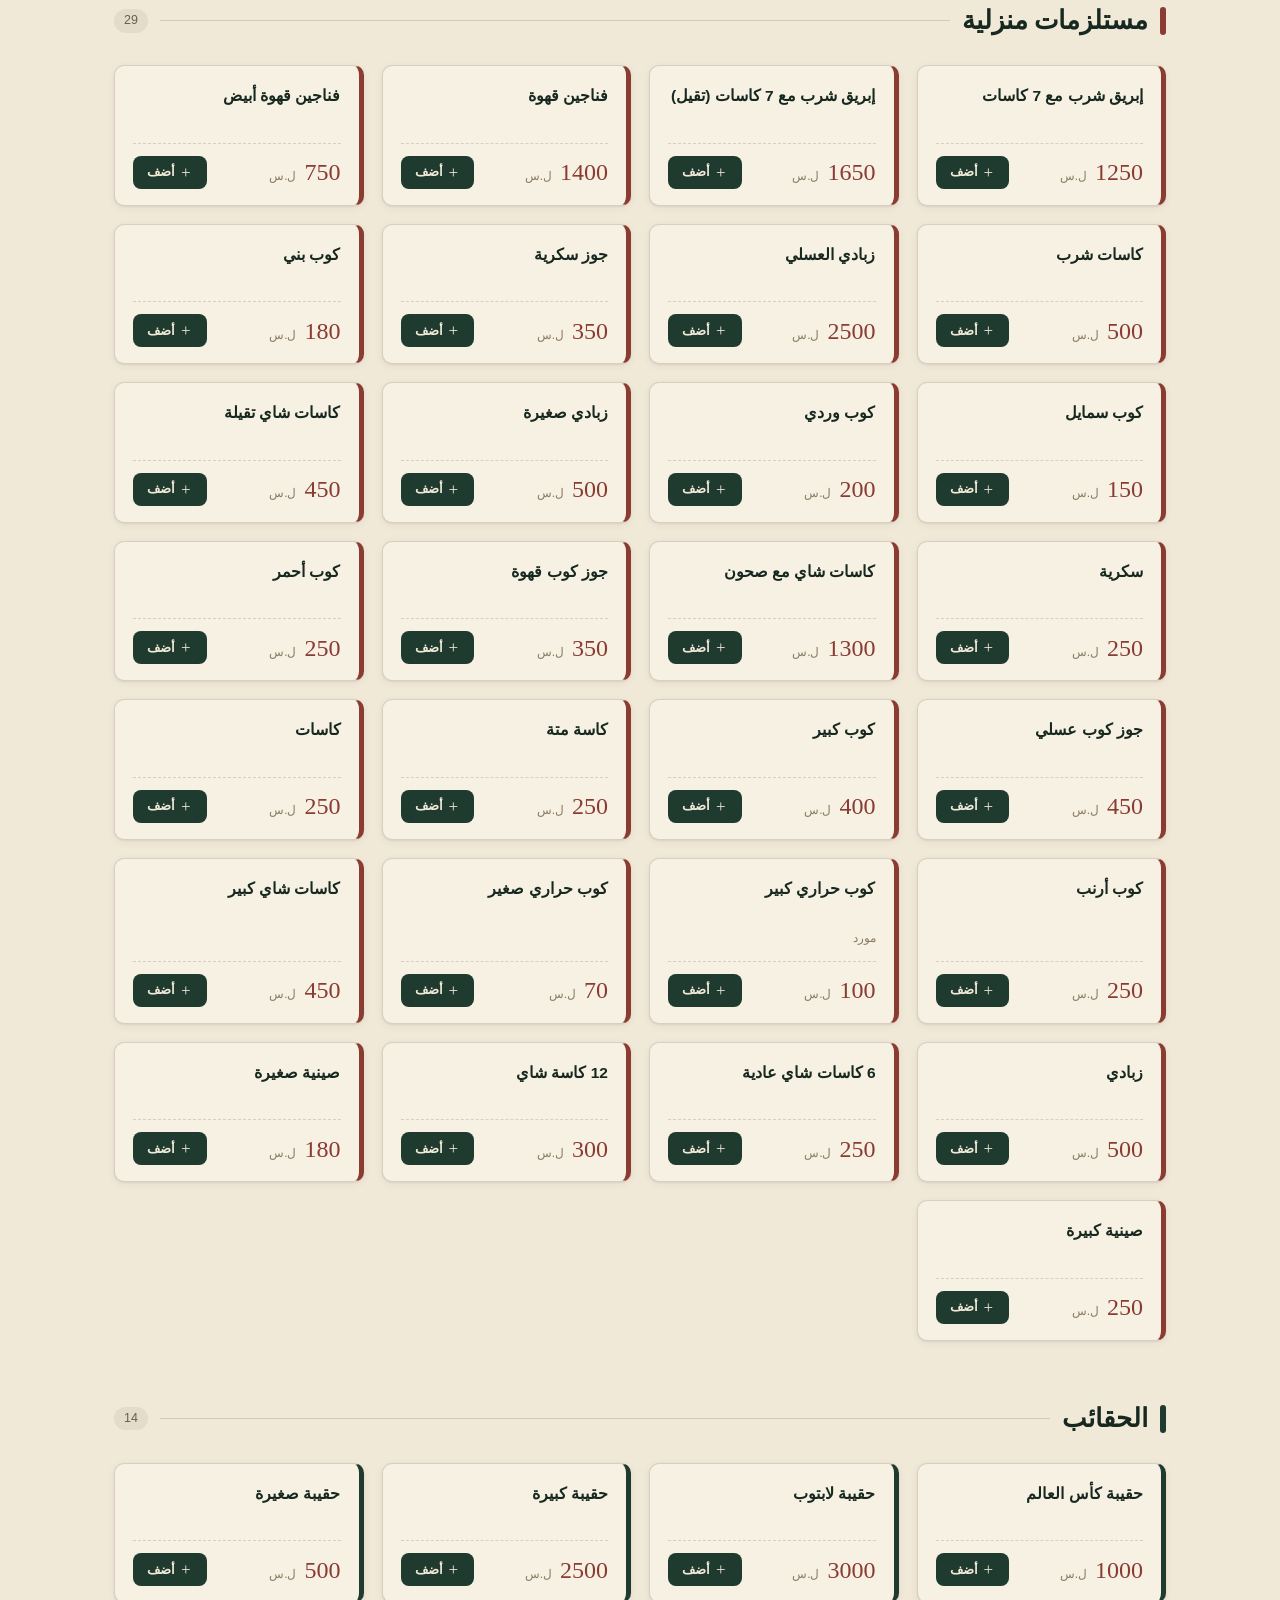
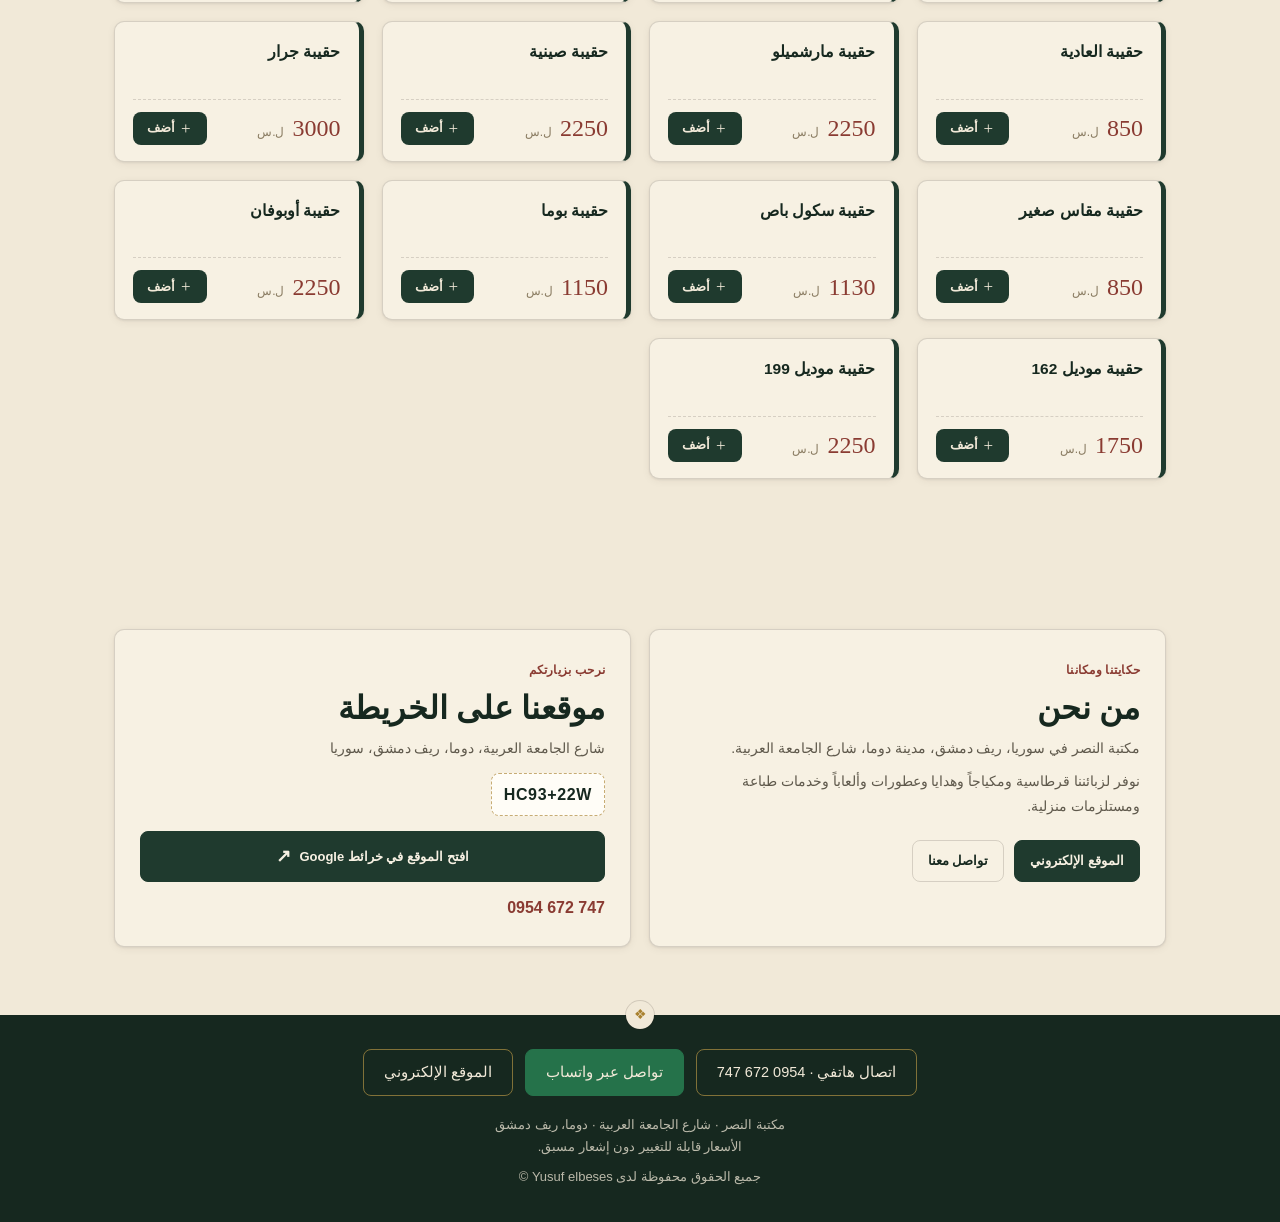
==== commit e5f6e075: "Add image for lamp set product" ====
--- a/index.html
+++ b/index.html
@@ -12,7 +12,7 @@
 <link rel="preconnect" href="https://fonts.gstatic.com" crossorigin>
 <link href="https://fonts.googleapis.com/css2?family=Amiri:wght@400;700&family=Reem+Kufi:wght@500;700&family=Tajawal:wght@300;400;500;700;900&display=swap" rel="stylesheet">
 <link rel="icon" href="data:image/svg+xml,%3Csvg xmlns='http://www.w3.org/2000/svg' viewBox='0 0 64 64'%3E%3Ccircle cx='32' cy='32' r='30' fill='%231f3a2e' stroke='%23c9a24a' stroke-width='3'/%3E%3Ctext x='32' y='44' font-size='36' text-anchor='middle' fill='%23f1e9d8' font-family='serif' font-weight='700'%3E%D9%86%3C/text%3E%3C/svg%3E">
-<link rel="stylesheet" href="style.css?v=1.4.5">
+<link rel="stylesheet" href="style.css?v=1.4.6">
 </head>
 <body>
 
@@ -311,6 +311,6 @@
 <script src="localization-data.js?v=1.4.2"></script>
 <script src="security.js?v=1.0.0"></script>
 <script src="settings.js?v=1.4.0"></script>
-<script src="script.js?v=1.4.5"></script>
+<script src="script.js?v=1.4.6"></script>
 </body>
 </html>
